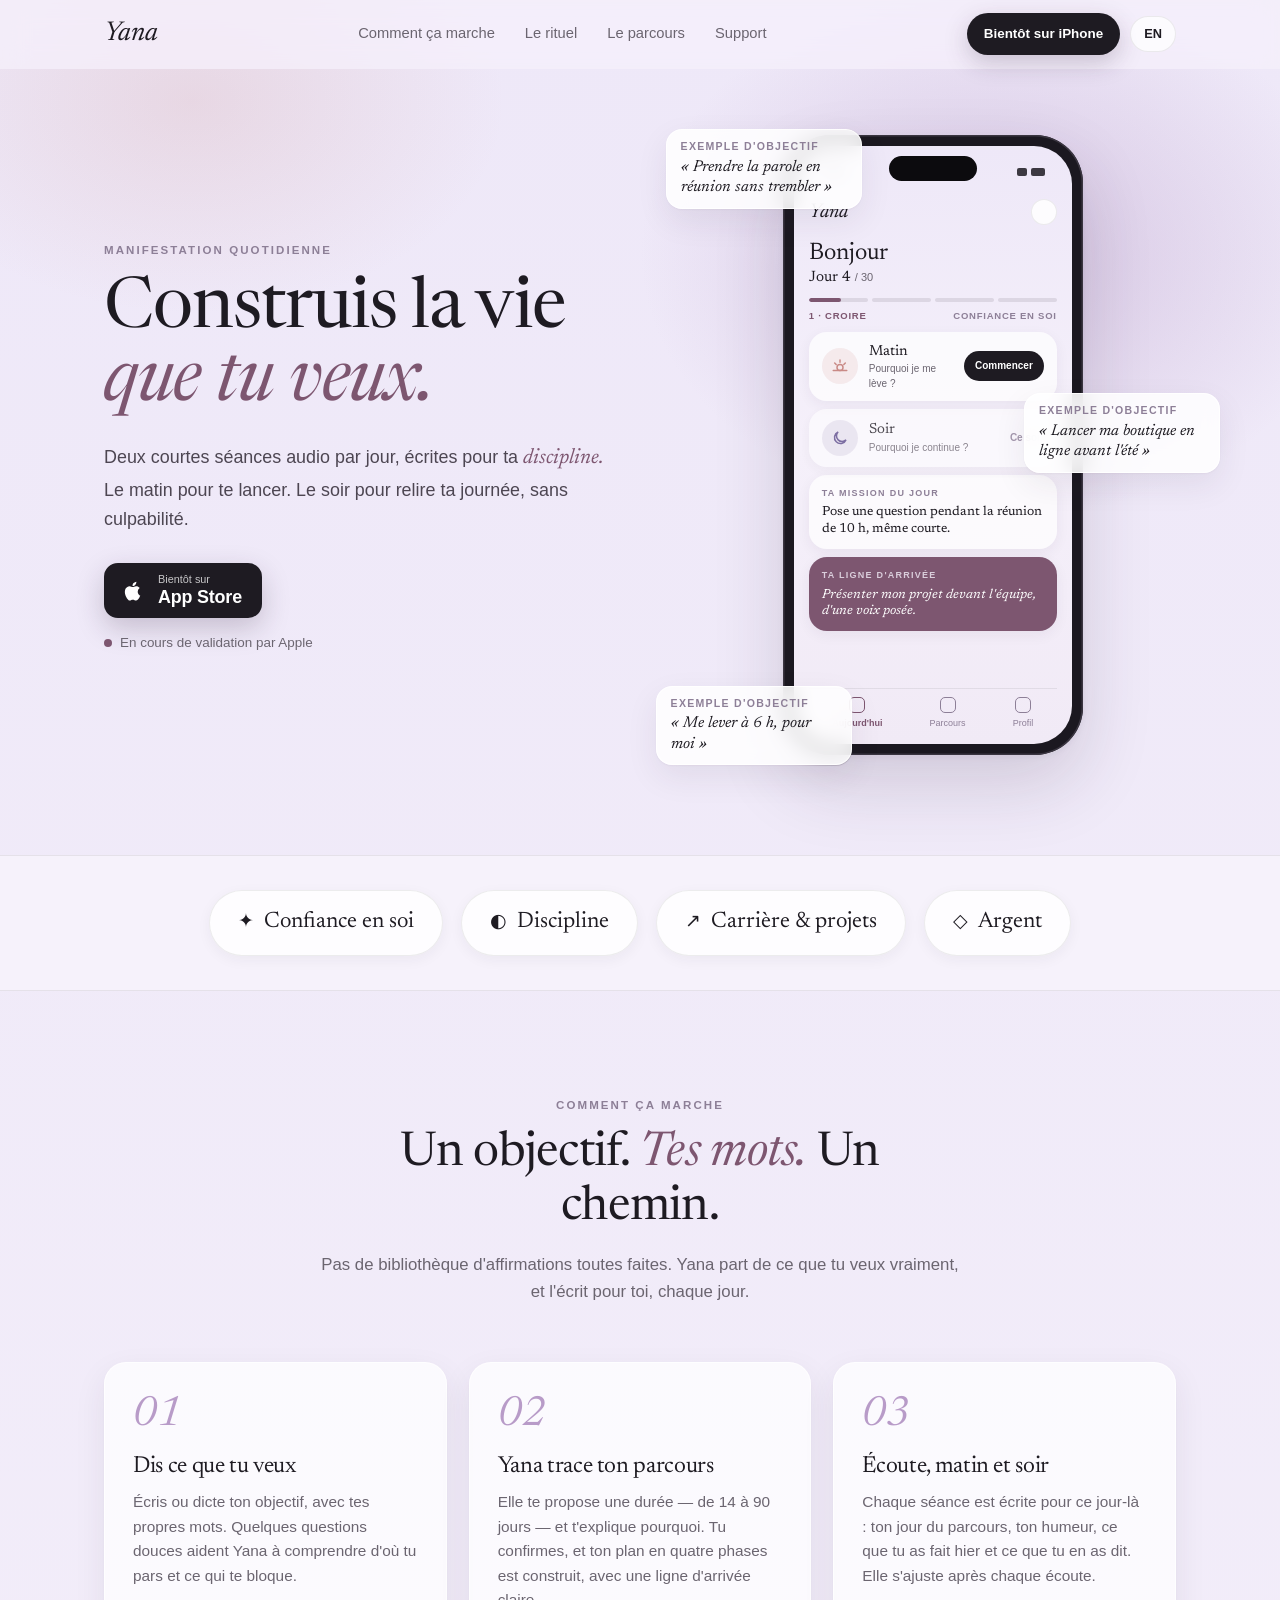
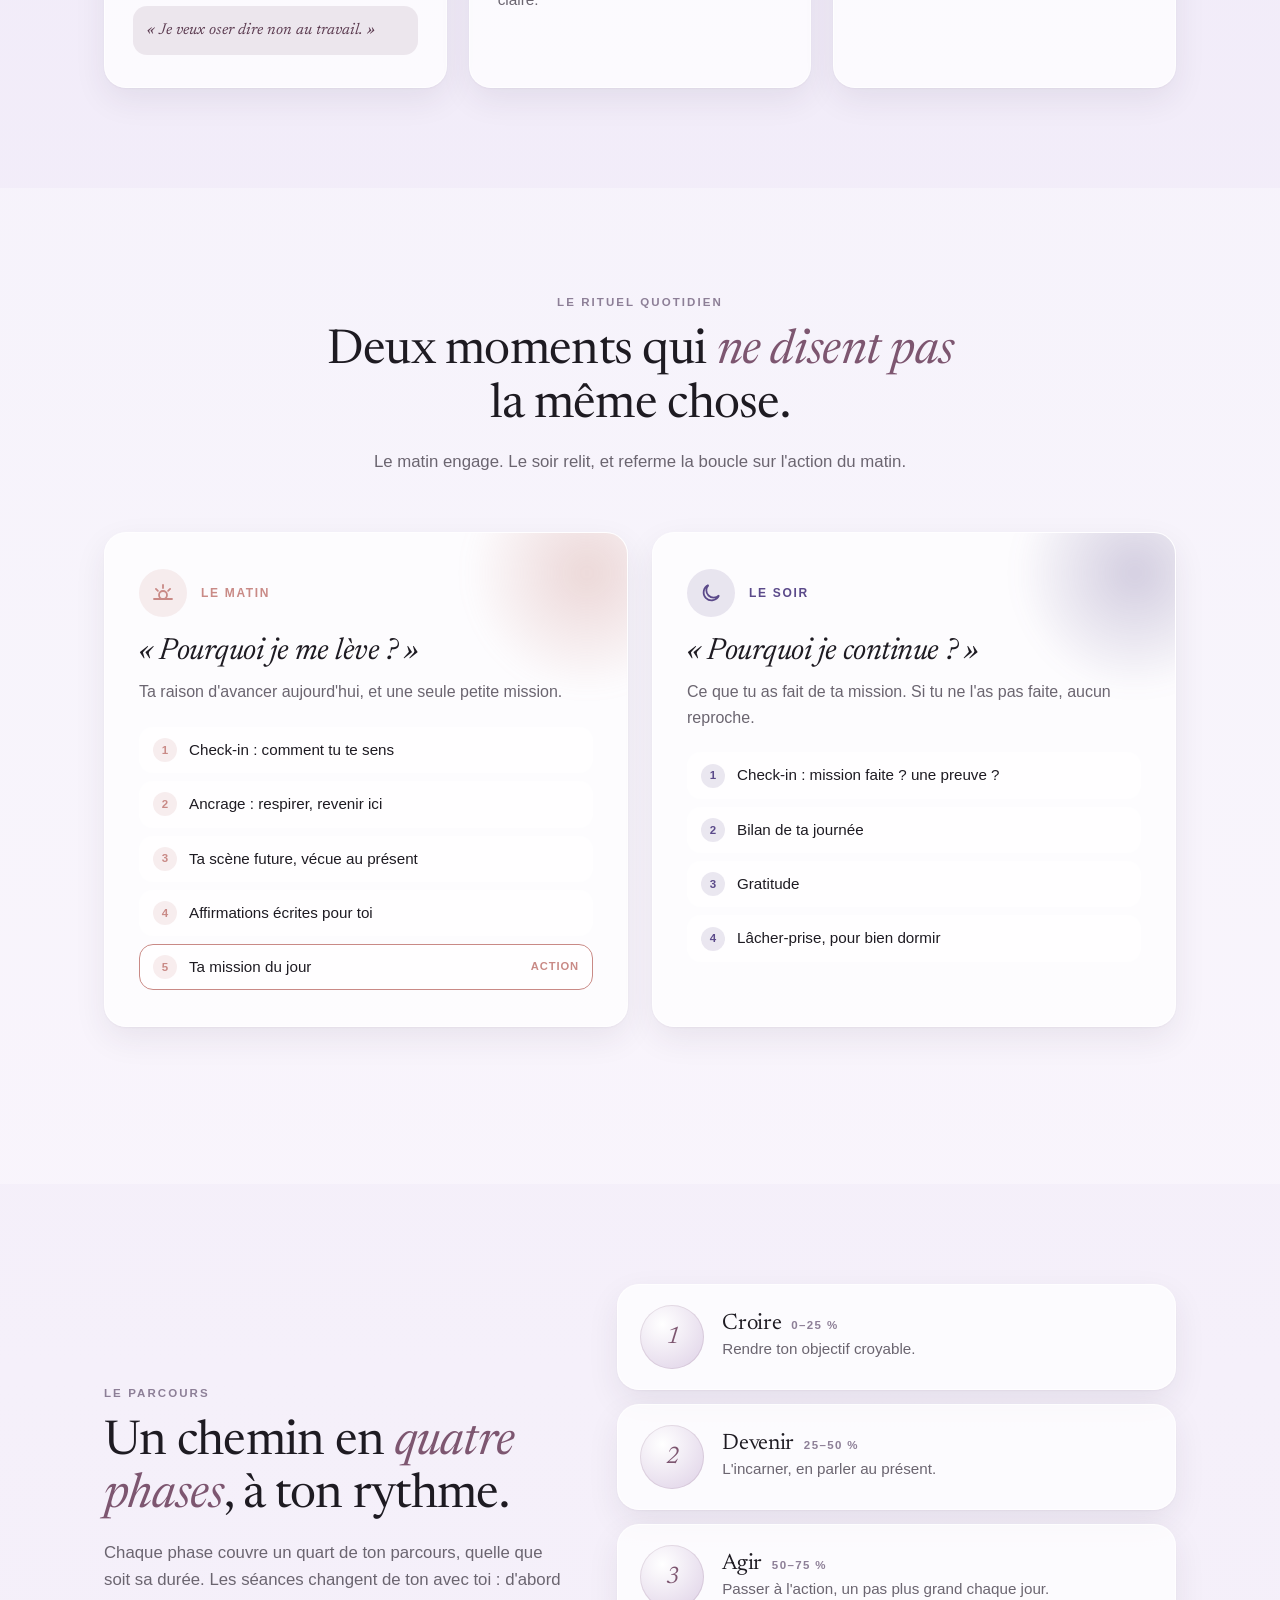
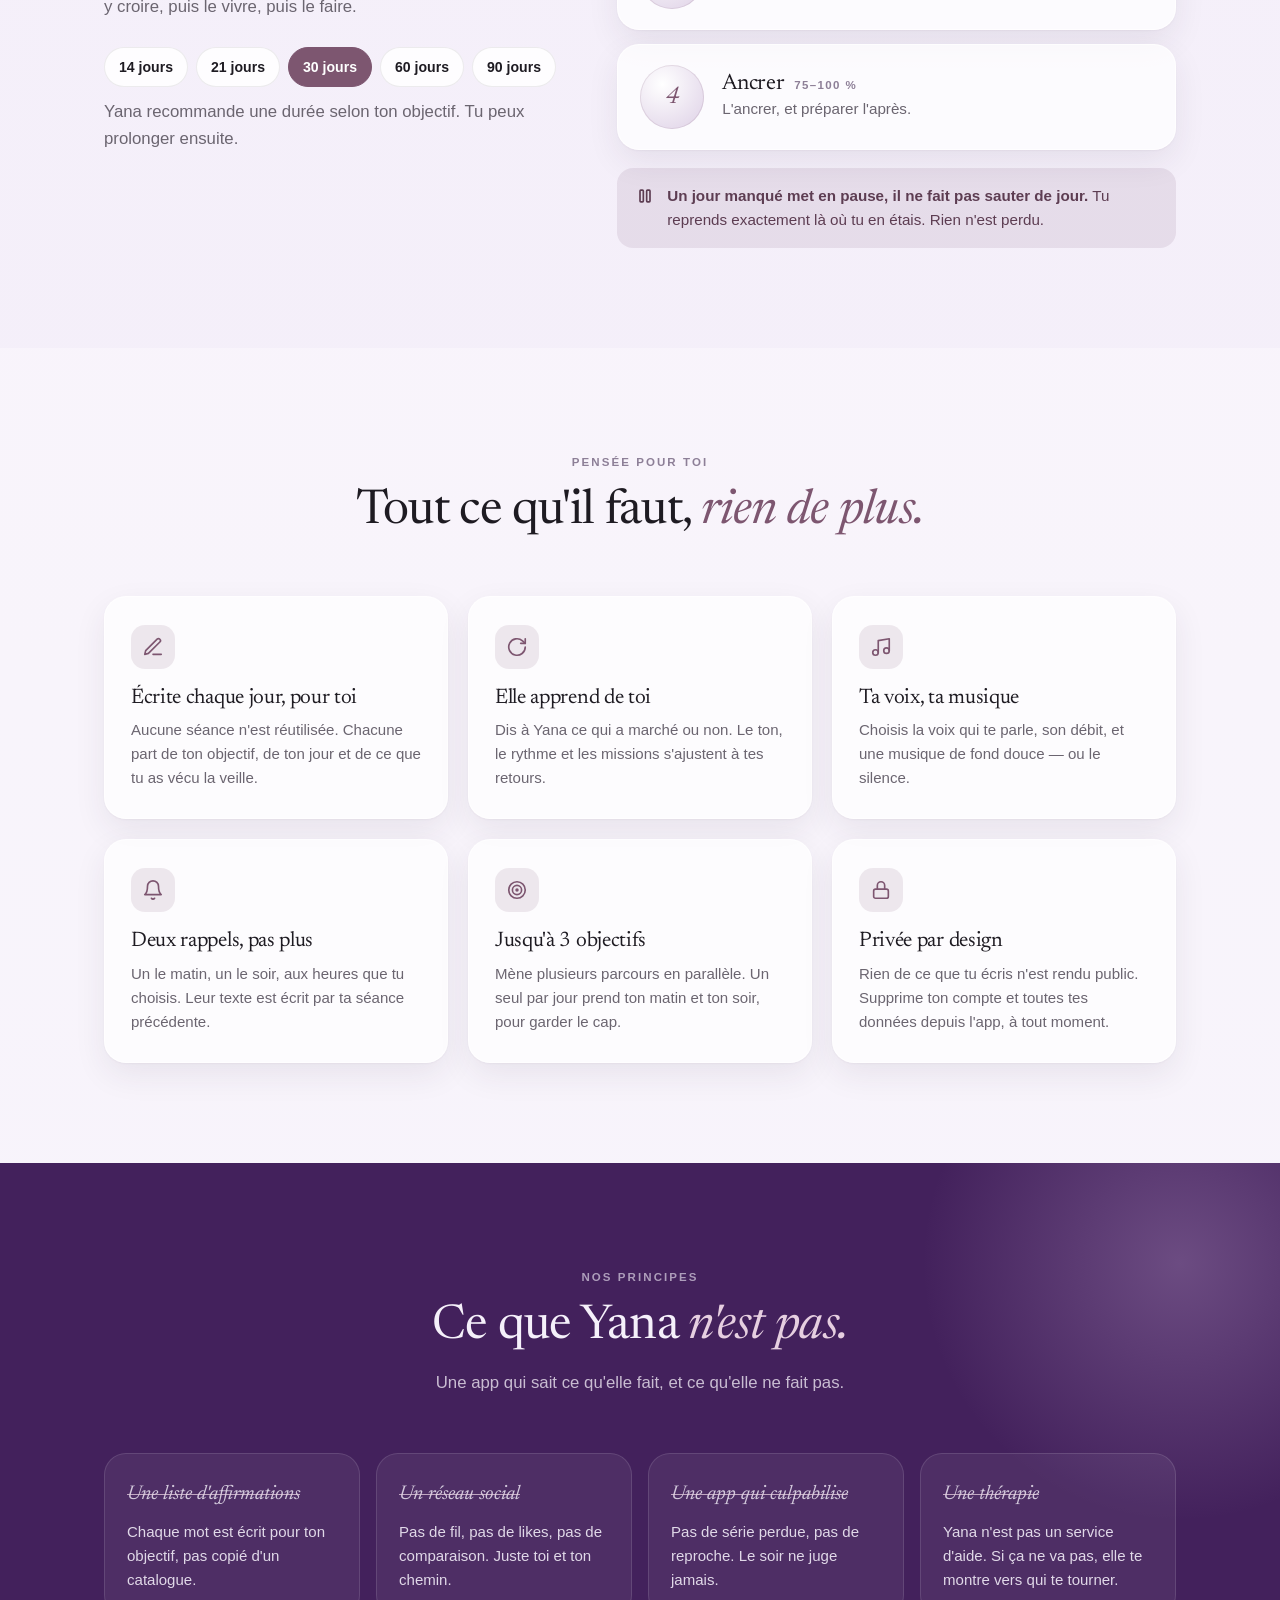
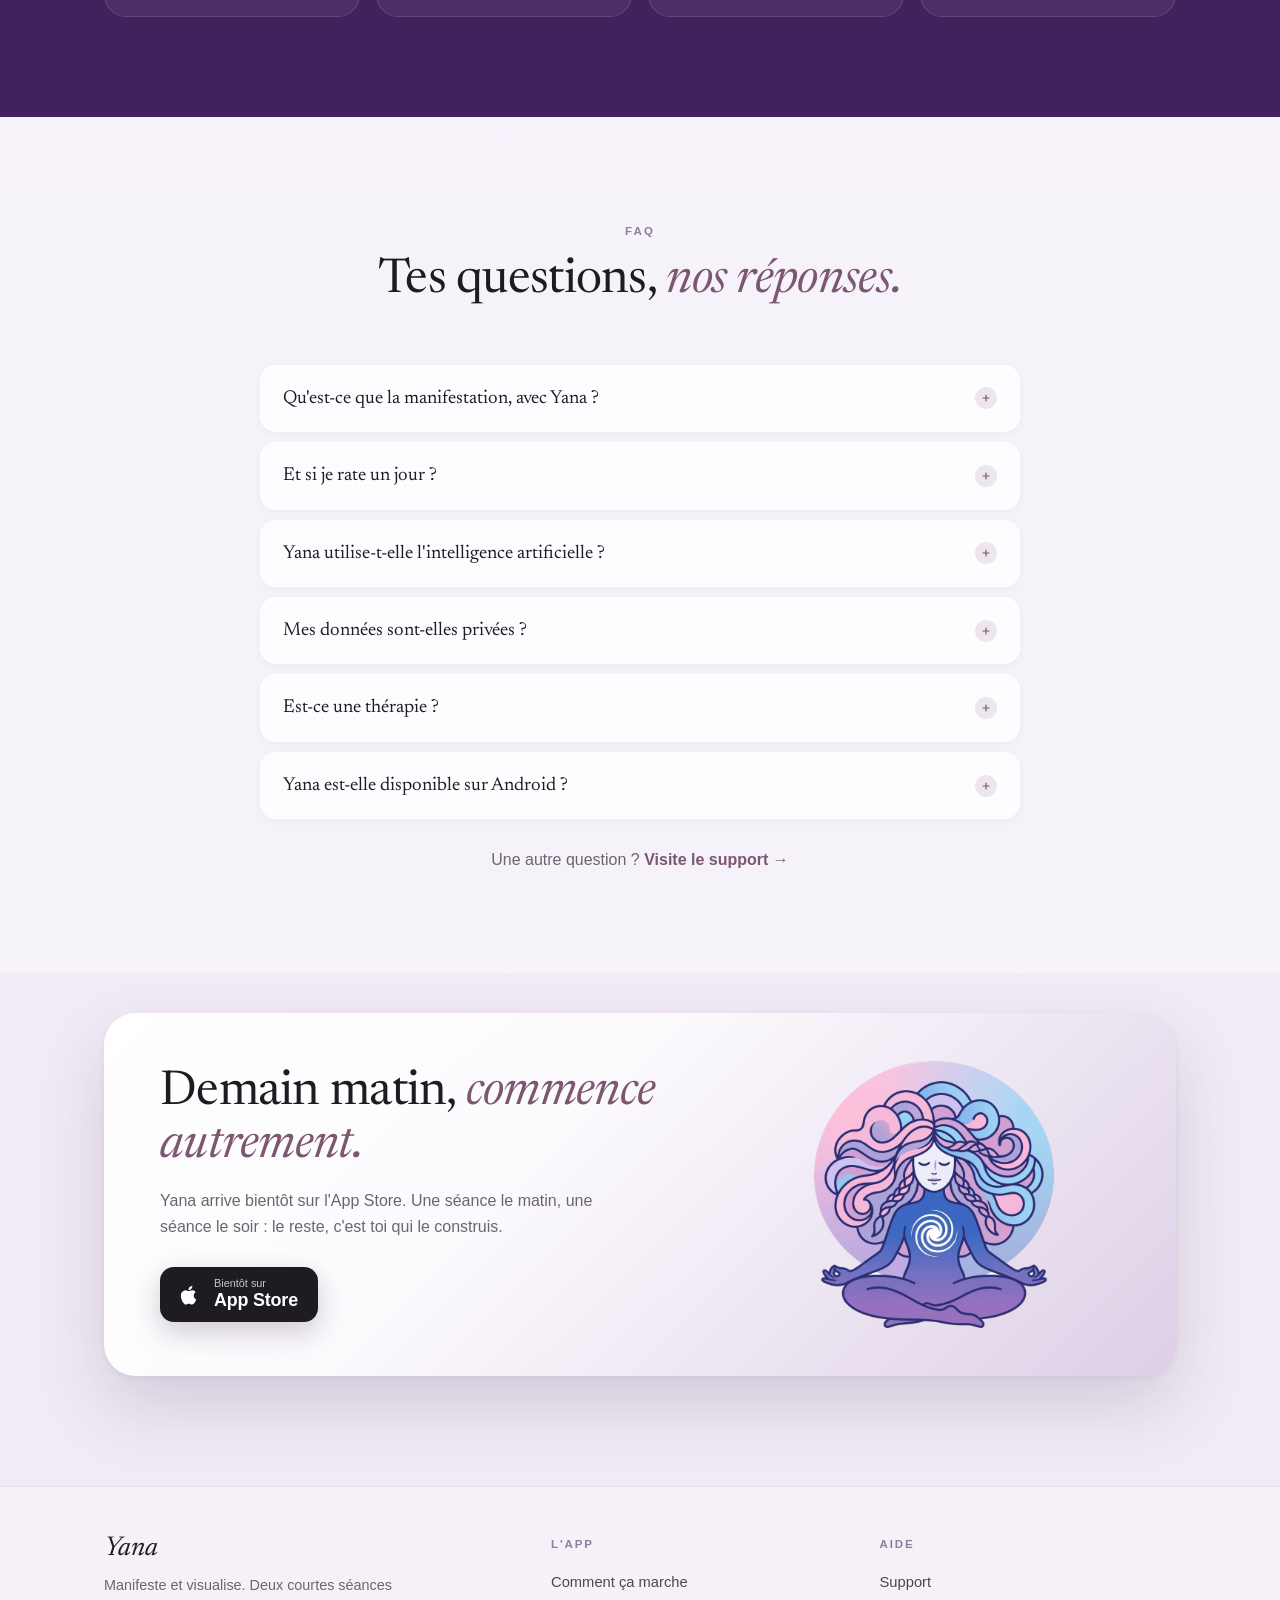
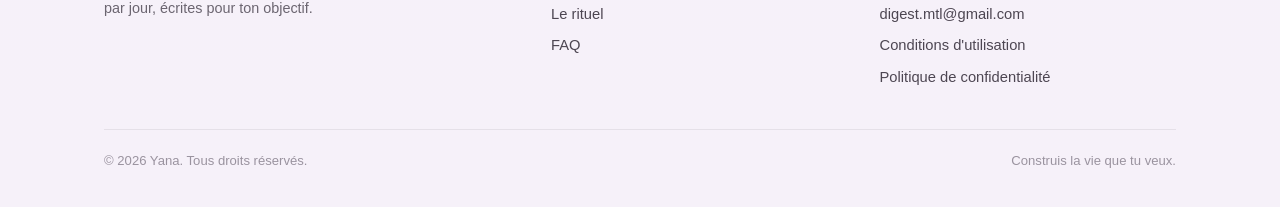
==== fr/index.html @ 0b8550e9 "SEO: French pages, canonical/hreflang, sitemap, structured data, share images - Pages are now genera" ====
<!DOCTYPE html>
<!-- Fichier généré par scripts/build.py depuis src/index.html : ne pas modifier ici. -->
<html lang="fr">
<head>
<meta charset="UTF-8">
<meta name="viewport" content="width=device-width, initial-scale=1.0">
<title>Yana — App de manifestation et d'affirmations au quotidien</title>
<meta name="description" content="Yana écrit deux courtes séances audio par jour pour ton objectif : visualisation, affirmations personnalisées et une petite mission. Confiance, discipline, carrière, argent.">
<meta name="theme-color" content="#EEE8F8">
<link rel="canonical" href="https://www.heyyana.com/fr">
<link rel="alternate" hreflang="en" href="https://www.heyyana.com/">
<link rel="alternate" hreflang="fr" href="https://www.heyyana.com/fr">
<link rel="alternate" hreflang="x-default" href="https://www.heyyana.com/">
<meta property="og:type" content="website">
<meta property="og:site_name" content="Yana">
<meta property="og:url" content="https://www.heyyana.com/fr">
<meta property="og:title" content="Yana — App de manifestation et d&#x27;affirmations au quotidien">
<meta property="og:description" content="Yana écrit deux courtes séances audio par jour pour ton objectif : visualisation, affirmations personnalisées et une petite mission. Confiance, discipline, carrière, argent.">
<meta property="og:image" content="https://www.heyyana.com/assets/og-fr.jpg">
<meta property="og:image:width" content="1200">
<meta property="og:image:height" content="630">
<meta property="og:locale" content="fr_FR">
<meta property="og:locale:alternate" content="en_US">
<meta name="twitter:card" content="summary_large_image">
<meta name="twitter:title" content="Yana — App de manifestation et d&#x27;affirmations au quotidien">
<meta name="twitter:description" content="Yana écrit deux courtes séances audio par jour pour ton objectif : visualisation, affirmations personnalisées et une petite mission. Confiance, discipline, carrière, argent.">
<meta name="twitter:image" content="https://www.heyyana.com/assets/og-fr.jpg">
<link rel="icon" type="image/png" href="/assets/favicon.png">
<link rel="apple-touch-icon" href="/assets/apple-touch-icon.png">
<link rel="preconnect" href="https://fonts.googleapis.com">
<link rel="preconnect" href="https://fonts.gstatic.com" crossorigin>
<link href="https://fonts.googleapis.com/css2?family=Newsreader:ital,opsz,wght@0,6..72,400;1,6..72,400&display=swap" rel="stylesheet">
<link rel="stylesheet" href="/styles.css">
</head>
<body class="has-mobile-cta">

<header class="site-header">
  <div class="container header-inner">
    <a href="#top" class="logo" aria-label="Yana">Yana</a>
    <nav class="nav" aria-label="Main">
      <a href="#how">Comment ça marche</a>
      <a href="#ritual">Le rituel</a>
      <a href="#journey">Le parcours</a>
      <a href="/fr/support">Support</a>
    </nav>
    <div class="header-actions">
      <a href="#download" class="btn btn-ink btn-sm">Bientôt sur iPhone</a>
      <a id="lang-toggle" class="lang-toggle" href="/" hreflang="en" lang="en">EN</a>
    </div>
  </div>
</header>

<main id="top">

  <!-- ============ HERO ============ -->
  <section class="hero">
    <div class="container hero-grid">
      <div class="hero-copy">
        <span class="eyebrow">Manifestation quotidienne</span>
        <h1>Construis la vie <em>que tu veux.</em></h1>
        <p class="hero-sub">
          <span>Deux courtes séances audio par jour, écrites pour ta</span>
          <span class="rotator" id="rotator"
                data-words-en="confidence.|discipline.|career.|money goals."
                data-words-fr="confiance.|discipline.|carrière.|relation à l'argent.">confidence.</span>
          <br>
          <span>Le matin pour te lancer. Le soir pour relire ta journée, sans culpabilité.</span>
        </p>

        <div class="hero-cta" id="download">
          <a class="store-badge js-store" aria-disabled="true" role="link">
            <svg viewBox="0 0 24 24" fill="currentColor" aria-hidden="true"><path d="M16.37 12.6c-.02-2.2 1.8-3.26 1.88-3.31-1.03-1.5-2.62-1.7-3.19-1.73-1.36-.14-2.65.8-3.34.8-.69 0-1.75-.78-2.88-.76-1.48.02-2.85.86-3.61 2.19-1.54 2.67-.39 6.63 1.11 8.8.73 1.06 1.6 2.25 2.75 2.2 1.1-.04 1.52-.71 2.85-.71 1.33 0 1.71.71 2.88.69 1.19-.02 1.94-1.08 2.67-2.14.84-1.23 1.19-2.42 1.21-2.48-.03-.01-2.32-.89-2.33-3.55zM14.2 6.13c.61-.74 1.02-1.76.91-2.78-.88.04-1.94.59-2.57 1.32-.56.65-1.06 1.69-.93 2.69.98.08 1.98-.5 2.59-1.23z"/></svg>
            <span>
              <span class="sb-small js-store-small">Bientôt sur</span>
              <span class="sb-big">App Store</span>
            </span>
          </a>
          <p class="cta-note js-store-note"><span class="dot-pulse"></span><span>En cours de validation par Apple</span></p>
        </div>

      </div>

      <div class="hero-visual" aria-hidden="true">
        <div class="goal-chip c1"><small>Exemple d'objectif</small><span>« Prendre la parole en réunion sans trembler »</span></div>
        <div class="goal-chip c2"><small>Exemple d'objectif</small><span>« Lancer ma boutique en ligne avant l'été »</span></div>
        <div class="goal-chip c3"><small>Exemple d'objectif</small><span>« Me lever à 6 h, pour moi »</span></div>

        <div class="phone">
          <div class="phone-screen">
            <div class="phone-island"></div>
            <div class="ps-status"><span>7:42</span><span class="icons"><i></i><i></i></span></div>
            <div class="ps-top"><span class="ps-logo">Yana</span><span class="ps-avatar"></span></div>
            <div>
              <div class="ps-hello">Bonjour</div>
              <div class="ps-day"><b>Jour 4</b><span>/ 30</span></div>
            </div>
            <div>
              <div class="ps-track"><span class="on"></span><span></span><span></span><span></span></div>
              <div class="ps-phase" style="margin-top:6px"><b>1 · Croire</b><span>Confiance en soi</span></div>
            </div>
            <div class="ps-card ps-session morning">
              <span class="sun"><svg viewBox="0 0 24 24" fill="none" stroke="currentColor" stroke-width="2" stroke-linecap="round"><circle cx="12" cy="14" r="4"/><path d="M12 4v3M4.9 7.9l2 2M19.1 7.9l-2 2M3 18h18"/></svg></span>
              <span class="txt"><b>Matin</b><small>Pourquoi je me lève ?</small></span>
              <span class="ps-go">Commencer</span>
            </div>
            <div class="ps-card ps-session evening">
              <span class="sun"><svg viewBox="0 0 24 24" fill="none" stroke="currentColor" stroke-width="2" stroke-linecap="round"><path d="M20 14.5A8 8 0 1 1 9.5 4a6.5 6.5 0 0 0 10.5 10.5z"/></svg></span>
              <span class="txt"><b>Soir</b><small>Pourquoi je continue ?</small></span>
              <span class="ps-lock">Ce soir</span>
            </div>
            <div class="ps-card ps-mission">
              <div class="lbl">Ta mission du jour</div>
              <p>Pose une question pendant la réunion de 10 h, même courte.</p>
            </div>
            <div class="ps-card ps-finish">
              <div class="lbl">Ta ligne d'arrivée</div>
              <p>Présenter mon projet devant l'équipe, d'une voix posée.</p>
            </div>
            <div class="ps-tabs"><span class="on"><i></i><span>Aujourd'hui</span></span><span><i></i><span>Parcours</span></span><span><i></i><span>Profil</span></span></div>
          </div>
        </div>
      </div>
    </div>
  </section>

  <!-- ============ DOMAINES ============ -->
  <div class="domains">
    <div class="container domains-inner">
      <span class="domain-pill"><span>✦</span><span>Confiance en soi</span></span>
      <span class="domain-pill"><span>◐</span><span>Discipline</span></span>
      <span class="domain-pill"><span>↗</span><span>Carrière & projets</span></span>
      <span class="domain-pill"><span>◇</span><span>Argent</span></span>
    </div>
  </div>

  <!-- ============ COMMENT ÇA MARCHE ============ -->
  <section id="how">
    <div class="container">
      <div class="section-head reveal">
        <span class="eyebrow">Comment ça marche</span>
        <h2>Un objectif. <em>Tes mots.</em> Un chemin.</h2>
        <p>Pas de bibliothèque d'affirmations toutes faites. Yana part de ce que tu veux vraiment, et l'écrit pour toi, chaque jour.</p>
      </div>
      <div class="steps">
        <article class="card step reveal">
          <div class="step-num">01</div>
          <h3>Dis ce que tu veux</h3>
          <p>Écris ou dicte ton objectif, avec tes propres mots. Quelques questions douces aident Yana à comprendre d'où tu pars et ce qui te bloque.</p>
          <div class="quote">« Je veux oser dire non au travail. »</div>
        </article>
        <article class="card step reveal">
          <div class="step-num">02</div>
          <h3>Yana trace ton parcours</h3>
          <p>Elle te propose une durée — de 14 à 90 jours — et t'explique pourquoi. Tu confirmes, et ton plan en quatre phases est construit, avec une ligne d'arrivée claire.</p>
        </article>
        <article class="card step reveal">
          <div class="step-num">03</div>
          <h3>Écoute, matin et soir</h3>
          <p>Chaque séance est écrite pour ce jour-là : ton jour du parcours, ton humeur, ce que tu as fait hier et ce que tu en as dit. Elle s'ajuste après chaque écoute.</p>
        </article>
      </div>
    </div>
  </section>

  <!-- ============ LE RITUEL ============ -->
  <section id="ritual" class="ritual">
    <div class="container">
      <div class="section-head reveal">
        <span class="eyebrow">Le rituel quotidien</span>
        <h2>Deux moments qui <em>ne disent pas</em> la même chose.</h2>
        <p>Le matin engage. Le soir relit, et referme la boucle sur l'action du matin.</p>
      </div>
      <div class="ritual-grid">
        <article class="card slot morning reveal">
          <div class="slot-top">
            <span class="slot-icon"><svg viewBox="0 0 24 24" fill="none" stroke="currentColor" stroke-width="1.8" stroke-linecap="round"><circle cx="12" cy="14" r="4"/><path d="M12 4v3M4.9 7.9l2 2M19.1 7.9l-2 2M3 18h18"/></svg></span>
            <span class="slot-when">Le matin</span>
          </div>
          <h3>« Pourquoi je me lève ? »</h3>
          <p>Ta raison d'avancer aujourd'hui, et une seule petite mission.</p>
          <ol class="flow">
            <li><b>1</b><span>Check-in : comment tu te sens</span></li>
            <li><b>2</b><span>Ancrage : respirer, revenir ici</span></li>
            <li><b>3</b><span>Ta scène future, vécue au présent</span></li>
            <li><b>4</b><span>Affirmations écrites pour toi</span></li>
            <li class="hl"><b>5</b><span>Ta mission du jour</span><span class="tag">Action</span></li>
          </ol>
        </article>
        <article class="card slot evening reveal">
          <div class="slot-top">
            <span class="slot-icon"><svg viewBox="0 0 24 24" fill="none" stroke="currentColor" stroke-width="1.8" stroke-linecap="round"><path d="M20 14.5A8 8 0 1 1 9.5 4a6.5 6.5 0 0 0 10.5 10.5z"/></svg></span>
            <span class="slot-when">Le soir</span>
          </div>
          <h3>« Pourquoi je continue ? »</h3>
          <p>Ce que tu as fait de ta mission. Si tu ne l'as pas faite, aucun reproche.</p>
          <ol class="flow">
            <li><b>1</b><span>Check-in : mission faite ? une preuve ?</span></li>
            <li><b>2</b><span>Bilan de ta journée</span></li>
            <li><b>3</b><span>Gratitude</span></li>
            <li><b>4</b><span>Lâcher-prise, pour bien dormir</span></li>
          </ol>
        </article>
      </div>
      <p class="ritual-note reveal">Assez simple pour devenir une habitude. <em>Assez personnel pour compter.</em></p>
    </div>
  </section>

  <!-- ============ LE PARCOURS ============ -->
  <section id="journey">
    <div class="container journey-wrap">
      <div class="section-head reveal">
        <span class="eyebrow">Le parcours</span>
        <h2>Un chemin en <em>quatre phases</em>, à ton rythme.</h2>
        <p>Chaque phase couvre un quart de ton parcours, quelle que soit sa durée. Les séances changent de ton avec toi : d'abord y croire, puis le vivre, puis le faire.</p>
        <div class="lengths">
          <span>14 jours</span><span>21 jours</span><span class="rec">30 jours</span><span>60 jours</span><span>90 jours</span>
        </div>
        <p class="lengths-note">Yana recommande une durée selon ton objectif. Tu peux prolonger ensuite.</p>
      </div>
      <div>
        <div class="phases">
          <div class="card phase reveal"><span class="phase-badge">1</span><div><h3><span>Croire</span><small>0–25 %</small></h3><p>Rendre ton objectif croyable.</p></div></div>
          <div class="card phase reveal"><span class="phase-badge">2</span><div><h3><span>Devenir</span><small>25–50 %</small></h3><p>L'incarner, en parler au présent.</p></div></div>
          <div class="card phase reveal"><span class="phase-badge">3</span><div><h3><span>Agir</span><small>50–75 %</small></h3><p>Passer à l'action, un pas plus grand chaque jour.</p></div></div>
          <div class="card phase reveal"><span class="phase-badge">4</span><div><h3><span>Ancrer</span><small>75–100 %</small></h3><p>L'ancrer, et préparer l'après.</p></div></div>
        </div>
        <div class="pause-note reveal">
          <svg viewBox="0 0 24 24" fill="none" stroke="currentColor" stroke-width="2" stroke-linecap="round"><rect x="6" y="5" width="4" height="14" rx="1"/><rect x="14" y="5" width="4" height="14" rx="1"/></svg>
          <span><strong>Un jour manqué met en pause, il ne fait pas sauter de jour.</strong> Tu reprends exactement là où tu en étais. Rien n'est perdu.</span>
        </div>
      </div>
    </div>
  </section>

  <!-- ============ FONCTIONNALITÉS ============ -->
  <section id="features" class="ritual">
    <div class="container">
      <div class="section-head reveal">
        <span class="eyebrow">Pensée pour toi</span>
        <h2>Tout ce qu'il faut, <em>rien de plus.</em></h2>
      </div>
      <div class="features-grid">
        <article class="card feature reveal">
          <div class="feature-icon"><svg viewBox="0 0 24 24" fill="none" stroke="currentColor" stroke-width="1.8" stroke-linecap="round" stroke-linejoin="round"><path d="M12 20h9"/><path d="M16.5 3.5a2.1 2.1 0 0 1 3 3L7 19l-4 1 1-4z"/></svg></div>
          <h3>Écrite chaque jour, pour toi</h3>
          <p>Aucune séance n'est réutilisée. Chacune part de ton objectif, de ton jour et de ce que tu as vécu la veille.</p>
        </article>
        <article class="card feature reveal">
          <div class="feature-icon"><svg viewBox="0 0 24 24" fill="none" stroke="currentColor" stroke-width="1.8" stroke-linecap="round" stroke-linejoin="round"><path d="M21 12a9 9 0 1 1-3-6.7L21 8"/><path d="M21 3v5h-5"/></svg></div>
          <h3>Elle apprend de toi</h3>
          <p>Dis à Yana ce qui a marché ou non. Le ton, le rythme et les missions s'ajustent à tes retours.</p>
        </article>
        <article class="card feature reveal">
          <div class="feature-icon"><svg viewBox="0 0 24 24" fill="none" stroke="currentColor" stroke-width="1.8" stroke-linecap="round" stroke-linejoin="round"><path d="M9 18V5l12-2v13"/><circle cx="6" cy="18" r="3"/><circle cx="18" cy="16" r="3"/></svg></div>
          <h3>Ta voix, ta musique</h3>
          <p>Choisis la voix qui te parle, son débit, et une musique de fond douce — ou le silence.</p>
        </article>
        <article class="card feature reveal">
          <div class="feature-icon"><svg viewBox="0 0 24 24" fill="none" stroke="currentColor" stroke-width="1.8" stroke-linecap="round" stroke-linejoin="round"><path d="M18 8a6 6 0 0 0-12 0c0 7-3 9-3 9h18s-3-2-3-9"/><path d="M13.7 21a2 2 0 0 1-3.4 0"/></svg></div>
          <h3>Deux rappels, pas plus</h3>
          <p>Un le matin, un le soir, aux heures que tu choisis. Leur texte est écrit par ta séance précédente.</p>
        </article>
        <article class="card feature reveal">
          <div class="feature-icon"><svg viewBox="0 0 24 24" fill="none" stroke="currentColor" stroke-width="1.8" stroke-linecap="round" stroke-linejoin="round"><circle cx="12" cy="12" r="9"/><circle cx="12" cy="12" r="5"/><circle cx="12" cy="12" r="1"/></svg></div>
          <h3>Jusqu'à 3 objectifs</h3>
          <p>Mène plusieurs parcours en parallèle. Un seul par jour prend ton matin et ton soir, pour garder le cap.</p>
        </article>
        <article class="card feature reveal">
          <div class="feature-icon"><svg viewBox="0 0 24 24" fill="none" stroke="currentColor" stroke-width="1.8" stroke-linecap="round" stroke-linejoin="round"><rect x="4" y="11" width="16" height="10" rx="2"/><path d="M8 11V7a4 4 0 0 1 8 0v4"/></svg></div>
          <h3>Privée par design</h3>
          <p>Rien de ce que tu écris n'est rendu public. Supprime ton compte et toutes tes données depuis l'app, à tout moment.</p>
        </article>
      </div>
    </div>
  </section>

  <!-- ============ CE QUE YANA N'EST PAS ============ -->
  <section class="principles">
    <div class="container">
      <div class="section-head reveal">
        <span class="eyebrow">Nos principes</span>
        <h2>Ce que Yana <em>n'est pas.</em></h2>
        <p>Une app qui sait ce qu'elle fait, et ce qu'elle ne fait pas.</p>
      </div>
      <div class="not-grid">
        <div class="not-item reveal"><div class="x">Une liste d'affirmations</div><p>Chaque mot est écrit pour ton objectif, pas copié d'un catalogue.</p></div>
        <div class="not-item reveal"><div class="x">Un réseau social</div><p>Pas de fil, pas de likes, pas de comparaison. Juste toi et ton chemin.</p></div>
        <div class="not-item reveal"><div class="x">Une app qui culpabilise</div><p>Pas de série perdue, pas de reproche. Le soir ne juge jamais.</p></div>
        <div class="not-item reveal"><div class="x">Une thérapie</div><p>Yana n'est pas un service d'aide. Si ça ne va pas, elle te montre vers qui te tourner.</p></div>
      </div>
    </div>
  </section>


  <!-- ============ FAQ ============ -->
  <section id="faq" class="ritual">
    <div class="container">
      <div class="section-head reveal">
        <span class="eyebrow">FAQ</span>
        <h2>Tes questions, <em>nos réponses.</em></h2>
      </div>
      <div class="faq-list">
        <details class="faq-item reveal">
          <summary>Qu'est-ce que la manifestation, avec Yana ?</summary>
          <div class="answer"><p>Se représenter clairement la vie qu'on veut, y croire, puis agir chaque jour dans sa direction. Yana combine visualisation, affirmations écrites pour toi et une petite mission concrète chaque matin. La visualisation seule ne suffit pas : c'est l'action quotidienne qui compte.</p></div>
        </details>
        <details class="faq-item reveal">
          <summary>Et si je rate un jour ?</summary>
          <div class="answer"><p>Ton parcours se met simplement en pause. Il ne saute pas de jour : tu reprends là où tu en étais, sans reproche.</p></div>
        </details>
        <details class="faq-item reveal">
          <summary>Yana utilise-t-elle l'intelligence artificielle ?</summary>
          <div class="answer"><p>Oui. Tes séances sont écrites et lues par des modèles d'IA, à partir de ton objectif et de tes retours. L'app te demande ton accord avant d'envoyer quoi que ce soit, et t'explique ce qui est partagé et avec qui.</p></div>
        </details>
        <details class="faq-item reveal">
          <summary>Mes données sont-elles privées ?</summary>
          <div class="answer"><p>Rien de ce que tu écris n'est jamais rendu public ni vendu. Tu peux supprimer ton compte et toutes tes données depuis <span class="kbd">Profil → Supprimer mon compte</span>. Détails dans la <a href="https://stephanenkengue.github.io/Yana-legal/privacy.html">politique de confidentialité</a>.</p></div>
        </details>
        <details class="faq-item reveal">
          <summary>Est-ce une thérapie ?</summary>
          <div class="answer"><p>Non. Yana est un outil de développement personnel, pas un service médical ni psychologique. Si tu traverses un moment difficile, parle à un professionnel de santé.</p></div>
        </details>
        <details class="faq-item reveal">
          <summary>Yana est-elle disponible sur Android ?</summary>
          <div class="answer"><p>Pas encore. Yana arrive d'abord sur iPhone (iOS 17 ou plus récent).</p></div>
        </details>
      </div>
      <p class="faq-more">Une autre question ? <a href="/fr/support">Visite le support →</a></p>
    </div>
  </section>

  <!-- ============ CTA FINAL ============ -->
  <section class="final-cta">
    <div class="container">
      <div class="final-card reveal">
        <div>
          <h2>Demain matin, <em>commence autrement.</em></h2>
          <p>Yana arrive bientôt sur l'App Store. Une séance le matin, une séance le soir : le reste, c'est toi qui le construis.</p>
          <a class="store-badge js-store" aria-disabled="true" role="link">
            <svg viewBox="0 0 24 24" fill="currentColor" aria-hidden="true"><path d="M16.37 12.6c-.02-2.2 1.8-3.26 1.88-3.31-1.03-1.5-2.62-1.7-3.19-1.73-1.36-.14-2.65.8-3.34.8-.69 0-1.75-.78-2.88-.76-1.48.02-2.85.86-3.61 2.19-1.54 2.67-.39 6.63 1.11 8.8.73 1.06 1.6 2.25 2.75 2.2 1.1-.04 1.52-.71 2.85-.71 1.33 0 1.71.71 2.88.69 1.19-.02 1.94-1.08 2.67-2.14.84-1.23 1.19-2.42 1.21-2.48-.03-.01-2.32-.89-2.33-3.55zM14.2 6.13c.61-.74 1.02-1.76.91-2.78-.88.04-1.94.59-2.57 1.32-.56.65-1.06 1.69-.93 2.69.98.08 1.98-.5 2.59-1.23z"/></svg>
            <span>
              <span class="sb-small js-store-small">Bientôt sur</span>
              <span class="sb-big">App Store</span>
            </span>
          </a>
        </div>
        <picture><source srcset="/assets/figure.avif" type="image/avif"><img src="/assets/figure.png" alt="" loading="lazy" width="648" height="720"></picture>
      </div>
    </div>
  </section>

</main>

<div class="mobile-cta" id="mobile-cta" aria-hidden="true">
  <img src="/assets/icon.png" alt="">
  <span class="txt"><b>Yana</b><small class="js-store-note-short">Bientôt sur l'App Store</small></span>
  <a class="btn btn-ink btn-sm js-store-btn" href="#download">En savoir plus</a>
</div>

<footer class="site-footer">
  <div class="container">
    <div class="footer-grid">
      <div class="footer-brand">
        <a href="#top" class="logo">Yana</a>
        <p>Manifeste et visualise. Deux courtes séances par jour, écrites pour ton objectif.</p>
      </div>
      <div class="footer-col">
        <h4>L'app</h4>
        <a href="#how">Comment ça marche</a>
        <a href="#ritual">Le rituel</a>
        <a href="#faq">FAQ</a>
      </div>
      <div class="footer-col">
        <h4>Aide</h4>
        <a href="/fr/support">Support</a>
        <a href="mailto:digest.mtl@gmail.com">digest.mtl@gmail.com</a>
        <a href="https://stephanenkengue.github.io/Yana-legal/terms.html">Conditions d'utilisation</a>
        <a href="https://stephanenkengue.github.io/Yana-legal/privacy.html">Politique de confidentialité</a>
      </div>
    </div>
    <div class="footer-bottom">
      <span>&copy; 2026 Yana. <span>Tous droits réservés.</span></span>
      <span>Construis la vie que tu veux.</span>
    </div>
  </div>
</footer>

<script type="application/ld+json">
{
 "@context": "https://schema.org",
 "@graph": [
  {
   "@type": "WebSite",
   "@id": "https://www.heyyana.com/#website",
   "name": "Yana",
   "url": "https://www.heyyana.com/",
   "inLanguage": [
    "en",
    "fr"
   ]
  },
  {
   "@type": "MobileApplication",
   "@id": "https://www.heyyana.com/#app",
   "name": "Yana",
   "operatingSystem": "iOS 17.0+",
   "applicationCategory": "LifestyleApplication",
   "description": "Yana est une app de manifestation quotidienne pour iPhone. Deux courtes séances audio par jour, écrites pour ton objectif : visualisation, affirmations personnalisées et une petite mission.",
   "inLanguage": [
    "en",
    "fr"
   ],
   "image": "https://www.heyyana.com/assets/icon.png",
   "url": "https://www.heyyana.com/fr"
  },
  {
   "@type": "FAQPage",
   "@id": "https://www.heyyana.com/fr#faq",
   "inLanguage": "fr",
   "mainEntity": [
    {
     "@type": "Question",
     "name": "Qu'est-ce que la manifestation, avec Yana ?",
     "acceptedAnswer": {
      "@type": "Answer",
      "text": "Se représenter clairement la vie qu'on veut, y croire, puis agir chaque jour dans sa direction. Yana combine visualisation, affirmations écrites pour toi et une petite mission concrète chaque matin. La visualisation seule ne suffit pas : c'est l'action quotidienne qui compte."
     }
    },
    {
     "@type": "Question",
     "name": "Et si je rate un jour ?",
     "acceptedAnswer": {
      "@type": "Answer",
      "text": "Ton parcours se met simplement en pause. Il ne saute pas de jour : tu reprends là où tu en étais, sans reproche."
     }
    },
    {
     "@type": "Question",
     "name": "Yana utilise-t-elle l'intelligence artificielle ?",
     "acceptedAnswer": {
      "@type": "Answer",
      "text": "Oui. Tes séances sont écrites et lues par des modèles d'IA, à partir de ton objectif et de tes retours. L'app te demande ton accord avant d'envoyer quoi que ce soit, et t'explique ce qui est partagé et avec qui."
     }
    },
    {
     "@type": "Question",
     "name": "Mes données sont-elles privées ?",
     "acceptedAnswer": {
      "@type": "Answer",
      "text": "Rien de ce que tu écris n'est jamais rendu public ni vendu. Tu peux supprimer ton compte et toutes tes données depuis Profil → Supprimer mon compte . Détails dans la politique de confidentialité ."
     }
    },
    {
     "@type": "Question",
     "name": "Est-ce une thérapie ?",
     "acceptedAnswer": {
      "@type": "Answer",
      "text": "Non. Yana est un outil de développement personnel, pas un service médical ni psychologique. Si tu traverses un moment difficile, parle à un professionnel de santé."
     }
    },
    {
     "@type": "Question",
     "name": "Yana est-elle disponible sur Android ?",
     "acceptedAnswer": {
      "@type": "Answer",
      "text": "Pas encore. Yana arrive d'abord sur iPhone (iOS 17 ou plus récent)."
     }
    }
   ]
  }
 ]
}
</script>
<script src="/script.js"></script>
</body>
</html>
---- styles.css ----
/* Yana — tokens repris de Theme.swift (app iOS) */
:root {
  --bg-top: #EEE8F8;
  --bg-mid: #F5F0FA;
  --bg-bottom: #F1EAF6;

  --accent: #7D5670;
  --accent-soft: rgba(125, 86, 112, 0.12);
  --brand: #43215C;

  --text: #1E1B22;
  --text-2: #6B6570;
  --text-3: #4D4652;
  --text-muted: #8D7F97;
  --text-fine: #9A939F;

  --surface: rgba(255, 255, 255, 0.72);
  --surface-strong: rgba(255, 255, 255, 0.86);
  --surface-soft: rgba(255, 255, 255, 0.62);
  --border: rgba(30, 27, 34, 0.08);
  --track: rgba(30, 27, 34, 0.10);
  --ink: #1E1B22;

  --dawn: #C98A86;
  --dawn-soft: rgba(201, 138, 134, 0.14);
  --dusk: #5B4A8A;
  --dusk-soft: rgba(91, 74, 138, 0.13);
  --pearl: #B89BC8;
  --rationale: #5D3D52;
  --shadow-ink: 48, 32, 60;

  --serif: "Newsreader", "Iowan Old Style", Georgia, serif;
  --sans: -apple-system, BlinkMacSystemFont, "SF Pro Text", "Segoe UI", Roboto, Helvetica, Arial, sans-serif;

  --radius: 22px;
  --radius-sm: 16px;
  --shadow: 0 1px 2px rgba(var(--shadow-ink), 0.04), 0 12px 32px rgba(var(--shadow-ink), 0.08);
  --shadow-lg: 0 2px 6px rgba(var(--shadow-ink), 0.05), 0 30px 70px rgba(var(--shadow-ink), 0.16);
}

* { box-sizing: border-box; margin: 0; padding: 0; }

html { scroll-behavior: smooth; scroll-padding-top: 84px; }

body {
  font-family: var(--sans);
  color: var(--text);
  line-height: 1.6;
  background: linear-gradient(180deg, var(--bg-top) 0%, var(--bg-mid) 45%, var(--bg-bottom) 100%);
  background-color: var(--bg-mid);
  min-height: 100vh;
  -webkit-font-smoothing: antialiased;
  overflow-x: hidden;
}

img { max-width: 100%; height: auto; display: block; }
a { color: inherit; text-decoration: none; }
button { font: inherit; }

.container { max-width: 1120px; margin: 0 auto; padding: 0 24px; }

.serif { font-family: var(--serif); font-weight: 400; }
em, .italic { font-family: var(--serif); font-style: italic; font-weight: 400; }

.eyebrow {
  display: inline-block;
  font-size: 0.72rem;
  font-weight: 600;
  letter-spacing: 0.18em;
  text-transform: uppercase;
  color: var(--text-muted);
  margin-bottom: 14px;
}

h1, h2, h3 { font-family: var(--serif); font-weight: 400; letter-spacing: -0.015em; line-height: 1.12; }

/* ---------- Header ---------- */
.site-header {
  position: sticky;
  top: 0;
  z-index: 50;
  background: rgba(245, 240, 250, 0.78);
  backdrop-filter: saturate(1.4) blur(14px);
  -webkit-backdrop-filter: saturate(1.4) blur(14px);
  border-bottom: 1px solid transparent;
  transition: border-color 0.3s;
}
.site-header.scrolled { border-bottom-color: var(--border); }

.header-inner {
  display: flex;
  align-items: center;
  justify-content: space-between;
  gap: 20px;
  height: 68px;
}

.logo {
  display: flex;
  align-items: center;
  gap: 10px;
  font-family: var(--serif);
  font-style: italic;
  font-size: 1.7rem;
  line-height: 1;
  color: var(--text);
}
.logo img { width: 34px; height: 34px; border-radius: 9px; box-shadow: 0 2px 8px rgba(var(--shadow-ink), 0.12); }

.nav { display: flex; gap: 30px; }
.nav a { font-size: 0.92rem; color: var(--text-2); transition: color 0.2s; }
.nav a:hover, .nav a[aria-current="page"] { color: var(--text); }

.header-actions { display: flex; align-items: center; gap: 10px; }

.lang-toggle {
  display: inline-block;
  background: var(--surface);
  border: 1px solid var(--border);
  color: var(--text);
  padding: 7px 13px;
  border-radius: 999px;
  font-size: 0.8rem;
  font-weight: 600;
  cursor: pointer;
  transition: background 0.2s;
}
.lang-toggle:hover { background: var(--surface-strong); }

/* ---------- Buttons ---------- */
.btn {
  display: inline-flex;
  align-items: center;
  justify-content: center;
  gap: 10px;
  border-radius: 999px;
  font-weight: 600;
  font-size: 0.95rem;
  padding: 14px 26px;
  border: 1px solid transparent;
  cursor: pointer;
  transition: transform 0.2s, box-shadow 0.2s, background 0.2s;
}
.btn:hover { transform: translateY(-1px); }
.btn-ink { background: var(--ink); color: #fff; box-shadow: 0 8px 24px rgba(var(--shadow-ink), 0.22); }
.btn-accent { background: var(--accent); color: #fff; box-shadow: 0 8px 24px rgba(125, 86, 112, 0.3); }
.btn-ghost { background: var(--surface); border-color: var(--border); color: var(--text); }
.btn-sm { padding: 9px 16px; font-size: 0.84rem; }

/* App Store badge (désactivé tant que l'URL n'est pas posée dans script.js) */
.store-badge {
  display: inline-flex;
  align-items: center;
  gap: 12px;
  background: var(--ink);
  color: #fff;
  border-radius: 14px;
  padding: 10px 20px 10px 16px;
  box-shadow: 0 10px 28px rgba(var(--shadow-ink), 0.22);
  transition: transform 0.2s;
}
.store-badge svg { width: 26px; height: 26px; flex: none; }
.store-badge .sb-small { display: block; font-size: 0.68rem; opacity: 0.75; line-height: 1.2; }
.store-badge .sb-big { display: block; font-size: 1.12rem; font-weight: 600; line-height: 1.2; letter-spacing: -0.01em; }
a.store-badge:hover { transform: translateY(-1px); }
.store-badge[aria-disabled="true"] { cursor: default; }

.cta-note {
  display: flex;
  align-items: center;
  gap: 8px;
  margin-top: 14px;
  font-size: 0.84rem;
  color: var(--text-2);
}
.dot-pulse {
  width: 8px; height: 8px; border-radius: 50%;
  background: var(--accent);
  box-shadow: 0 0 0 0 rgba(125, 86, 112, 0.5);
  animation: pulse 2.4s infinite;
}
@keyframes pulse {
  0% { box-shadow: 0 0 0 0 rgba(125, 86, 112, 0.45); }
  70% { box-shadow: 0 0 0 10px rgba(125, 86, 112, 0); }
  100% { box-shadow: 0 0 0 0 rgba(125, 86, 112, 0); }
}

/* ---------- Hero ---------- */
.hero { position: relative; padding: 56px 0 90px; }

.hero::before {
  content: "";
  position: absolute;
  inset: -120px 0 auto 0;
  height: 760px;
  background:
    radial-gradient(40% 50% at 78% 40%, rgba(184, 155, 200, 0.45), transparent 70%),
    radial-gradient(35% 40% at 15% 20%, rgba(201, 138, 134, 0.18), transparent 70%);
  pointer-events: none;
  z-index: -1;
}

.hero-grid {
  display: grid;
  grid-template-columns: 1.05fr 0.95fr;
  align-items: center;
  gap: 48px;
}

.hero h1 {
  font-size: clamp(2.6rem, 6vw, 4.4rem);
  line-height: 1.04;
  margin-bottom: 22px;
}
.hero h1 em { color: var(--accent); }

.hero-sub {
  font-size: 1.12rem;
  color: var(--text-3);
  max-width: 520px;
  margin-bottom: 30px;
}

.rotator {
  display: inline-block;
  position: relative;
  color: var(--accent);
  font-family: var(--serif);
  font-style: italic;
  font-size: 1.18em;
  white-space: nowrap;
  transition: opacity 0.35s, transform 0.35s;
}
.rotator.out { opacity: 0; transform: translateY(6px); }


/* Visuel : bulles + téléphone */
.hero-visual {
  position: relative;
  display: flex;
  justify-content: center;
  align-items: center;
  min-height: 640px;
}


.goal-chip {
  position: absolute;
  z-index: 3;
  background: var(--surface-strong);
  backdrop-filter: blur(10px);
  -webkit-backdrop-filter: blur(10px);
  border: 1px solid rgba(255, 255, 255, 0.9);
  border-radius: 16px;
  padding: 10px 14px;
  box-shadow: var(--shadow);
  max-width: 196px;
  font-family: var(--serif);
  font-style: italic;
  font-size: 0.98rem;
  line-height: 1.3;
  color: var(--text);
  animation: drift 7s ease-in-out infinite;
}
.goal-chip small {
  display: block;
  font-family: var(--sans);
  font-style: normal;
  font-size: 0.66rem;
  font-weight: 600;
  letter-spacing: 0.12em;
  text-transform: uppercase;
  color: var(--text-muted);
  margin-bottom: 3px;
}
.goal-chip.c1 { top: 4px; left: -24px; }
.goal-chip.c2 { top: 268px; right: -44px; animation-delay: -2.5s; }
.goal-chip.c3 { bottom: 0; left: -34px; animation-delay: -5s; }
@keyframes drift {
  0%, 100% { transform: translateY(0); }
  50% { transform: translateY(-8px); }
}

/* ---------- Téléphone (maquette de l'accueil) ---------- */
.phone {
  position: relative;
  z-index: 2;
  width: 300px;
  height: 620px;
  border-radius: 48px;
  padding: 11px;
  background: #1b1820;
  box-shadow: var(--shadow-lg), inset 0 0 0 1.5px #3a3540;
}
.phone-screen {
  position: relative;
  width: 100%;
  height: 100%;
  border-radius: 38px;
  overflow: hidden;
  background: linear-gradient(180deg, var(--bg-top), var(--bg-mid) 50%, var(--bg-bottom));
  padding: 14px 15px 14px;
  display: flex;
  flex-direction: column;
  gap: 8px;
  font-size: 11px;
}
.phone-island {
  position: absolute;
  top: 10px; left: 50%;
  width: 88px; height: 25px;
  transform: translateX(-50%);
  background: #0c0b0e;
  border-radius: 20px;
}
.ps-status {
  display: flex;
  justify-content: space-between;
  font-weight: 600;
  font-size: 11px;
  padding: 2px 12px 0;
  height: 22px;
}
.ps-status .icons { display: flex; gap: 4px; align-items: center; }
.ps-status .icons i { display: block; width: 14px; height: 8px; border-radius: 2px; background: var(--text); opacity: 0.85; }
.ps-status .icons i:first-child { width: 10px; }

.ps-top { display: flex; justify-content: space-between; align-items: center; margin-top: 6px; }
.ps-top .ps-logo { font-family: var(--serif); font-style: italic; font-size: 20px; }
.ps-avatar { width: 26px; height: 26px; border-radius: 50%; background: var(--surface-strong); border: 1px solid var(--border); }

.ps-hello { font-family: var(--serif); font-size: 24px; line-height: 1.1; margin-top: 4px; }
.ps-day { display: flex; align-items: baseline; gap: 4px; color: var(--text-2); }
.ps-day b { font-family: var(--serif); font-weight: 400; font-size: 15px; color: var(--text); }

.ps-track { display: grid; grid-template-columns: repeat(4, 1fr); gap: 4px; }
.ps-track span { height: 4px; border-radius: 4px; background: var(--track); overflow: hidden; position: relative; }
.ps-track span.on::after { content: ""; position: absolute; inset: 0; width: 55%; background: var(--accent); border-radius: 4px; }
.ps-phase { display: flex; justify-content: space-between; color: var(--text-muted); font-size: 9.5px; letter-spacing: 0.08em; text-transform: uppercase; font-weight: 600; }
.ps-phase b { color: var(--accent); font-weight: 600; }

.ps-card {
  background: var(--surface);
  border-radius: 18px;
  padding: 11px 13px;
  box-shadow: 0 4px 14px rgba(var(--shadow-ink), 0.06);
}
.ps-session { display: flex; align-items: center; gap: 11px; }
.ps-session .sun {
  width: 36px; height: 36px; border-radius: 50%; flex: none;
  display: grid; place-items: center;
}
.ps-session.morning .sun { background: var(--dawn-soft); color: var(--dawn); }
.ps-session.evening .sun { background: var(--dusk-soft); color: var(--dusk); }
.ps-session .sun svg { width: 18px; height: 18px; }
.ps-session .txt { flex: 1; line-height: 1.3; }
.ps-session .txt b { display: block; font-family: var(--serif); font-weight: 400; font-size: 14.5px; }
.ps-session .txt small { color: var(--text-2); font-size: 10px; }
.ps-go { background: var(--ink); color: #fff; font-weight: 600; font-size: 10px; padding: 7px 11px; border-radius: 999px; }
.ps-session.evening { opacity: 0.78; }
.ps-lock { color: var(--text-muted); font-size: 10px; font-weight: 600; }

.ps-mission .lbl, .ps-finish .lbl {
  font-size: 9px; letter-spacing: 0.14em; text-transform: uppercase; font-weight: 600; color: var(--text-muted); margin-bottom: 4px;
}
.ps-mission p { font-family: var(--serif); font-size: 13px; line-height: 1.3; }
.ps-finish { background: var(--accent); color: #fff; }
.ps-finish .lbl { color: rgba(245, 240, 250, 0.78); }
.ps-finish p { font-family: var(--serif); font-style: italic; font-size: 13px; line-height: 1.3; }

.ps-tabs {
  margin-top: auto;
  display: flex;
  justify-content: space-around;
  padding-top: 8px;
  border-top: 1px solid var(--border);
  color: var(--text-muted);
  font-size: 9px;
}
.ps-tabs span { display: flex; flex-direction: column; align-items: center; gap: 3px; }
.ps-tabs span.on { color: var(--accent); font-weight: 600; }
.ps-tabs i { display: block; width: 16px; height: 16px; border-radius: 5px; border: 1.6px solid currentColor; }

/* ---------- Bandeau domaines ---------- */
.domains {
  padding: 34px 0;
  border-top: 1px solid var(--border);
  border-bottom: 1px solid var(--border);
  background: rgba(255, 255, 255, 0.35);
}
.domains-inner { display: flex; align-items: center; justify-content: center; flex-wrap: nowrap; gap: 18px; }
.domain-pill {
  display: inline-flex; align-items: center; gap: 10px;
  padding: 14px 28px;
  border-radius: 999px;
  background: var(--surface-strong);
  border: 1px solid var(--border);
  box-shadow: 0 4px 14px rgba(var(--shadow-ink), 0.05);
  font-family: var(--serif);
  font-size: 1.4rem;
  white-space: nowrap;
}
.domain-pill span { font-size: 1.2rem; }
.domain-pill span + span { font-size: inherit; }

/* ---------- Sections ---------- */
section { padding: 100px 0; }
.section-head { max-width: 640px; margin: 0 auto 56px; text-align: center; }
.section-head h2 { font-size: clamp(2rem, 4.2vw, 3rem); margin-bottom: 16px; }
.section-head h2 em { color: var(--accent); }
.section-head p { color: var(--text-2); font-size: 1.05rem; }

.card {
  background: var(--surface);
  border: 1px solid rgba(255, 255, 255, 0.7);
  border-radius: var(--radius);
  box-shadow: var(--shadow);
}

/* Étapes */
.steps { display: grid; grid-template-columns: repeat(3, 1fr); gap: 22px; counter-reset: step; }
.step { padding: 32px 28px; position: relative; }
.step-num {
  font-family: var(--serif);
  font-style: italic;
  font-size: 2.6rem;
  line-height: 1;
  color: var(--pearl);
  margin-bottom: 18px;
}
.step h3 { font-size: 1.45rem; margin-bottom: 10px; }
.step p { color: var(--text-2); font-size: 0.96rem; }
.step .quote {
  margin-top: 18px;
  padding: 12px 14px;
  border-radius: 14px;
  background: var(--accent-soft);
  font-family: var(--serif);
  font-style: italic;
  color: var(--rationale);
  font-size: 0.98rem;
}

/* Rituel */
.ritual { background: rgba(255, 255, 255, 0.32); }
.ritual-grid { display: grid; grid-template-columns: 1fr 1fr; gap: 24px; }
.slot { padding: 36px 34px; position: relative; overflow: hidden; }
.slot::before {
  content: "";
  position: absolute;
  top: -80px; right: -80px;
  width: 240px; height: 240px;
  border-radius: 50%;
  filter: blur(10px);
}
.slot.morning::before { background: radial-gradient(circle, rgba(201, 138, 134, 0.32), transparent 70%); }
.slot.evening::before { background: radial-gradient(circle, rgba(91, 74, 138, 0.26), transparent 70%); }
.slot-top { display: flex; align-items: center; gap: 14px; margin-bottom: 18px; position: relative; }
.slot-icon { width: 48px; height: 48px; border-radius: 50%; display: grid; place-items: center; }
.slot-icon svg { width: 24px; height: 24px; }
.slot.morning .slot-icon { background: var(--dawn-soft); color: var(--dawn); }
.slot.evening .slot-icon { background: var(--dusk-soft); color: var(--dusk); }
.slot-when { font-size: 0.75rem; letter-spacing: 0.14em; text-transform: uppercase; font-weight: 600; }
.slot.morning .slot-when { color: var(--dawn); }
.slot.evening .slot-when { color: var(--dusk); }
.slot h3 { font-size: 1.9rem; font-style: italic; position: relative; }
.slot > p { color: var(--text-2); margin: 10px 0 22px; position: relative; }

.flow { list-style: none; display: flex; flex-direction: column; gap: 8px; position: relative; }
.flow li {
  display: flex; align-items: center; gap: 12px;
  padding: 11px 14px;
  border-radius: 14px;
  background: var(--surface-strong);
  font-size: 0.95rem;
}
.flow li b {
  flex: none;
  width: 24px; height: 24px; border-radius: 50%;
  display: grid; place-items: center;
  font-size: 0.72rem;
}
.slot.morning .flow b { background: var(--dawn-soft); color: var(--dawn); }
.slot.evening .flow b { background: var(--dusk-soft); color: var(--dusk); }
.flow li.hl { outline: 1.5px solid var(--dawn); outline-offset: -1.5px; }
.flow li .tag { margin-left: auto; font-size: 0.7rem; font-weight: 600; color: var(--dawn); text-transform: uppercase; letter-spacing: 0.08em; }

.ritual-note { text-align: center; margin-top: 30px; color: var(--text-2); font-size: 0.95rem; }
.ritual-note em { color: var(--accent); font-size: 1.08em; }

/* Parcours */
.journey-wrap { display: grid; grid-template-columns: 0.9fr 1.1fr; gap: 56px; align-items: center; }
.journey-wrap .section-head { text-align: left; margin: 0; }
.lengths { display: flex; flex-wrap: wrap; gap: 8px; margin-top: 26px; }
.lengths span {
  padding: 8px 14px;
  border-radius: 999px;
  background: var(--surface-strong);
  border: 1px solid var(--border);
  font-size: 0.88rem;
  font-weight: 600;
}
.lengths span.rec { background: var(--accent); color: #fff; border-color: var(--accent); }
.lengths-note { margin-top: 12px; font-size: 0.86rem; color: var(--text-muted); }

.phases { display: flex; flex-direction: column; gap: 14px; position: relative; }
.phase { display: grid; grid-template-columns: 64px 1fr; gap: 18px; align-items: center; padding: 20px 22px; }
.phase-badge {
  width: 64px; height: 64px; border-radius: 50%;
  display: grid; place-items: center;
  font-family: var(--serif); font-style: italic; font-size: 1.5rem;
  color: var(--accent);
  background: radial-gradient(circle at 35% 30%, #fff, rgba(184, 155, 200, 0.45));
  box-shadow: inset 0 0 0 1px rgba(125, 86, 112, 0.15);
}
.phase h3 { font-size: 1.4rem; display: flex; align-items: baseline; gap: 10px; flex-wrap: wrap; }
.phase h3 small { font-family: var(--sans); font-size: 0.72rem; letter-spacing: 0.12em; text-transform: uppercase; color: var(--text-muted); font-weight: 600; }
.phase p { color: var(--text-2); font-size: 0.95rem; }

.pause-note {
  margin-top: 18px;
  display: flex; gap: 12px; align-items: flex-start;
  padding: 16px 18px;
  border-radius: var(--radius-sm);
  background: var(--accent-soft);
  color: var(--rationale);
  font-size: 0.95rem;
}
.pause-note svg { flex: none; width: 20px; height: 20px; margin-top: 2px; }

/* Fonctionnalités */
.features-grid { display: grid; grid-template-columns: repeat(3, 1fr); gap: 20px; }
.feature { padding: 28px 26px; }
.feature-icon {
  width: 44px; height: 44px; border-radius: 14px;
  display: grid; place-items: center;
  background: var(--accent-soft);
  color: var(--accent);
  margin-bottom: 18px;
}
.feature-icon svg { width: 22px; height: 22px; }
.feature h3 { font-size: 1.32rem; margin-bottom: 8px; }
.feature p { color: var(--text-2); font-size: 0.94rem; }

/* Principes */
.principles { background: var(--brand); color: #F5F0FA; position: relative; overflow: hidden; }
.principles::after {
  content: "";
  position: absolute;
  right: -160px; top: -160px;
  width: 520px; height: 520px;
  border-radius: 50%;
  background: radial-gradient(circle, rgba(184, 155, 200, 0.35), transparent 70%);
}
.principles .section-head p { color: rgba(245, 240, 250, 0.75); }
.principles .section-head h2 em { color: #E6CFE0; }
.principles .eyebrow { color: rgba(245, 240, 250, 0.6); }
.not-grid { display: grid; grid-template-columns: repeat(4, 1fr); gap: 16px; position: relative; z-index: 1; }
.not-item {
  padding: 24px 22px;
  border-radius: var(--radius);
  background: rgba(255, 255, 255, 0.06);
  border: 1px solid rgba(255, 255, 255, 0.12);
}
.not-item .x { font-family: var(--serif); font-style: italic; font-size: 1.25rem; color: rgba(245, 240, 250, 0.8); text-decoration: line-through; text-decoration-thickness: 1px; text-decoration-color: rgba(230, 207, 224, 0.75); margin-bottom: 10px; }
.not-item p { font-size: 0.94rem; color: rgba(245, 240, 250, 0.88); }


/* FAQ */
.faq-list { max-width: 760px; margin: 0 auto; display: flex; flex-direction: column; gap: 10px; }
.faq-item { border-radius: var(--radius-sm); background: var(--surface); border: 1px solid rgba(255, 255, 255, 0.7); box-shadow: 0 2px 10px rgba(var(--shadow-ink), 0.04); }
.faq-item summary {
  list-style: none;
  cursor: pointer;
  padding: 20px 56px 20px 22px;
  position: relative;
  font-family: var(--serif);
  font-size: 1.18rem;
  line-height: 1.35;
}
.faq-item summary::-webkit-details-marker { display: none; }
.faq-item summary::after {
  content: "";
  position: absolute;
  right: 22px; top: 50%;
  width: 22px; height: 22px;
  margin-top: -11px;
  border-radius: 50%;
  background: var(--accent-soft) url("data:image/svg+xml,%3Csvg xmlns='http://www.w3.org/2000/svg' viewBox='0 0 24 24' fill='none' stroke='%237D5670' stroke-width='2.4' stroke-linecap='round'%3E%3Cpath d='M12 6v12M6 12h12'/%3E%3C/svg%3E") center / 12px no-repeat;
  transition: transform 0.3s;
}
.faq-item[open] summary::after { transform: rotate(45deg); }
.faq-item .answer { padding: 0 22px 20px; color: var(--text-2); font-size: 0.97rem; }
.faq-item .answer p + p { margin-top: 10px; }
.faq-item .answer a { color: var(--accent); border-bottom: 1px solid rgba(125, 86, 112, 0.3); }
.faq-more { text-align: center; margin-top: 28px; color: var(--text-2); }
.faq-more a { color: var(--accent); font-weight: 600; }

/* CTA final */
.final-cta { padding: 40px 0 110px; }
.final-card {
  position: relative;
  overflow: hidden;
  display: grid;
  grid-template-columns: 1.2fr 0.8fr;
  align-items: center;
  gap: 30px;
  padding: 48px 56px;
  border-radius: 32px;
  background: linear-gradient(135deg, #fff 0%, rgba(255, 255, 255, 0.75) 40%, rgba(184, 155, 200, 0.35) 100%);
  box-shadow: var(--shadow-lg);
}
.final-card h2 { font-size: clamp(2rem, 4vw, 3rem); margin-bottom: 14px; }
.final-card h2 em { color: var(--accent); }
.final-card p { color: var(--text-2); margin-bottom: 28px; max-width: 460px; }
.final-card picture { display: block; width: 100%; max-width: 240px; justify-self: center; }
.final-card img { width: 100%; animation: float-y 8s ease-in-out infinite; }
@keyframes float-y { 0%, 100% { transform: translateY(0); } 50% { transform: translateY(-10px); } }

/* ---------- Footer ---------- */
.site-footer { border-top: 1px solid var(--border); padding: 48px 0 36px; background: rgba(255, 255, 255, 0.3); }
.footer-grid { display: grid; grid-template-columns: 1.4fr 1fr 1fr; gap: 32px; }
.footer-brand p { color: var(--text-2); font-size: 0.9rem; margin-top: 12px; max-width: 300px; }
.footer-col h4 { font-size: 0.72rem; letter-spacing: 0.16em; text-transform: uppercase; color: var(--text-muted); margin-bottom: 14px; font-weight: 600; }
.footer-col a { display: block; font-size: 0.92rem; color: var(--text-3); padding: 4px 0; }
.footer-col a:hover { color: var(--accent); }
.footer-bottom { margin-top: 36px; padding-top: 20px; border-top: 1px solid var(--border); display: flex; justify-content: space-between; flex-wrap: wrap; gap: 10px; font-size: 0.82rem; color: var(--text-fine); }

/* ---------- Barre CTA mobile ---------- */
.mobile-cta {
  position: fixed;
  left: 12px; right: 12px; bottom: 12px;
  z-index: 60;
  display: none;
  align-items: center;
  gap: 12px;
  padding: 10px 10px 10px 12px;
  border-radius: 20px;
  background: rgba(255, 255, 255, 0.9);
  backdrop-filter: blur(14px);
  -webkit-backdrop-filter: blur(14px);
  box-shadow: var(--shadow-lg);
  transform: translateY(140%);
  transition: transform 0.4s cubic-bezier(.2, .8, .2, 1);
}
.mobile-cta.show { transform: translateY(0); }
.mobile-cta img { width: 40px; height: 40px; border-radius: 10px; }
.mobile-cta .txt { flex: 1; line-height: 1.25; }
.mobile-cta .txt b { display: block; font-family: var(--serif); font-weight: 400; font-size: 1.05rem; }
.mobile-cta .txt small { font-size: 0.74rem; color: var(--text-2); }

/* ---------- Page Support ---------- */
.page-hero { padding: 64px 0 40px; text-align: center; }
.page-hero h1 { font-size: clamp(2.4rem, 5.5vw, 3.8rem); margin-bottom: 14px; }
.page-hero h1 em { color: var(--accent); }
.page-hero p { color: var(--text-2); font-size: 1.08rem; max-width: 560px; margin: 0 auto; }

.contact-card {
  max-width: 760px; margin: 0 auto;
  display: flex; align-items: center; gap: 22px; flex-wrap: wrap;
  padding: 28px 30px;
}
.contact-card .ic { width: 56px; height: 56px; border-radius: 50%; display: grid; place-items: center; background: var(--accent-soft); color: var(--accent); flex: none; }
.contact-card .ic svg { width: 26px; height: 26px; }
.contact-card .txt { flex: 1; min-width: 220px; }
.contact-card h2 { font-size: 1.5rem; margin-bottom: 4px; }
.contact-card p { color: var(--text-2); font-size: 0.94rem; }
.contact-card .mail { color: var(--accent); font-weight: 600; word-break: break-all; }

.topics { display: grid; grid-template-columns: repeat(4, 1fr); gap: 16px; margin-top: 30px; }
.topic { padding: 22px 20px; display: block; transition: transform 0.2s, box-shadow 0.2s; }
.topic:hover { transform: translateY(-2px); box-shadow: var(--shadow-lg); }
.topic .feature-icon { margin-bottom: 14px; }
.topic h3 { font-size: 1.2rem; margin-bottom: 4px; }
.topic p { font-size: 0.86rem; color: var(--text-2); }

.support-section { padding: 60px 0 10px; }
.support-section h2 { font-size: 1.9rem; text-align: center; margin-bottom: 26px; }

.steps-inline { counter-reset: s; list-style: none; margin-top: 8px; }
.steps-inline li { counter-increment: s; position: relative; padding-left: 30px; margin-top: 8px; }
.steps-inline li::before {
  content: counter(s);
  position: absolute; left: 0; top: 2px;
  width: 20px; height: 20px; border-radius: 50%;
  background: var(--accent-soft); color: var(--accent);
  font-size: 0.72rem; font-weight: 700;
  display: grid; place-items: center;
}
.kbd { font-weight: 600; color: var(--text-3); }


/* 404 */
.notfound { min-height: 70vh; display: grid; place-items: center; text-align: center; padding: 60px 0; }
.notfound img { width: 220px; margin: 0 auto 24px; opacity: 0.9; }
.notfound h1 { font-size: clamp(2.2rem, 5vw, 3.2rem); margin-bottom: 12px; }
.notfound p { color: var(--text-2); margin-bottom: 28px; }

/* ---------- Apparition au défilement ---------- */
.reveal { opacity: 0; transform: translateY(18px); transition: opacity 0.8s ease, transform 0.8s ease; }
.reveal.in { opacity: 1; transform: none; }

@media (prefers-reduced-motion: reduce) {
  *, *::before, *::after { animation: none !important; transition: none !important; }
  .reveal { opacity: 1; transform: none; }
  html { scroll-behavior: auto; }
}

/* ---------- Responsive ---------- */
@media (max-width: 1000px) {
  .hero-grid { grid-template-columns: 1fr; text-align: center; }
  .hero-sub { margin-left: auto; margin-right: auto; }
  .hero-visual { text-align: left; }
  .hero-cta { display: flex; flex-direction: column; align-items: center; }
  .goal-chip.c1 { left: 4%; }
  .goal-chip.c2 { right: 2%; }
  .goal-chip.c3 { left: 6%; }
  .journey-wrap { grid-template-columns: 1fr; gap: 36px; }
  .journey-wrap .section-head { text-align: center; }
  .lengths { justify-content: center; }
  .not-grid { grid-template-columns: repeat(2, 1fr); }
  .features-grid { grid-template-columns: repeat(2, 1fr); }
  .topics { grid-template-columns: repeat(2, 1fr); }
  .domains-inner { gap: 12px; }
  .domain-pill { padding: 11px 16px; font-size: 1.05rem; }
}

@media (max-width: 760px) {
  .nav { display: none; }
  .header-actions .btn { display: none; }
  section { padding: 72px 0; }
  .container { padding: 0 16px; }
  .hero { padding: 36px 0 60px; }
  .hero-visual { min-height: 580px; }
  .goal-chip { max-width: 170px; font-size: 0.86rem; padding: 8px 11px; }
  .goal-chip.c1 { top: 40px; left: 0; }
  .goal-chip.c2 { display: none; }
  .goal-chip.c3 { bottom: 20px; left: 0; }
  .phone { width: 270px; height: 550px; border-radius: 44px; }
  .phone-screen { border-radius: 34px; }
  .steps, .ritual-grid, .features-grid, .not-grid { grid-template-columns: 1fr; }
  .slot { padding: 28px 22px; }
  .final-card { grid-template-columns: 1fr; padding: 36px 24px; text-align: center; }
  .final-card p { margin-left: auto; margin-right: auto; }
  .final-card picture { max-width: 160px; grid-row: 1; }
  .footer-grid { grid-template-columns: 1fr 1fr; }
  .footer-brand { grid-column: 1 / -1; }
  .mobile-cta { display: flex; }
  .domains-inner { display: grid; grid-template-columns: repeat(2, max-content); justify-content: center; gap: 10px; }
  .domain-pill { justify-content: center; padding: 11px 18px; font-size: 1.08rem; }
  body.has-mobile-cta { padding-bottom: 84px; }
  .topics { grid-template-columns: 1fr 1fr; gap: 12px; }
}

@media (max-width: 420px) {
  .topics { grid-template-columns: 1fr; }
  .phone { width: 252px; height: 516px; }
}
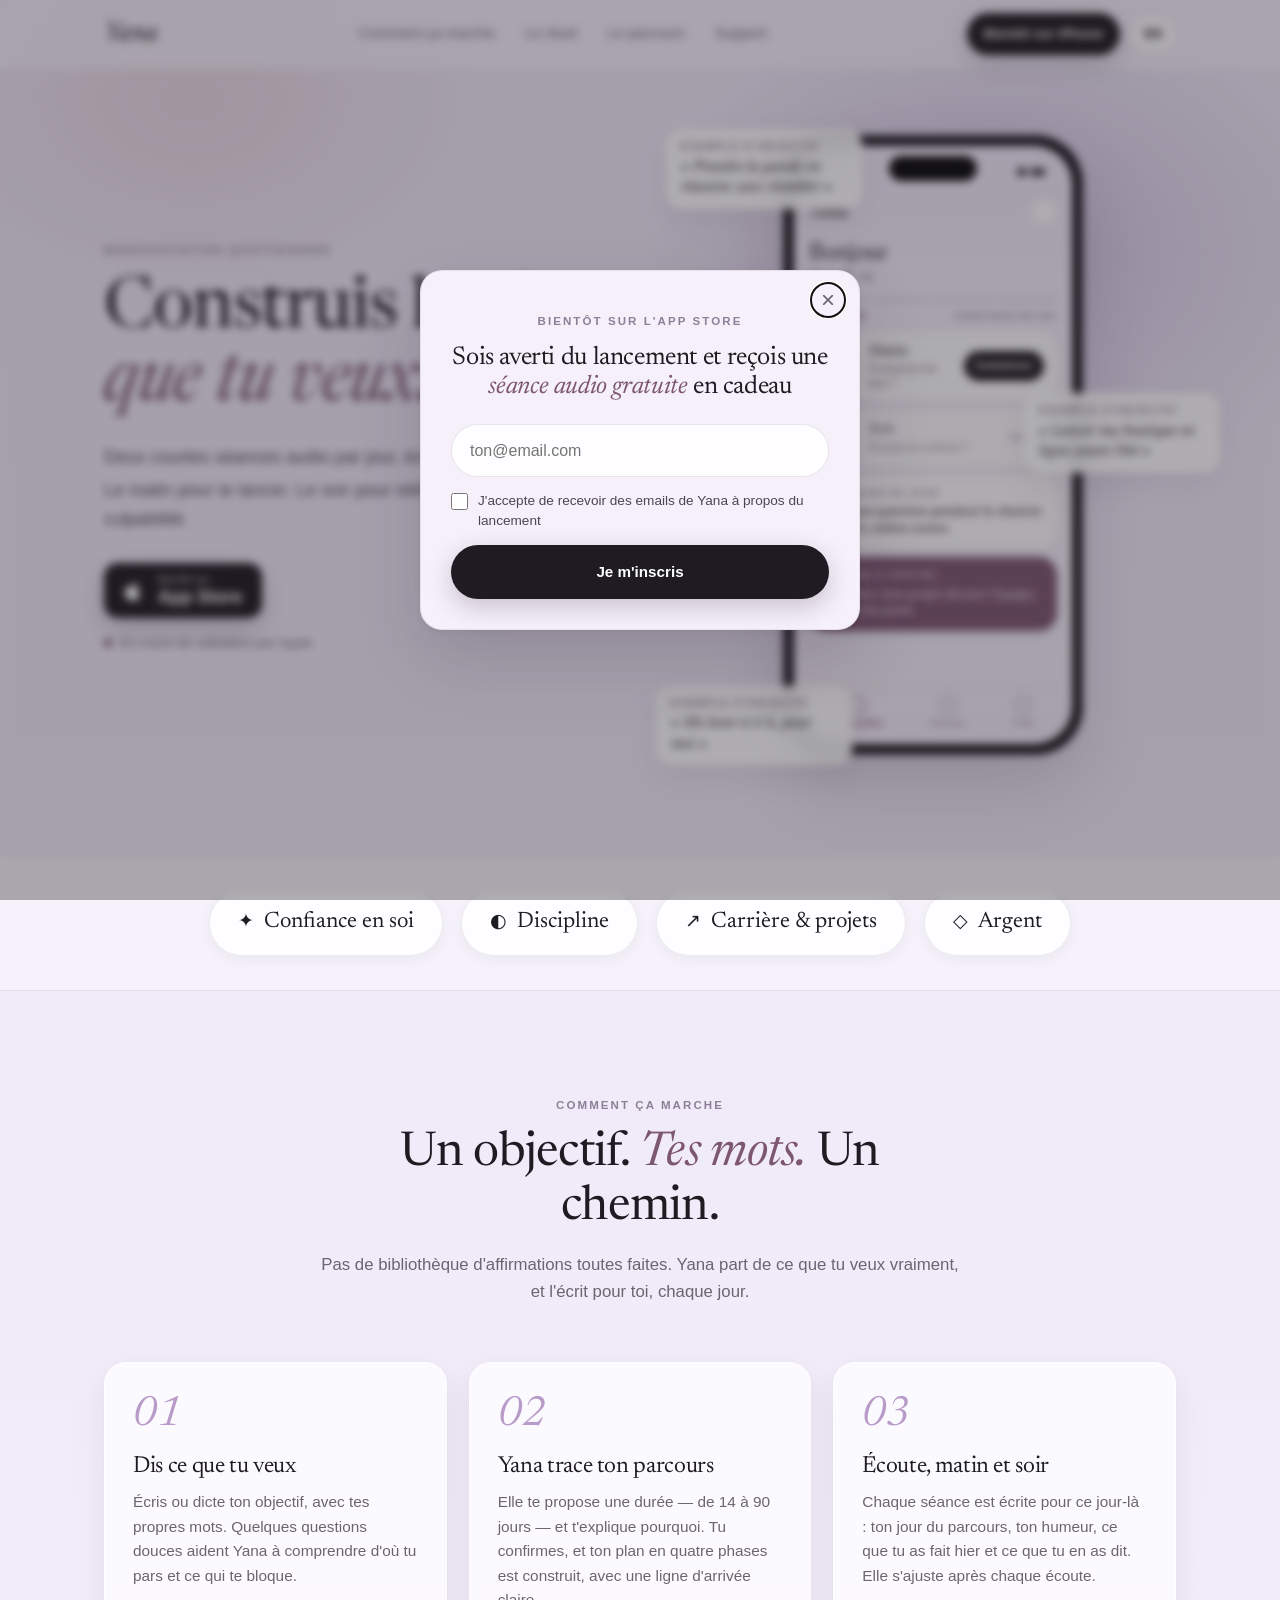
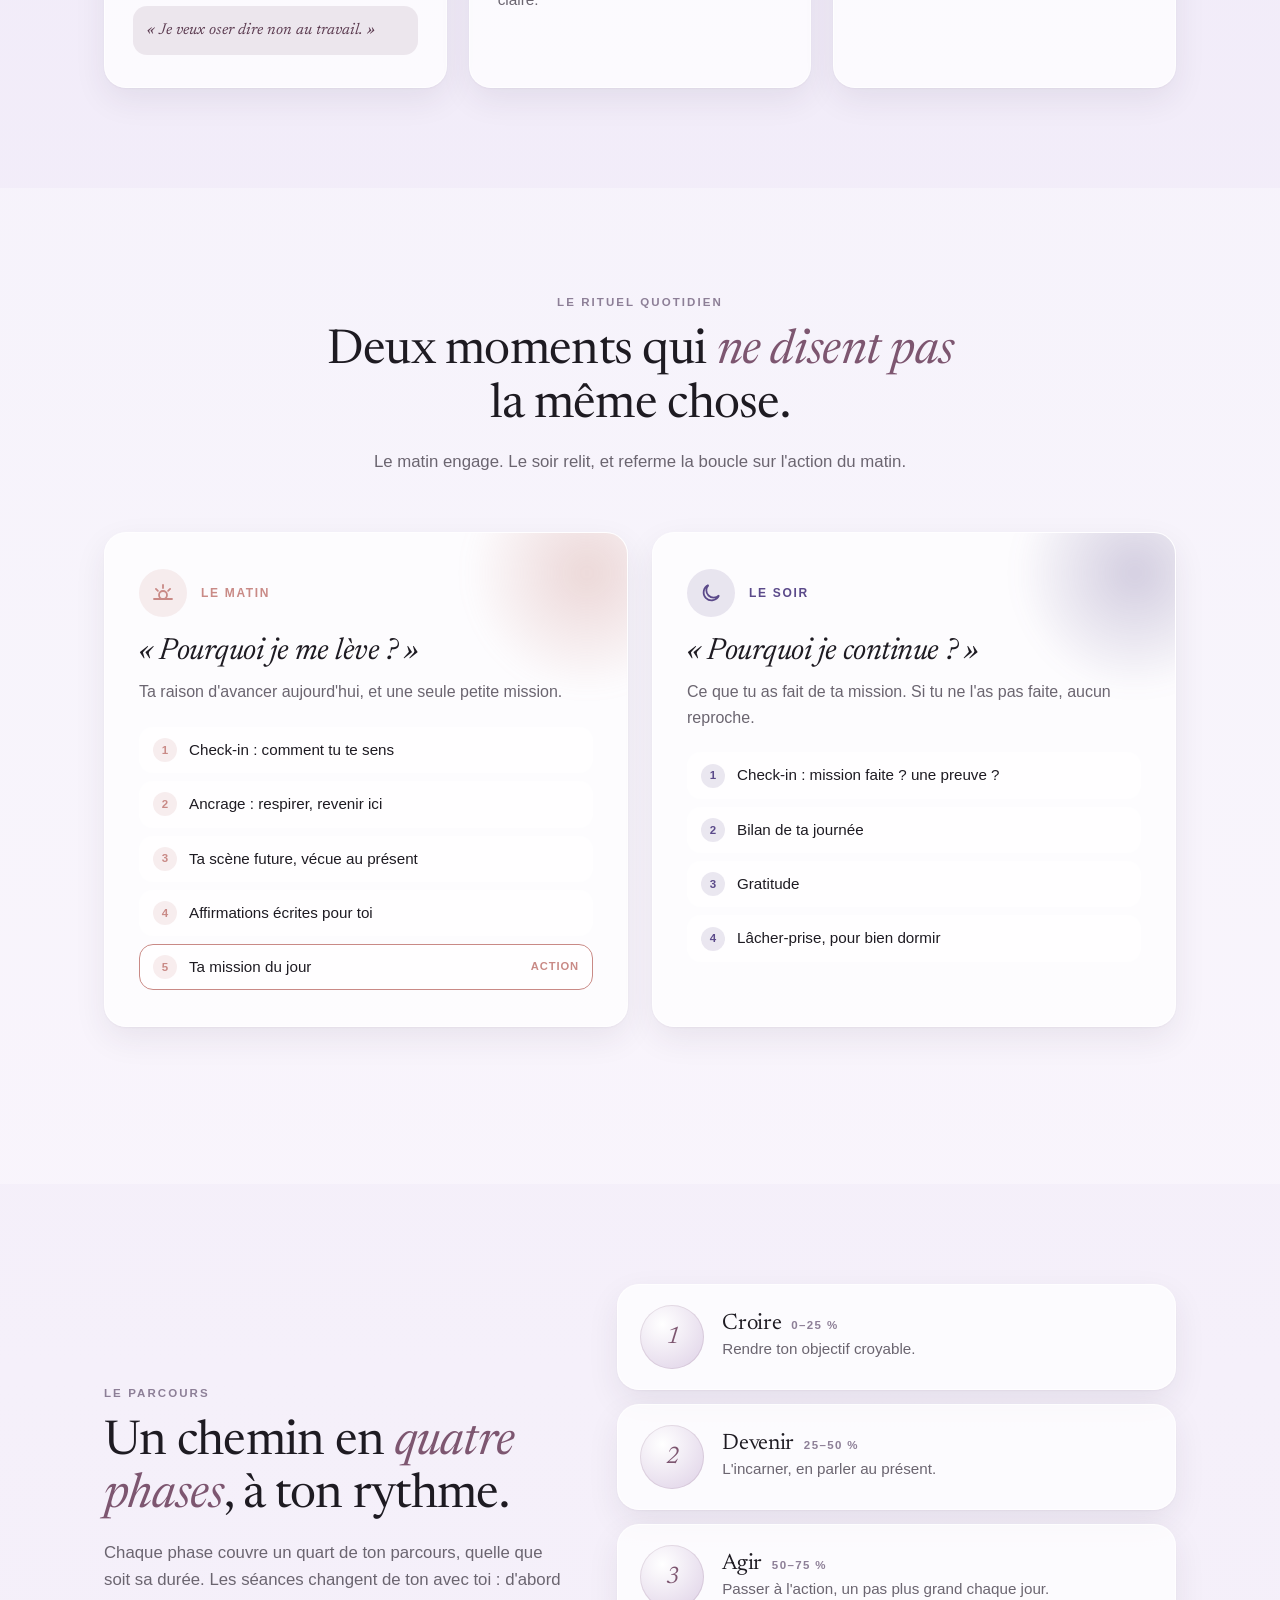
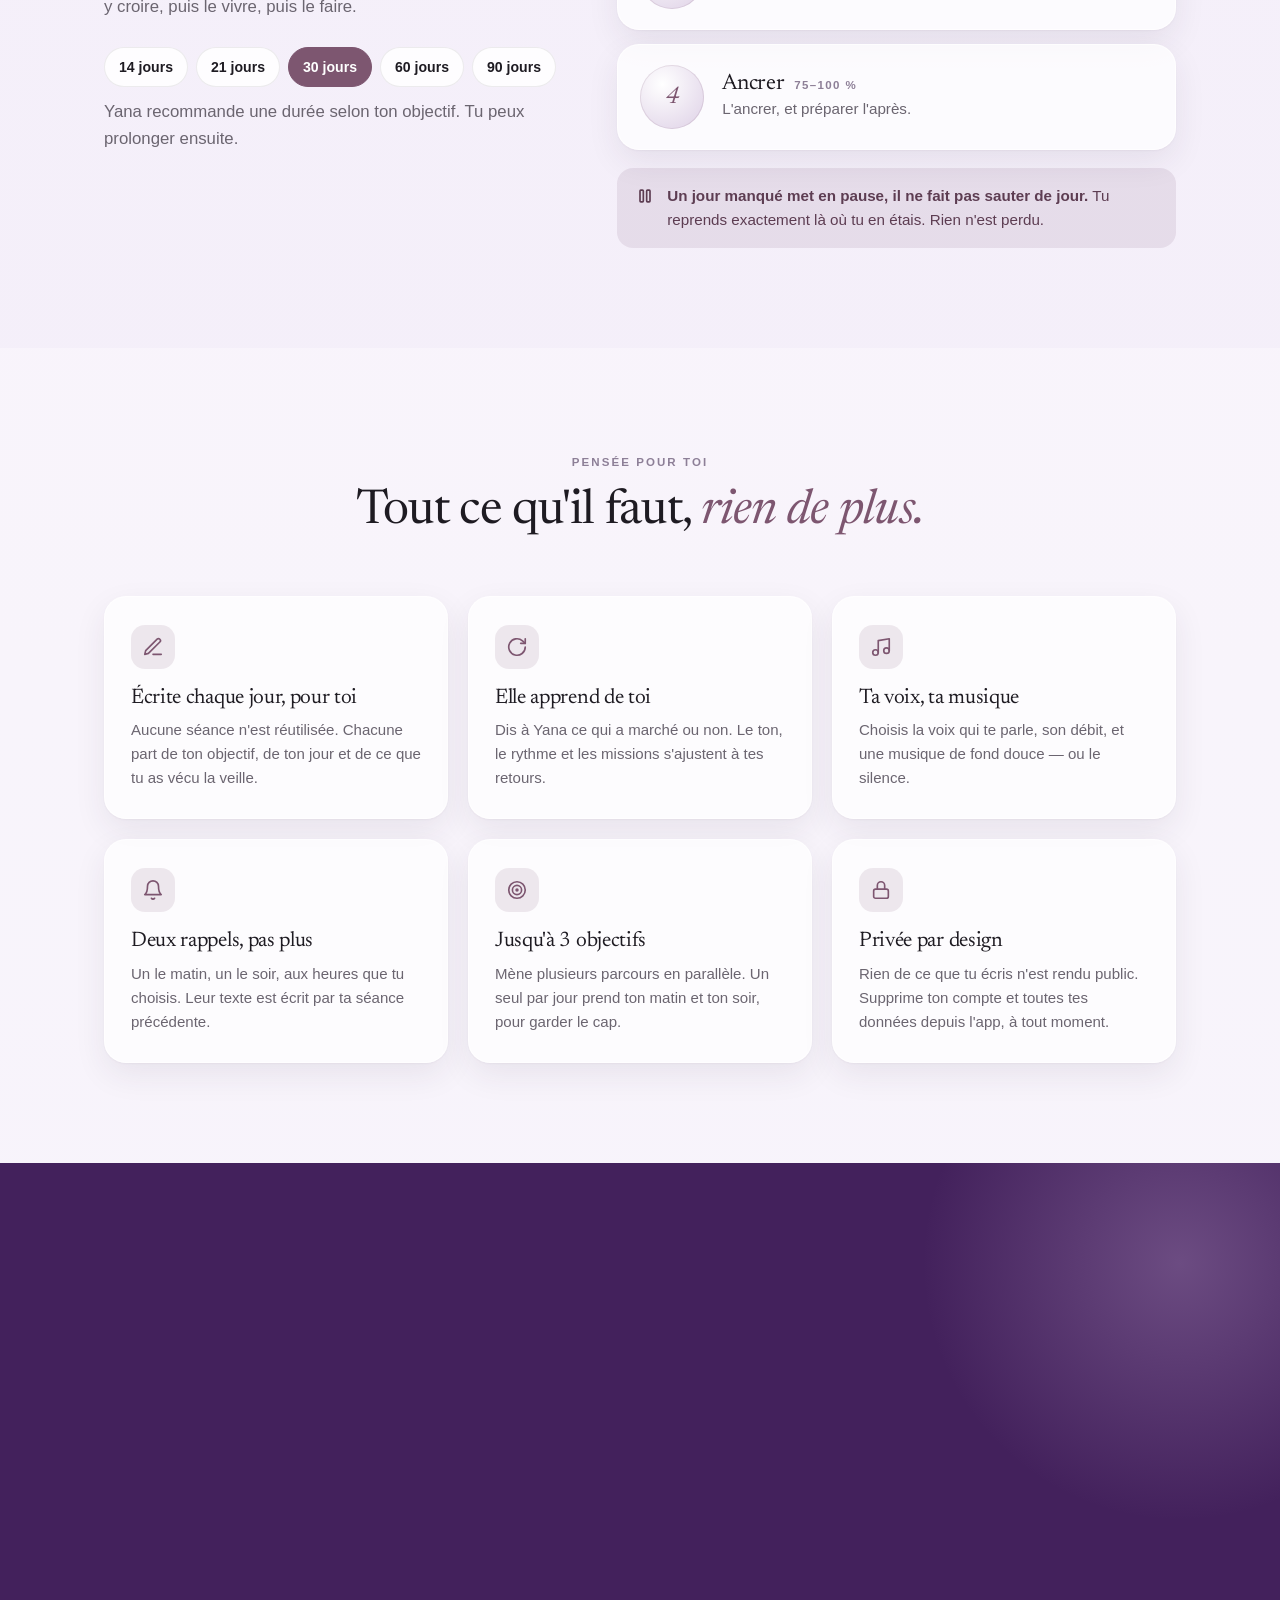
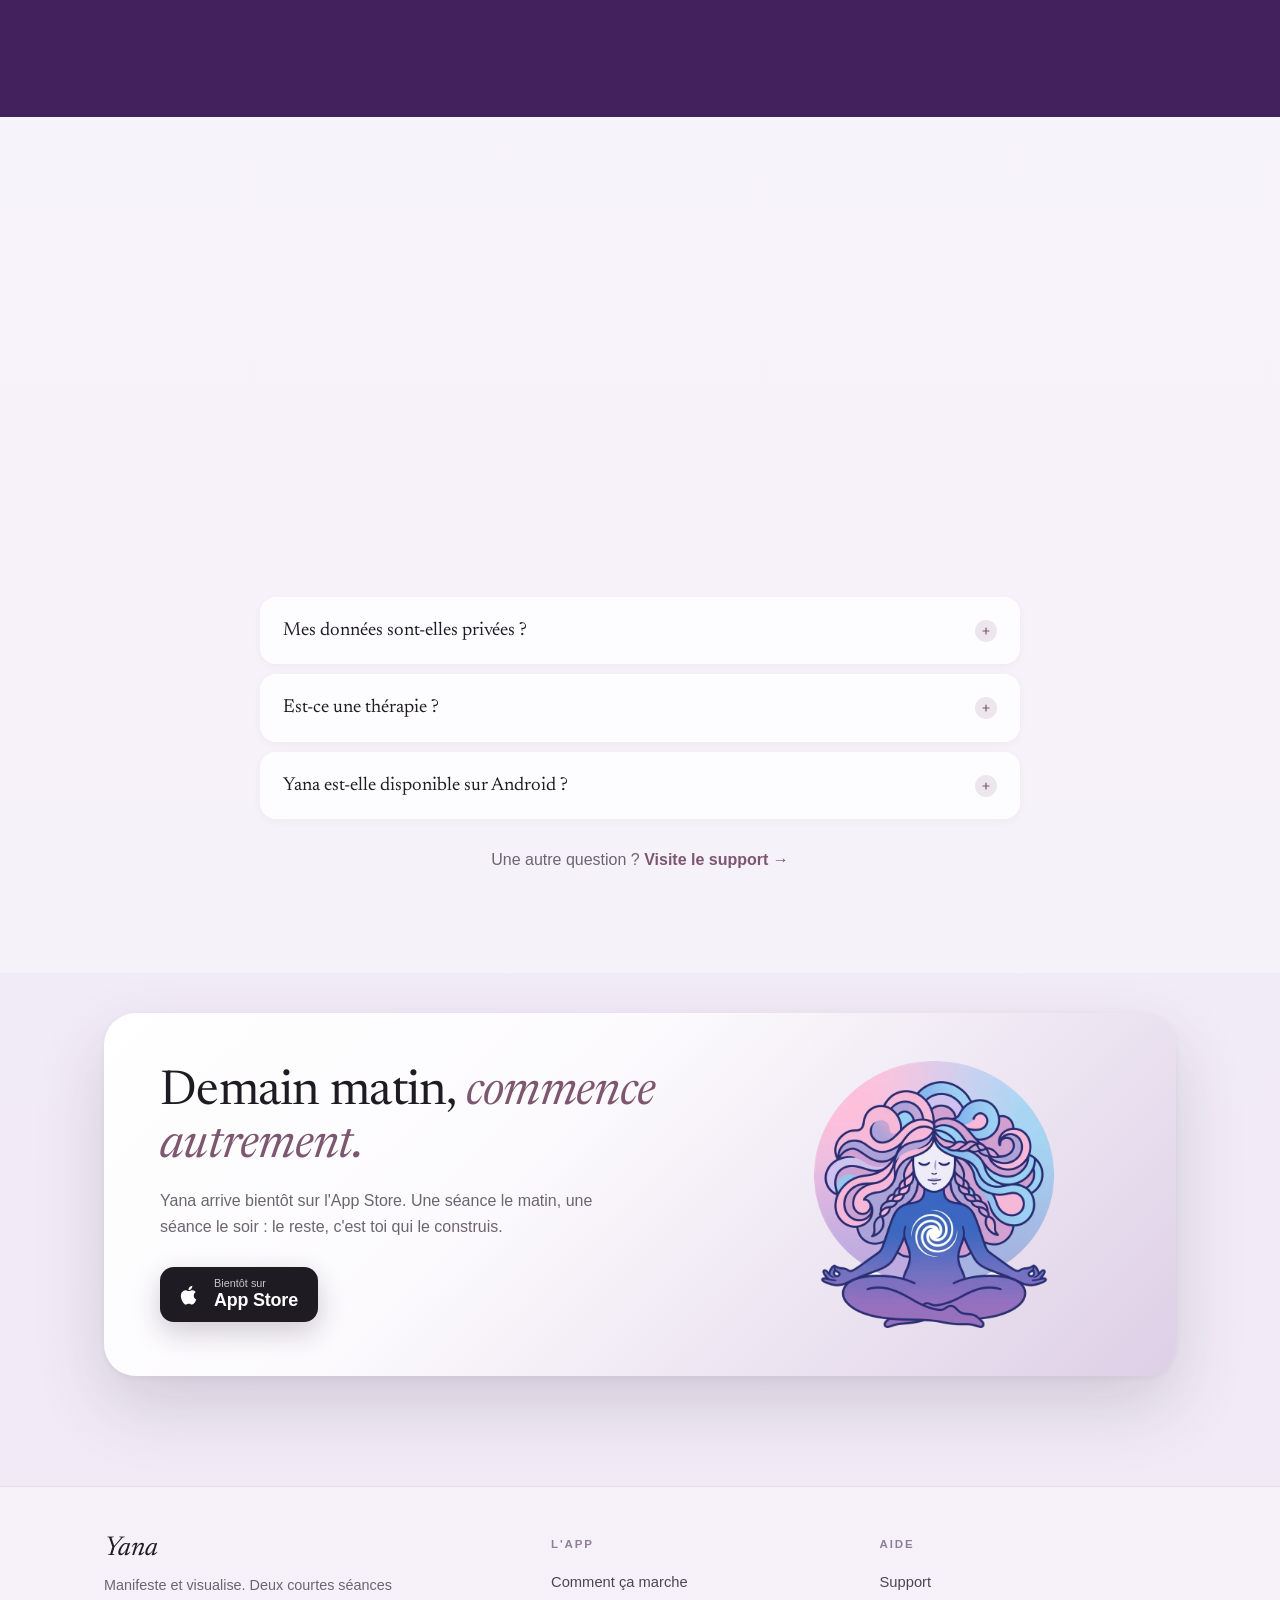
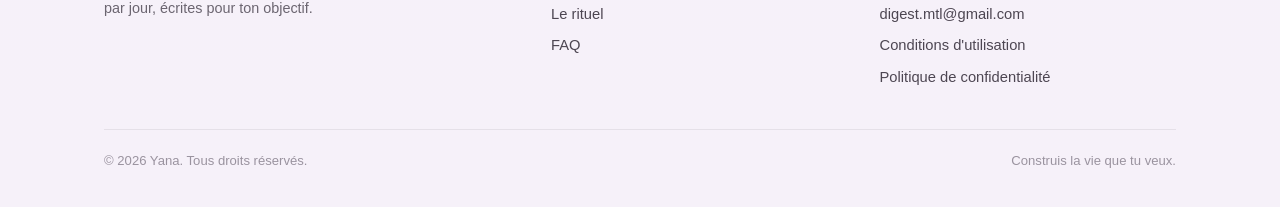
==== commit a4a9daf8: "feat: add launch signup popup with Resend subscription and welcome email Home page popup (after 8s o" ====
--- a/fr/index.html
+++ b/fr/index.html
@@ -351,6 +351,27 @@
 
 </main>
 
+<dialog class="signup" id="signup" aria-labelledby="signup-title">
+  <button type="button" class="signup-close js-signup-close" aria-label="Close">&times;</button>
+  <span class="eyebrow">Bientôt sur l'App Store</span>
+  <h2 id="signup-title">Sois averti du lancement et reçois une <em>séance audio gratuite</em> en cadeau</h2>
+  <form class="signup-form" id="signup-form" novalidate>
+    <label class="visually-hidden" for="signup-email">Ton adresse email</label>
+    <input type="email" id="signup-email" name="email" autocomplete="email" required>
+    <input type="text" name="website" class="signup-trap" tabindex="-1" autocomplete="off" aria-hidden="true">
+    <label class="signup-consent">
+      <input type="checkbox" name="consent" required>
+      <span>J'accepte de recevoir des emails de Yana à propos du lancement</span>
+    </label>
+    <button type="submit" class="btn btn-ink">Je m'inscris</button>
+    <p class="signup-msg" id="signup-msg" role="status" aria-live="polite"></p>
+  </form>
+  <div class="signup-done" id="signup-done" hidden>
+    <p>C'est noté ! Ta séance t'attend dans ta boîte mail.</p>
+    <button type="button" class="btn btn-ghost js-signup-close">Fermer</button>
+  </div>
+</dialog>
+
 <div class="mobile-cta" id="mobile-cta" aria-hidden="true">
   <img src="/assets/icon.png" alt="">
   <span class="txt"><b>Yana</b><small class="js-store-note-short">Bientôt sur l'App Store</small></span>
--- a/styles.css
+++ b/styles.css
@@ -756,3 +756,47 @@
   .topics { grid-template-columns: 1fr; }
   .phone { width: 252px; height: 516px; }
 }
+
+/* ---------- Popup d'inscription (liste de lancement) ---------- */
+.visually-hidden {
+  position: absolute; width: 1px; height: 1px; overflow: hidden;
+  clip: rect(0 0 0 0); clip-path: inset(50%); white-space: nowrap;
+}
+.signup {
+  width: min(440px, calc(100% - 32px));
+  margin: auto;
+  border: 1px solid var(--border);
+  border-radius: var(--radius);
+  padding: 36px 30px 30px;
+  background: var(--bg-mid);
+  color: var(--text);
+  box-shadow: var(--shadow-lg);
+  text-align: center;
+}
+.signup[open] { animation: signup-in 0.35s ease both; }
+.signup::backdrop { background: rgba(30, 27, 34, 0.35); backdrop-filter: blur(4px); -webkit-backdrop-filter: blur(4px); }
+@keyframes signup-in { from { opacity: 0; transform: translateY(12px); } to { opacity: 1; transform: none; } }
+.signup h2 { font-size: 1.6rem; margin-bottom: 22px; }
+.signup h2 em { color: var(--accent); }
+.signup-close {
+  position: absolute; top: 12px; right: 14px;
+  width: 34px; height: 34px; border: 0; border-radius: 50%;
+  background: transparent; color: var(--text-2); font-size: 1.5rem; line-height: 1; cursor: pointer;
+}
+.signup-close:hover { background: var(--accent-soft); }
+.signup-form { display: flex; flex-direction: column; gap: 14px; text-align: left; }
+.signup-form input[type="email"] {
+  font: inherit; font-size: 1rem; width: 100%;
+  padding: 13px 18px; border-radius: 999px;
+  border: 1px solid var(--track); background: var(--surface-strong); color: var(--text);
+}
+.signup-form input[type="email"]:focus { outline: 2px solid var(--accent); outline-offset: 1px; }
+.signup-consent { display: flex; gap: 10px; align-items: flex-start; font-size: 0.85rem; color: var(--text-3); line-height: 1.45; cursor: pointer; }
+.signup-consent input { margin-top: 2px; width: 17px; height: 17px; flex-shrink: 0; accent-color: var(--accent); }
+.signup-form .btn { width: 100%; }
+.signup-form .btn[disabled] { opacity: 0.6; cursor: progress; transform: none; }
+.signup-trap { position: absolute; left: -9999px; }
+.signup-msg { min-height: 1.3em; font-size: 0.85rem; text-align: center; color: var(--accent); }
+.signup-msg:empty { display: none; }
+.signup-done p { font-size: 1.05rem; margin-bottom: 20px; }
+@media (prefers-reduced-motion: reduce) { .signup[open] { animation: none; } }
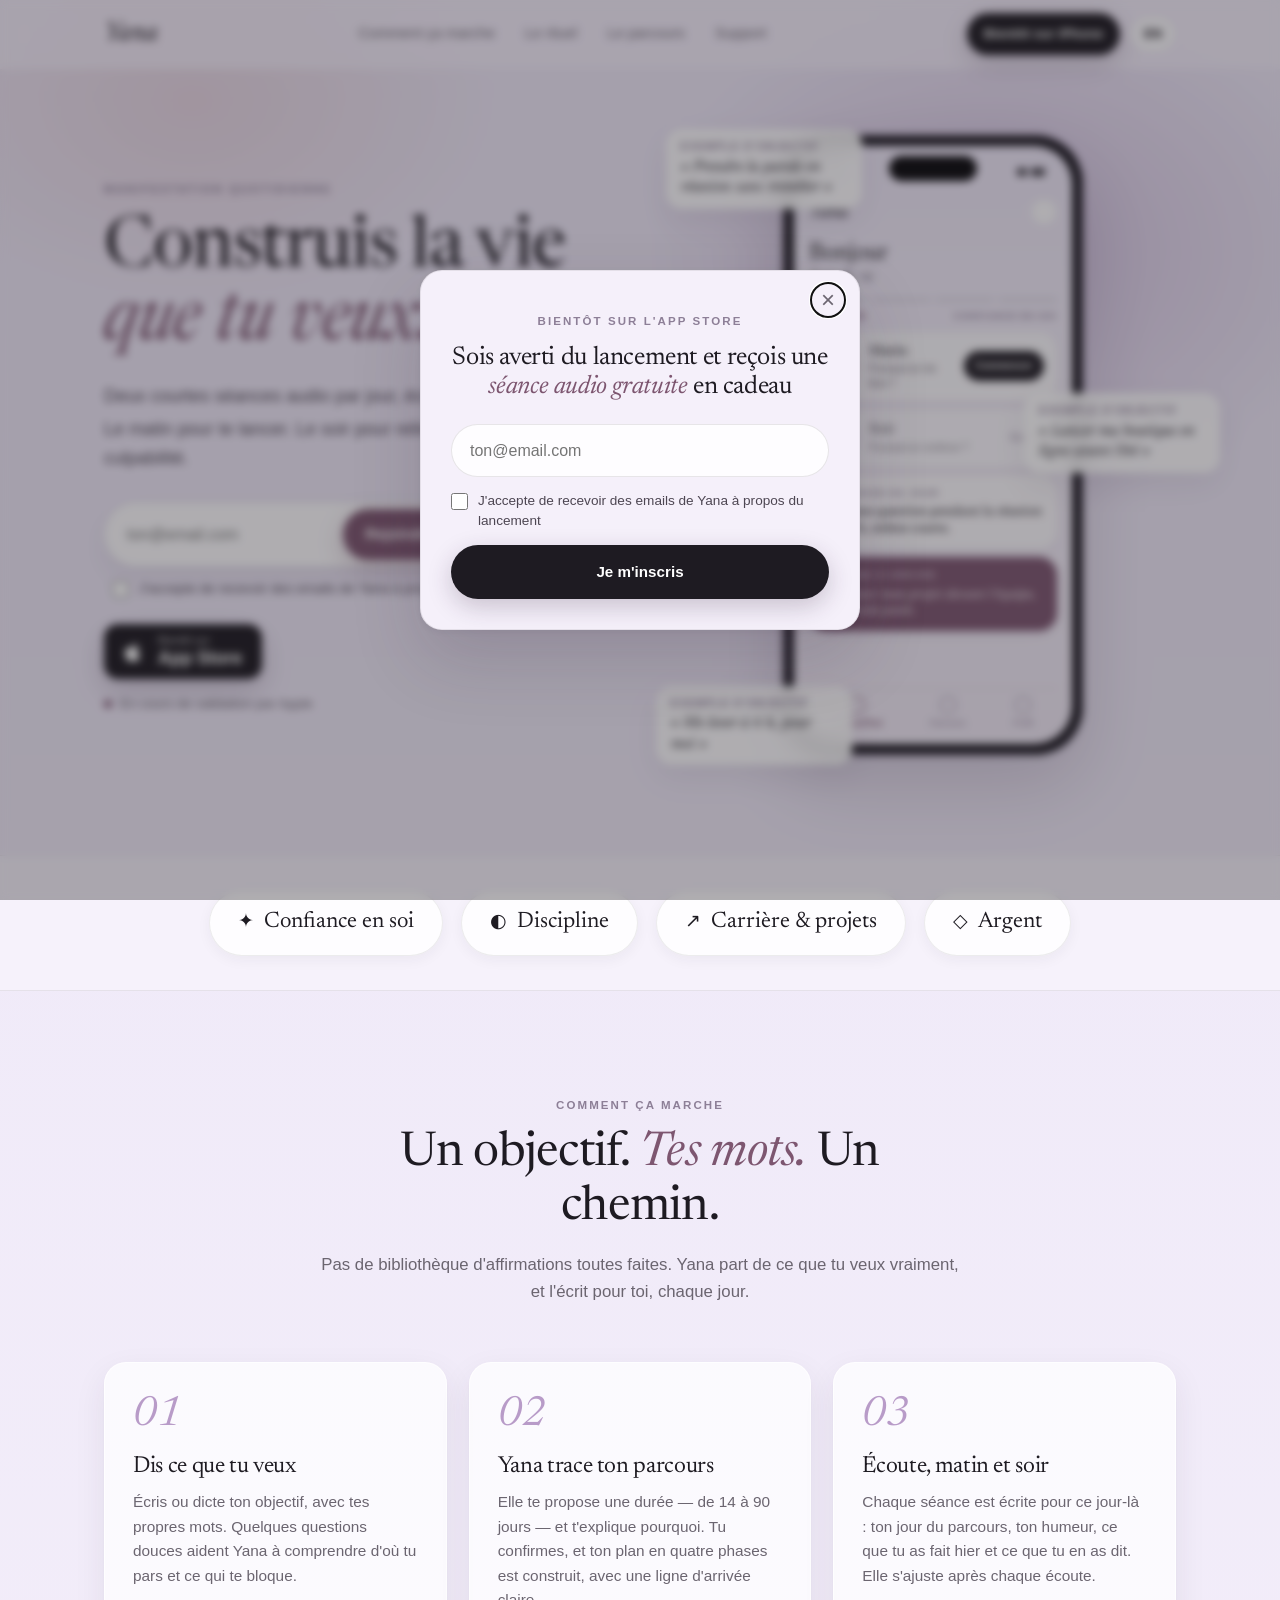
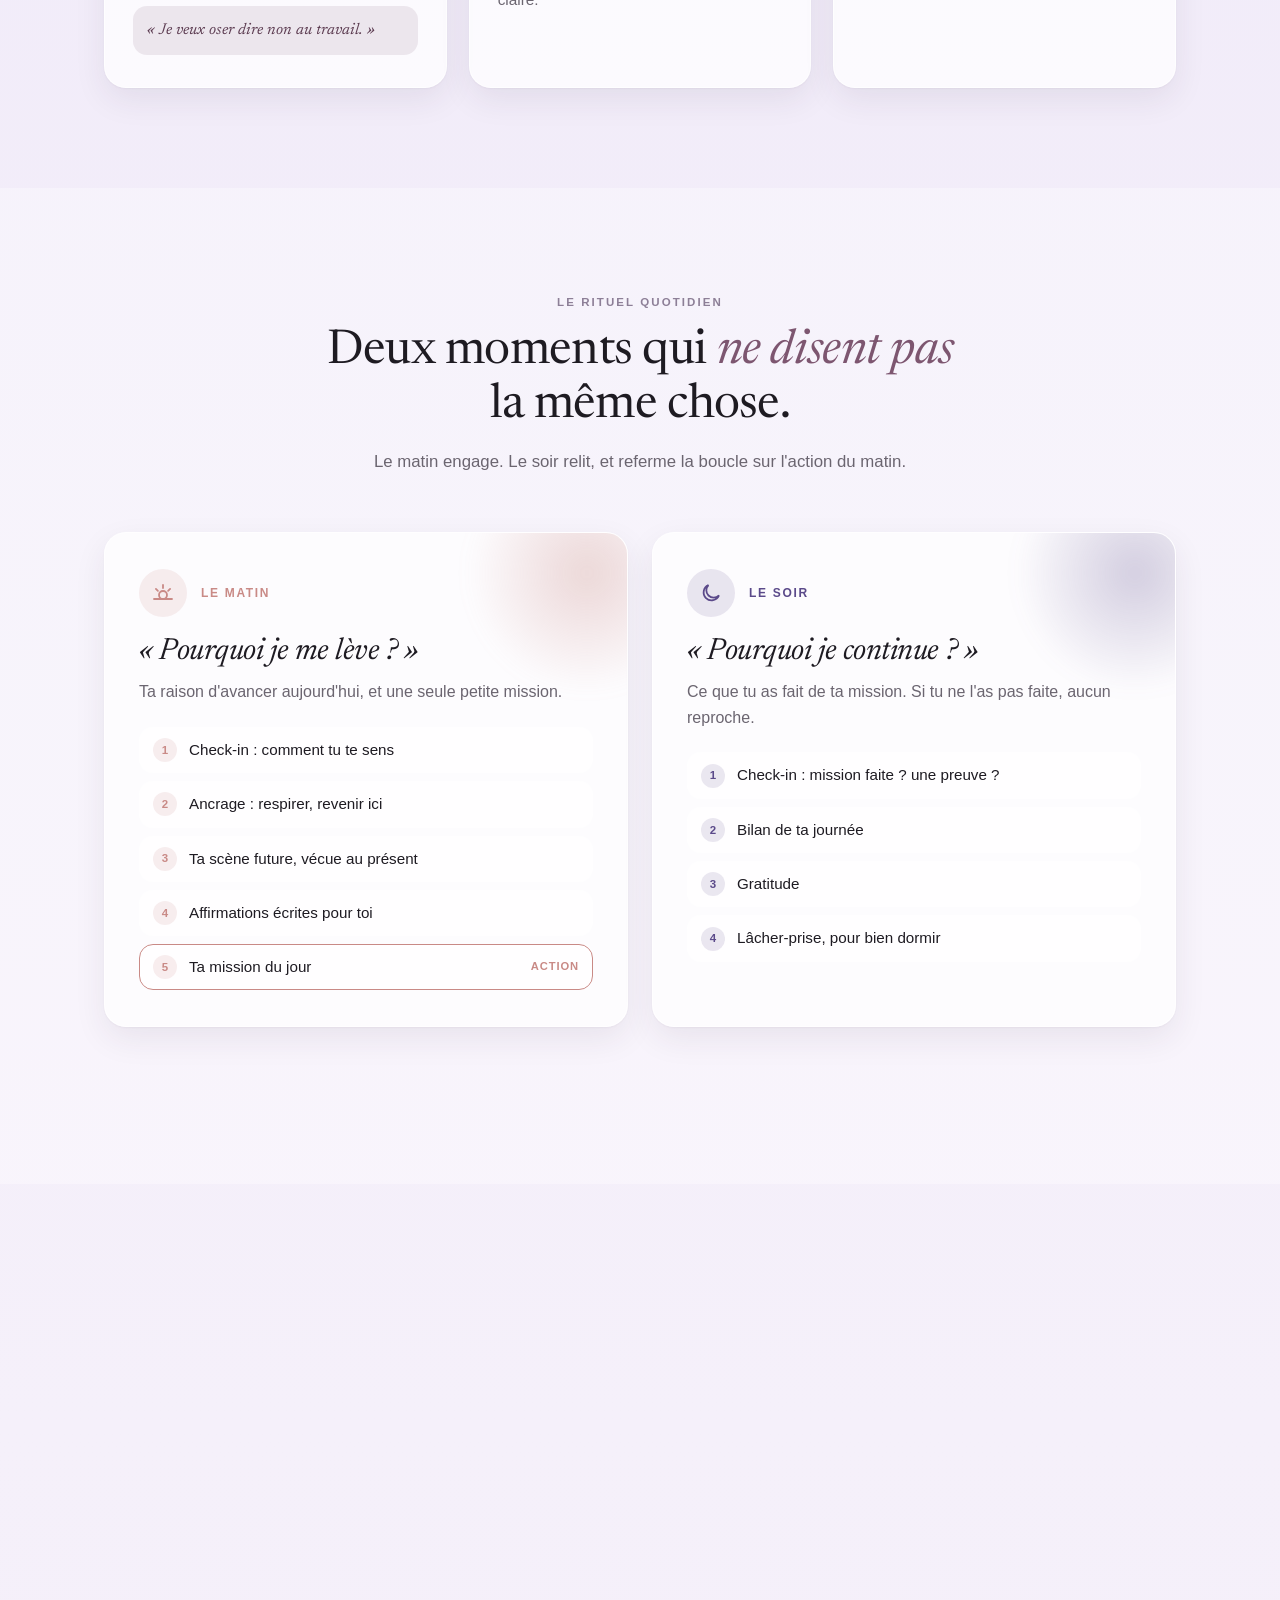
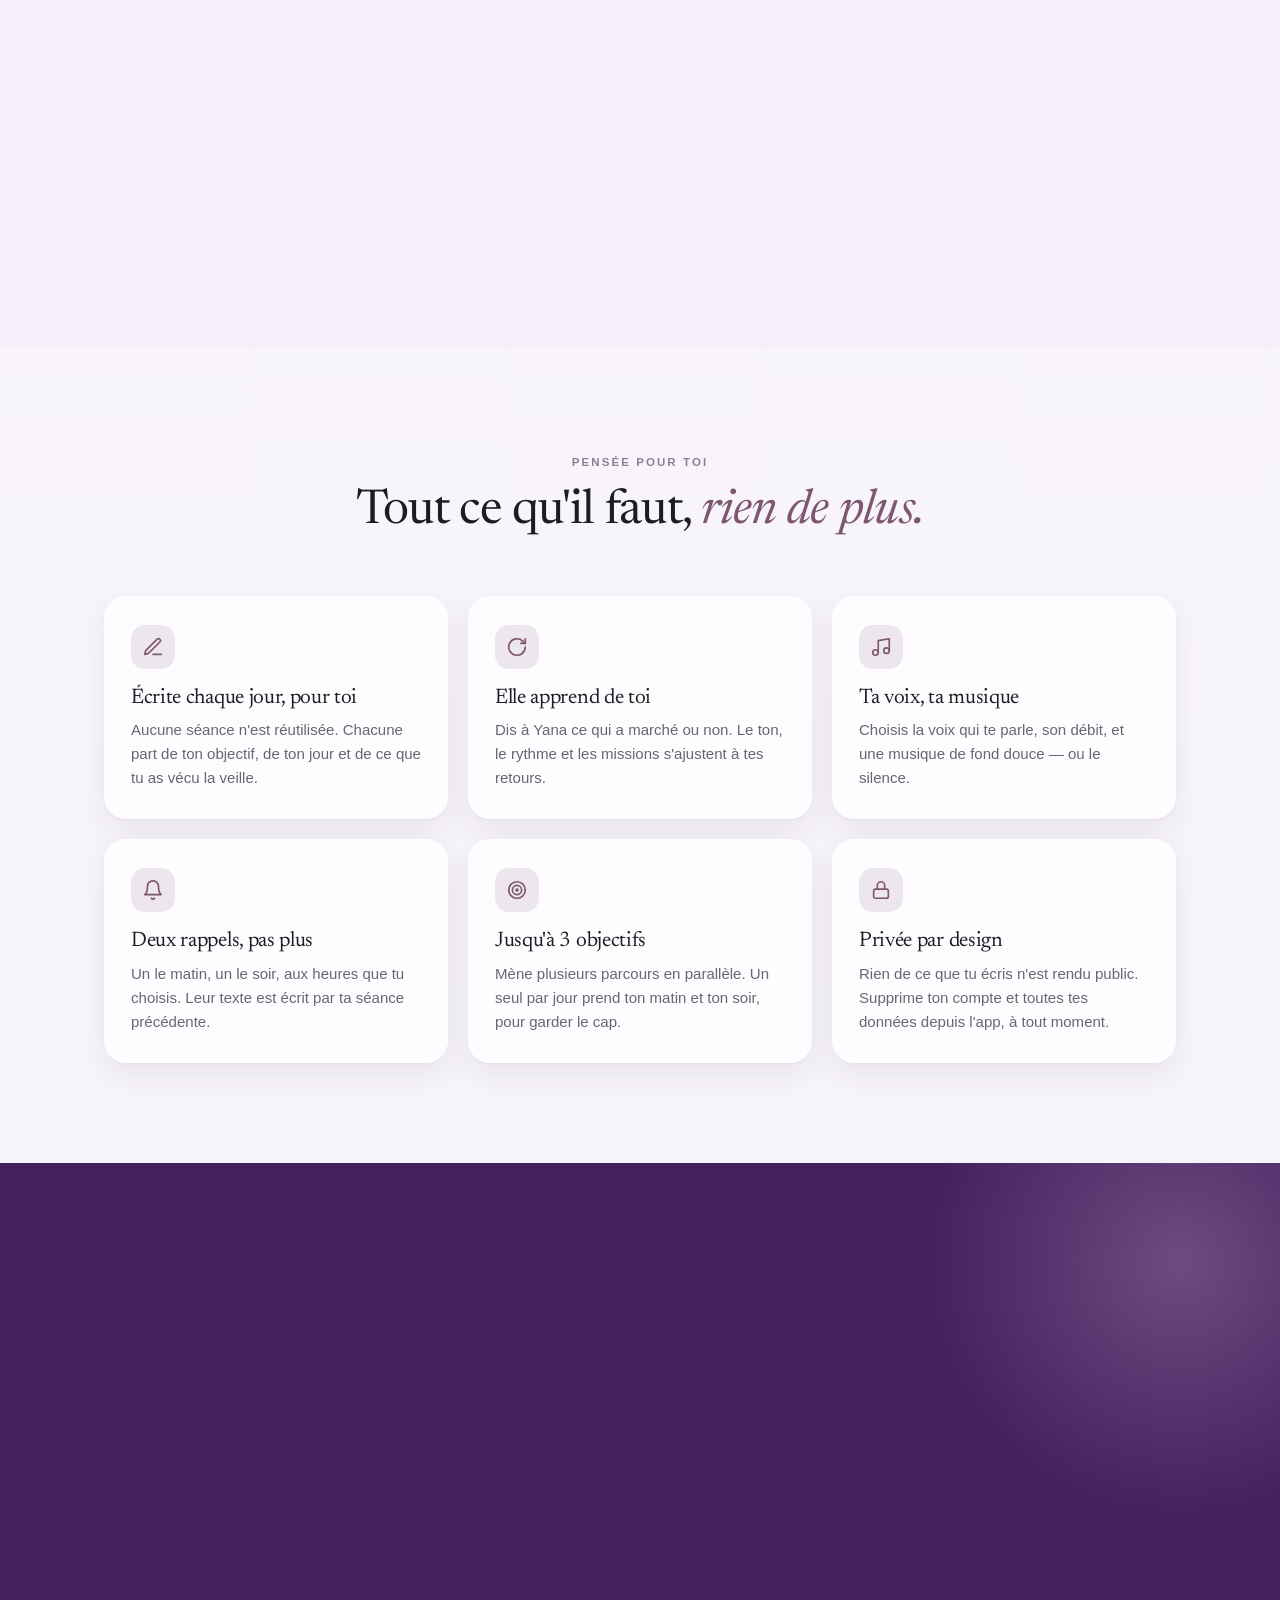
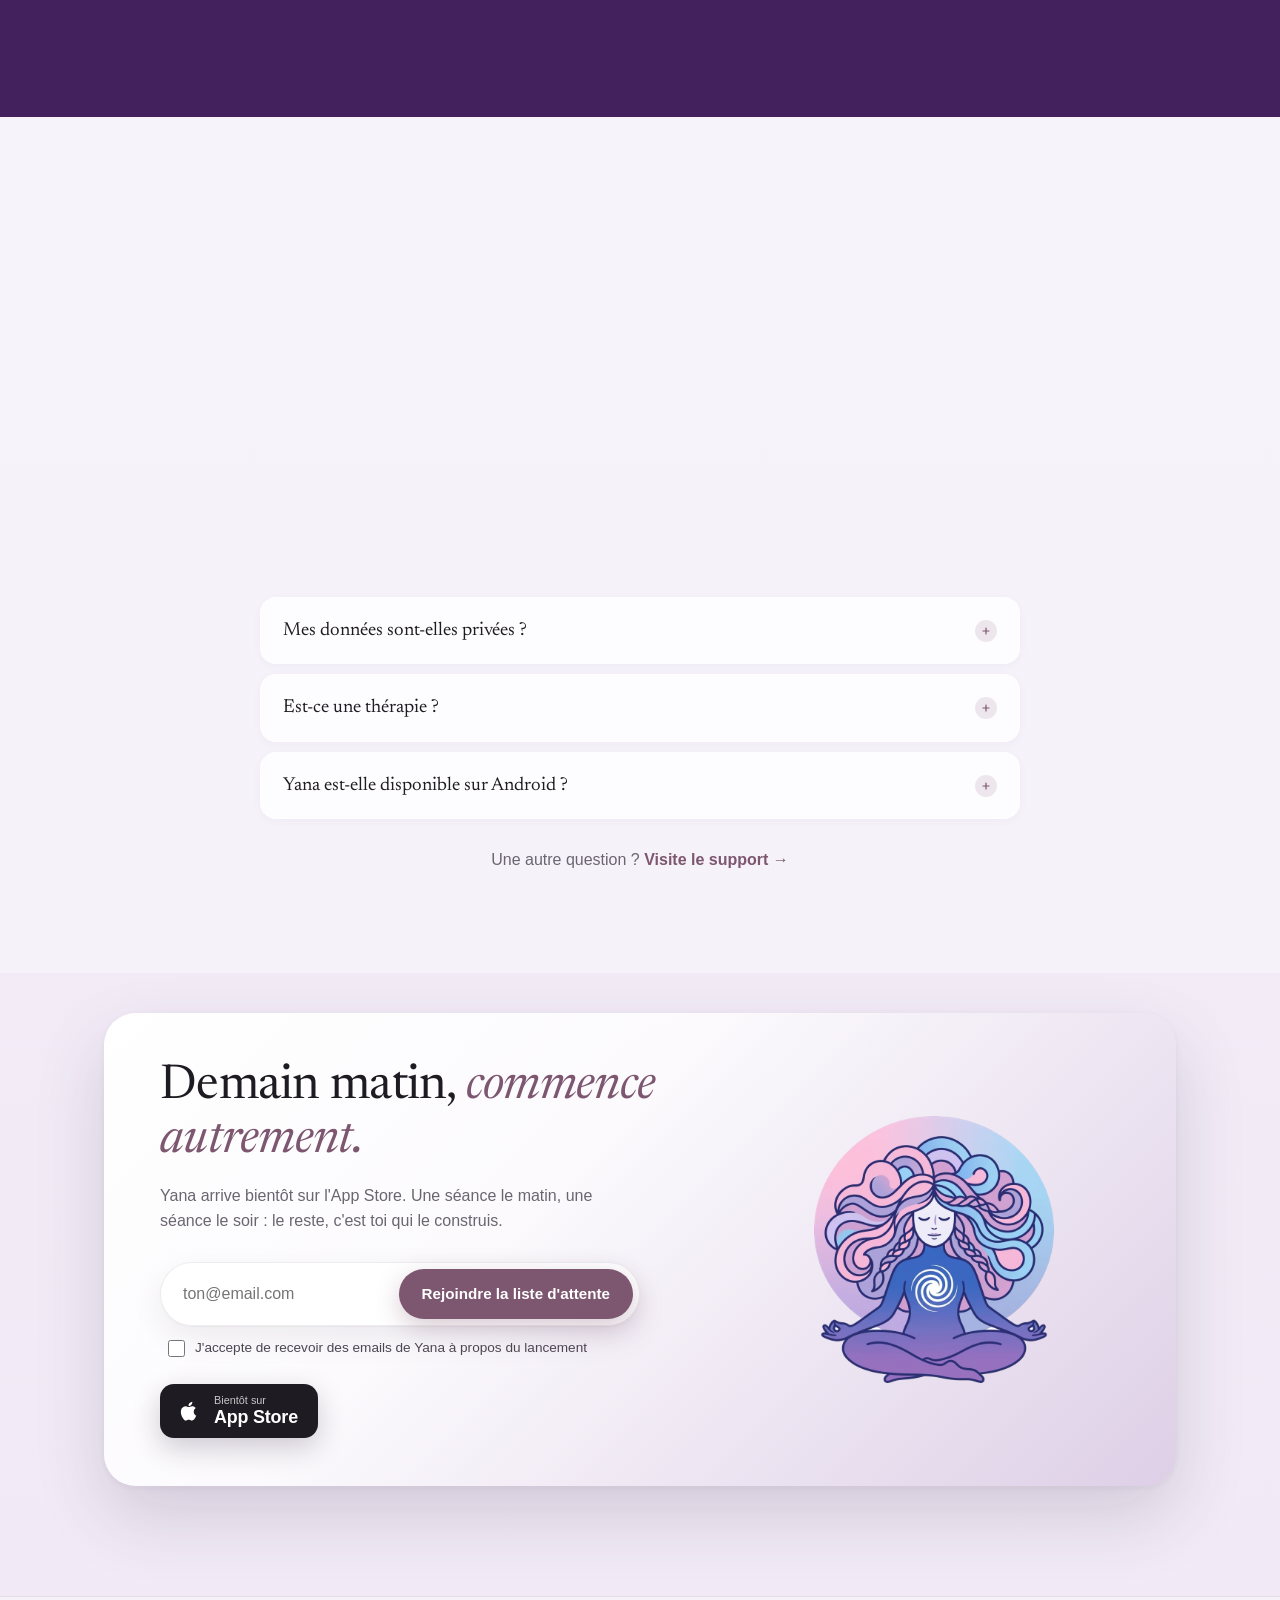
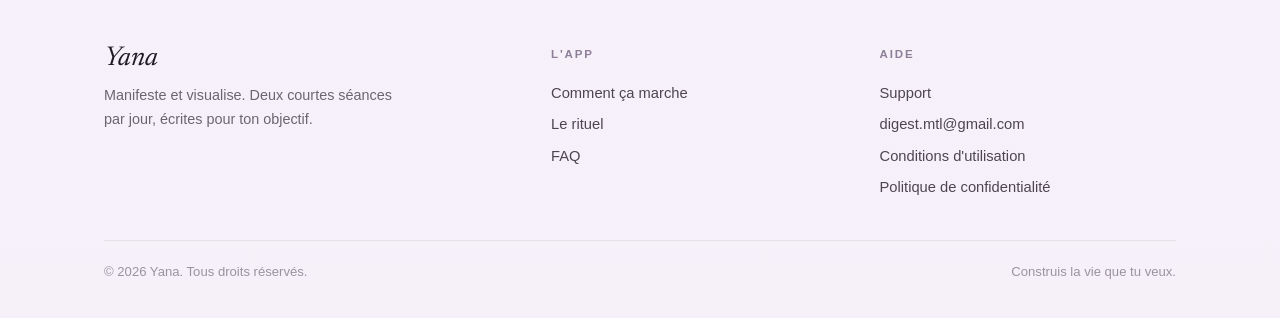
==== commit 9b913609: "feat: add visible waitlist form and show popup until visitor subscribes - Inline "Join the waitlist"" ====
--- a/fr/index.html
+++ b/fr/index.html
@@ -68,6 +68,22 @@
         </p>
 
         <div class="hero-cta" id="download">
+          <div class="waitlist">
+            <form class="waitlist-form js-signup-form" novalidate>
+              <div class="waitlist-row">
+                <label class="visually-hidden" for="waitlist-email-hero">Ton adresse email</label>
+                <input type="email" id="waitlist-email-hero" name="email" autocomplete="email" required>
+                <button type="submit" class="btn btn-accent">Rejoindre la liste d'attente</button>
+              </div>
+              <input type="text" name="website" class="signup-trap" tabindex="-1" autocomplete="off" aria-hidden="true">
+              <label class="signup-consent">
+                <input type="checkbox" name="consent" required>
+                <span>J'accepte de recevoir des emails de Yana à propos du lancement</span>
+              </label>
+              <p class="signup-msg" role="status" aria-live="polite"></p>
+            </form>
+            <p class="waitlist-done js-signup-done" hidden>Tu es sur la liste d'attente. On te prévient dès le lancement !</p>
+          </div>
           <a class="store-badge js-store" aria-disabled="true" role="link">
             <svg viewBox="0 0 24 24" fill="currentColor" aria-hidden="true"><path d="M16.37 12.6c-.02-2.2 1.8-3.26 1.88-3.31-1.03-1.5-2.62-1.7-3.19-1.73-1.36-.14-2.65.8-3.34.8-.69 0-1.75-.78-2.88-.76-1.48.02-2.85.86-3.61 2.19-1.54 2.67-.39 6.63 1.11 8.8.73 1.06 1.6 2.25 2.75 2.2 1.1-.04 1.52-.71 2.85-.71 1.33 0 1.71.71 2.88.69 1.19-.02 1.94-1.08 2.67-2.14.84-1.23 1.19-2.42 1.21-2.48-.03-.01-2.32-.89-2.33-3.55zM14.2 6.13c.61-.74 1.02-1.76.91-2.78-.88.04-1.94.59-2.57 1.32-.56.65-1.06 1.69-.93 2.69.98.08 1.98-.5 2.59-1.23z"/></svg>
             <span>
@@ -336,6 +352,22 @@
         <div>
           <h2>Demain matin, <em>commence autrement.</em></h2>
           <p>Yana arrive bientôt sur l'App Store. Une séance le matin, une séance le soir : le reste, c'est toi qui le construis.</p>
+          <div class="waitlist">
+            <form class="waitlist-form js-signup-form" novalidate>
+              <div class="waitlist-row">
+                <label class="visually-hidden" for="waitlist-email-end">Ton adresse email</label>
+                <input type="email" id="waitlist-email-end" name="email" autocomplete="email" required>
+                <button type="submit" class="btn btn-accent">Rejoindre la liste d'attente</button>
+              </div>
+              <input type="text" name="website" class="signup-trap" tabindex="-1" autocomplete="off" aria-hidden="true">
+              <label class="signup-consent">
+                <input type="checkbox" name="consent" required>
+                <span>J'accepte de recevoir des emails de Yana à propos du lancement</span>
+              </label>
+              <p class="signup-msg" role="status" aria-live="polite"></p>
+            </form>
+            <p class="waitlist-done js-signup-done" hidden>Tu es sur la liste d'attente. On te prévient dès le lancement !</p>
+          </div>
           <a class="store-badge js-store" aria-disabled="true" role="link">
             <svg viewBox="0 0 24 24" fill="currentColor" aria-hidden="true"><path d="M16.37 12.6c-.02-2.2 1.8-3.26 1.88-3.31-1.03-1.5-2.62-1.7-3.19-1.73-1.36-.14-2.65.8-3.34.8-.69 0-1.75-.78-2.88-.76-1.48.02-2.85.86-3.61 2.19-1.54 2.67-.39 6.63 1.11 8.8.73 1.06 1.6 2.25 2.75 2.2 1.1-.04 1.52-.71 2.85-.71 1.33 0 1.71.71 2.88.69 1.19-.02 1.94-1.08 2.67-2.14.84-1.23 1.19-2.42 1.21-2.48-.03-.01-2.32-.89-2.33-3.55zM14.2 6.13c.61-.74 1.02-1.76.91-2.78-.88.04-1.94.59-2.57 1.32-.56.65-1.06 1.69-.93 2.69.98.08 1.98-.5 2.59-1.23z"/></svg>
             <span>
@@ -355,7 +387,7 @@
   <button type="button" class="signup-close js-signup-close" aria-label="Close">&times;</button>
   <span class="eyebrow">Bientôt sur l'App Store</span>
   <h2 id="signup-title">Sois averti du lancement et reçois une <em>séance audio gratuite</em> en cadeau</h2>
-  <form class="signup-form" id="signup-form" novalidate>
+  <form class="signup-form js-signup-form" novalidate>
     <label class="visually-hidden" for="signup-email">Ton adresse email</label>
     <input type="email" id="signup-email" name="email" autocomplete="email" required>
     <input type="text" name="website" class="signup-trap" tabindex="-1" autocomplete="off" aria-hidden="true">
@@ -364,10 +396,10 @@
       <span>J'accepte de recevoir des emails de Yana à propos du lancement</span>
     </label>
     <button type="submit" class="btn btn-ink">Je m'inscris</button>
-    <p class="signup-msg" id="signup-msg" role="status" aria-live="polite"></p>
+    <p class="signup-msg" role="status" aria-live="polite"></p>
   </form>
-  <div class="signup-done" id="signup-done" hidden>
-    <p>C'est noté ! Ta séance t'attend dans ta boîte mail.</p>
+  <div class="signup-done js-signup-done" hidden>
+    <p>C'est noté ! Un email de bienvenue t'attend dans ta boîte mail.</p>
     <button type="button" class="btn btn-ghost js-signup-close">Fermer</button>
   </div>
 </dialog>
@@ -375,7 +407,7 @@
 <div class="mobile-cta" id="mobile-cta" aria-hidden="true">
   <img src="/assets/icon.png" alt="">
   <span class="txt"><b>Yana</b><small class="js-store-note-short">Bientôt sur l'App Store</small></span>
-  <a class="btn btn-ink btn-sm js-store-btn" href="#download">En savoir plus</a>
+  <a class="btn btn-ink btn-sm js-store-btn" href="#download">Liste d'attente</a>
 </div>
 
 <footer class="site-footer">
--- a/styles.css
+++ b/styles.css
@@ -800,3 +800,41 @@
 .signup-msg:empty { display: none; }
 .signup-done p { font-size: 1.05rem; margin-bottom: 20px; }
 @media (prefers-reduced-motion: reduce) { .signup[open] { animation: none; } }
+
+/* ---------- Liste d'attente (hero et bas de page) ---------- */
+.waitlist { width: 100%; max-width: 480px; margin-bottom: 26px; }
+.waitlist-form { display: flex; flex-direction: column; gap: 12px; text-align: left; }
+.waitlist-row {
+  display: flex; gap: 6px; padding: 6px;
+  border-radius: 999px; background: var(--surface-strong);
+  border: 1px solid var(--border); box-shadow: var(--shadow);
+}
+.waitlist-row input[type="email"] {
+  flex: 1; min-width: 0; font: inherit; font-size: 1rem;
+  padding: 10px 16px; border: 0; background: transparent; color: var(--text);
+}
+.waitlist-row input[type="email"]:focus { outline: none; }
+.waitlist-row:focus-within { outline: 2px solid var(--accent); outline-offset: 2px; }
+.waitlist-row .btn { padding: 12px 22px; white-space: nowrap; }
+.waitlist-row .btn[disabled] { opacity: 0.6; cursor: progress; transform: none; }
+.waitlist .signup-consent { padding: 0 8px; }
+.waitlist .signup-msg { text-align: left; padding: 0 8px; }
+.waitlist-done {
+  display: inline-block; padding: 12px 20px; border-radius: 999px;
+  background: var(--accent-soft); color: var(--rationale); font-weight: 600; font-size: 0.95rem;
+}
+.final-card .waitlist-done { color: var(--rationale); margin-bottom: 0; }
+@media (max-width: 1000px) {
+  .hero-cta .waitlist { margin-left: auto; margin-right: auto; }
+}
+@media (max-width: 760px) {
+  .final-card .waitlist { margin-left: auto; margin-right: auto; }
+}
+@media (max-width: 520px) {
+  .waitlist-row { flex-direction: column; border-radius: 22px; padding: 8px; }
+  .waitlist-row input[type="email"] { padding: 12px 14px; text-align: center; }
+  .waitlist-row .btn { width: 100%; }
+}
+.js-signup-form[hidden], .js-signup-done[hidden] { display: none !important; }
+.final-card .signup-msg { color: var(--accent); margin-bottom: 0; max-width: none; }
+.final-card .waitlist-done { max-width: none; }
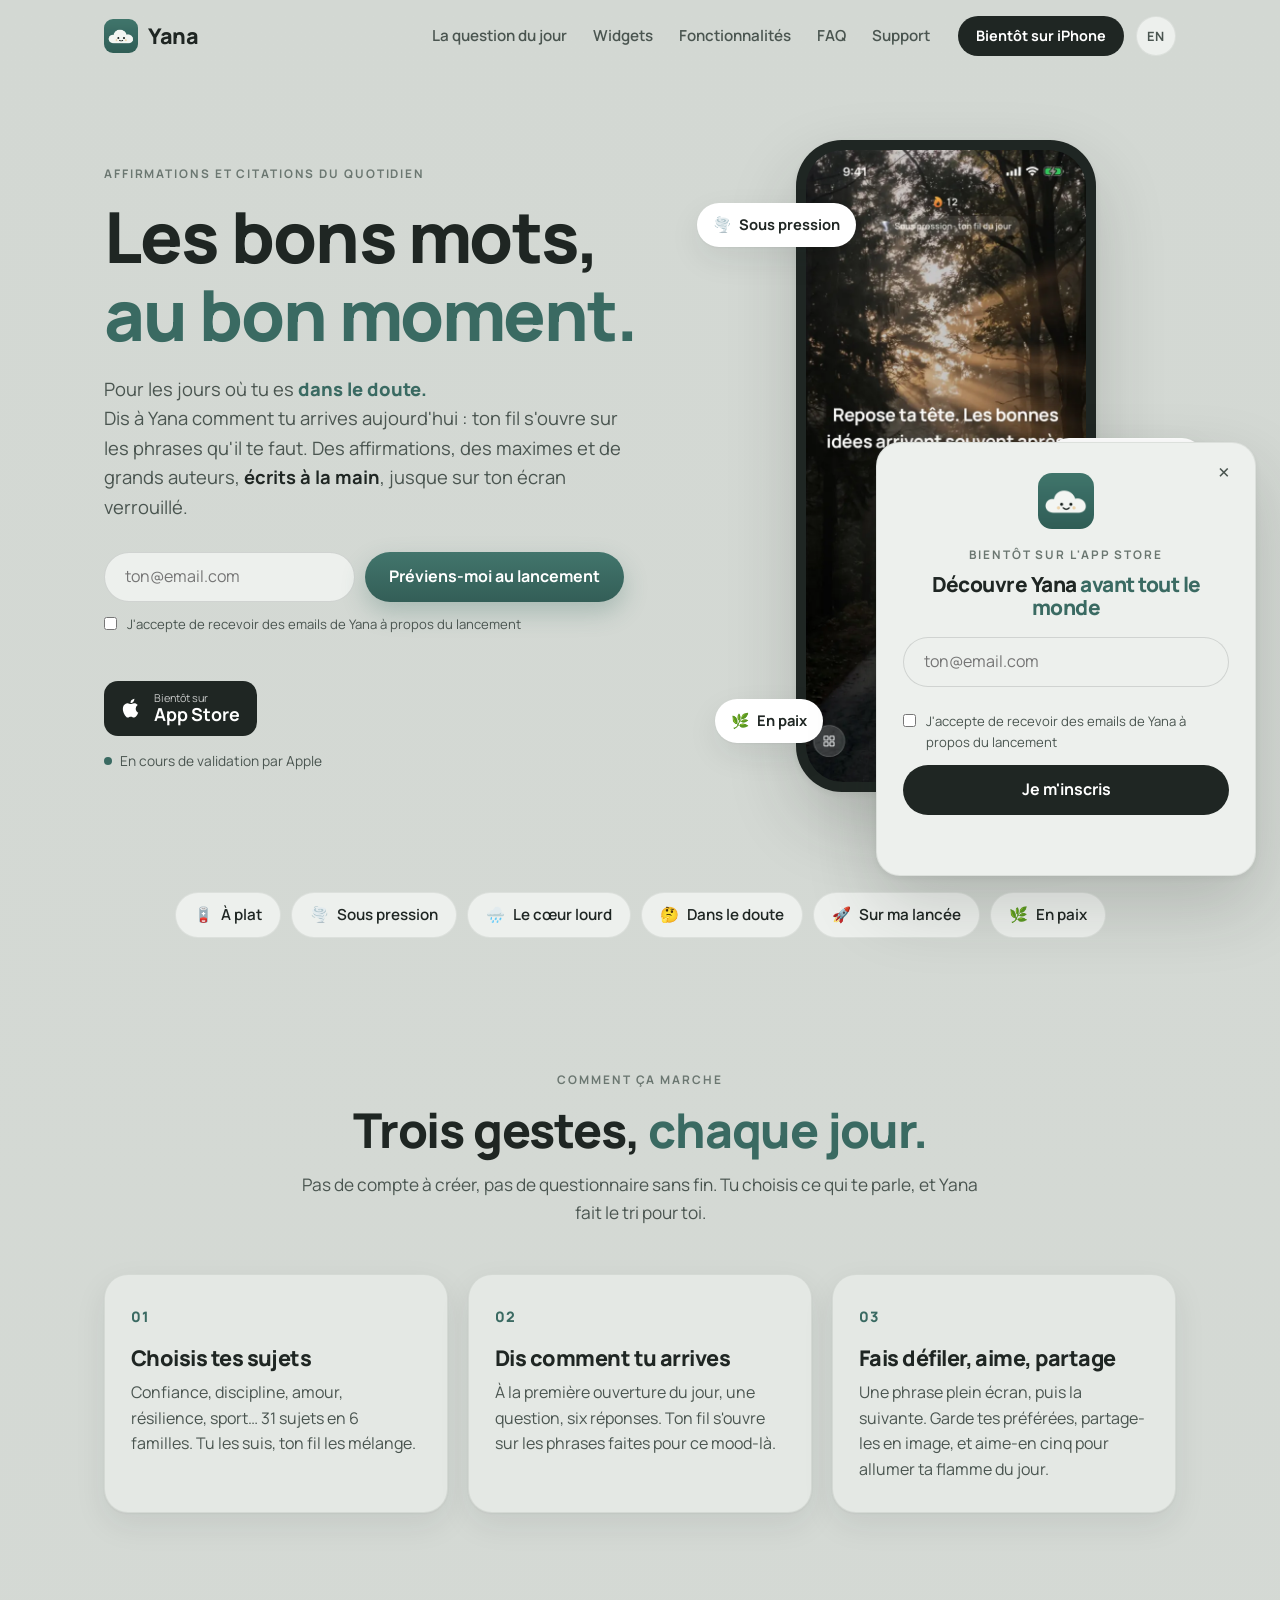
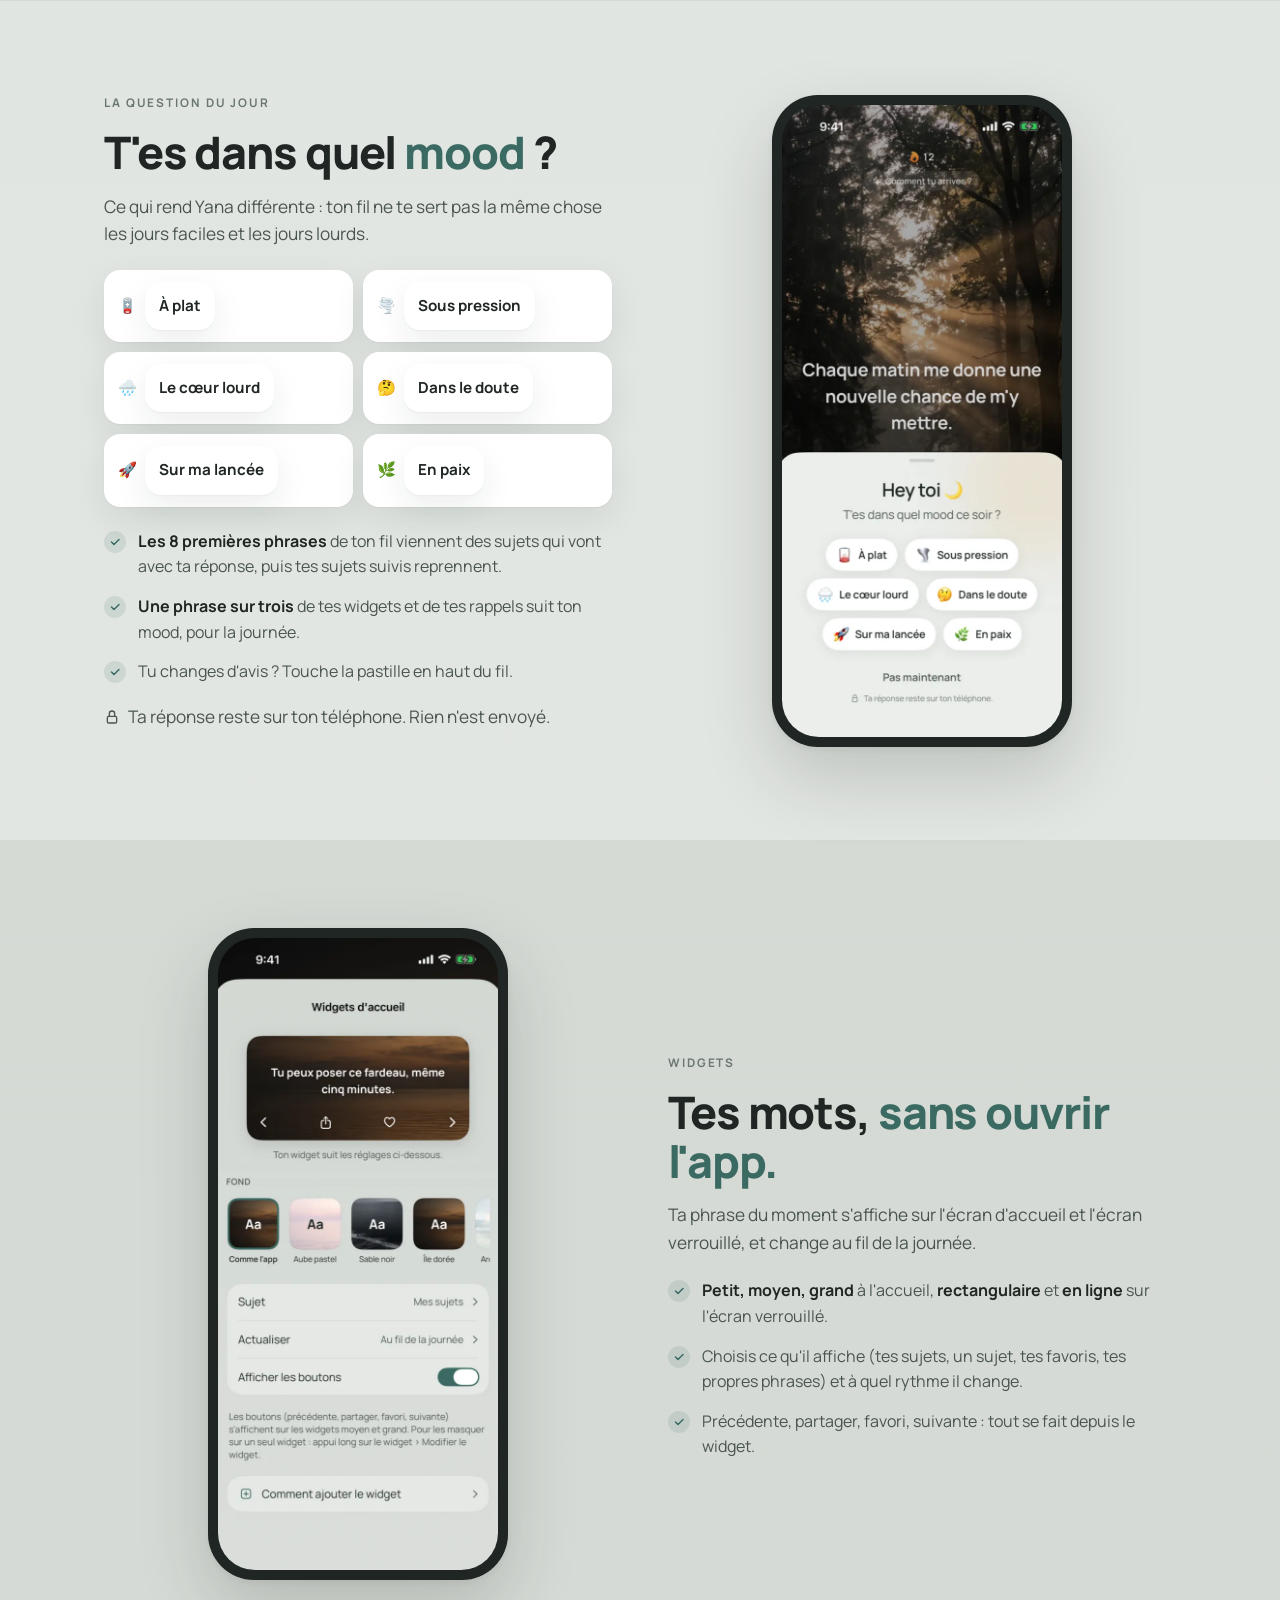
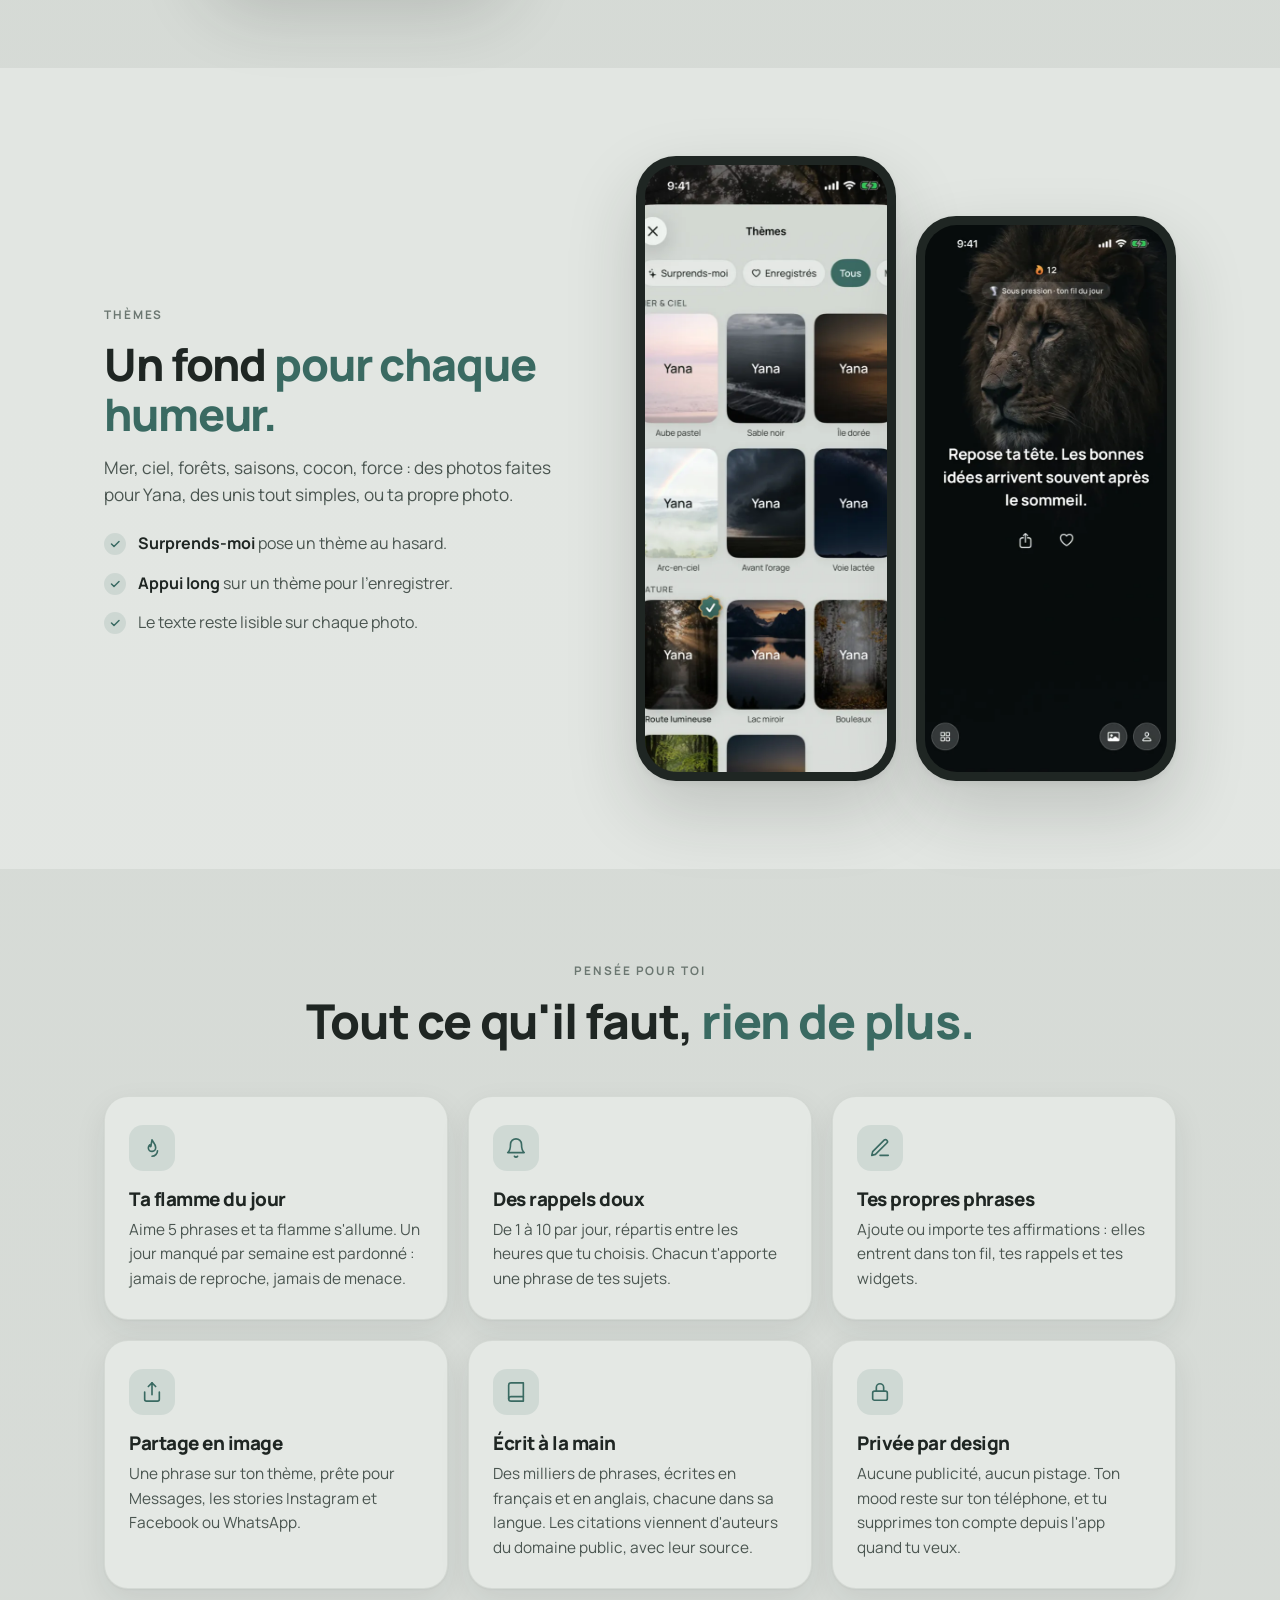
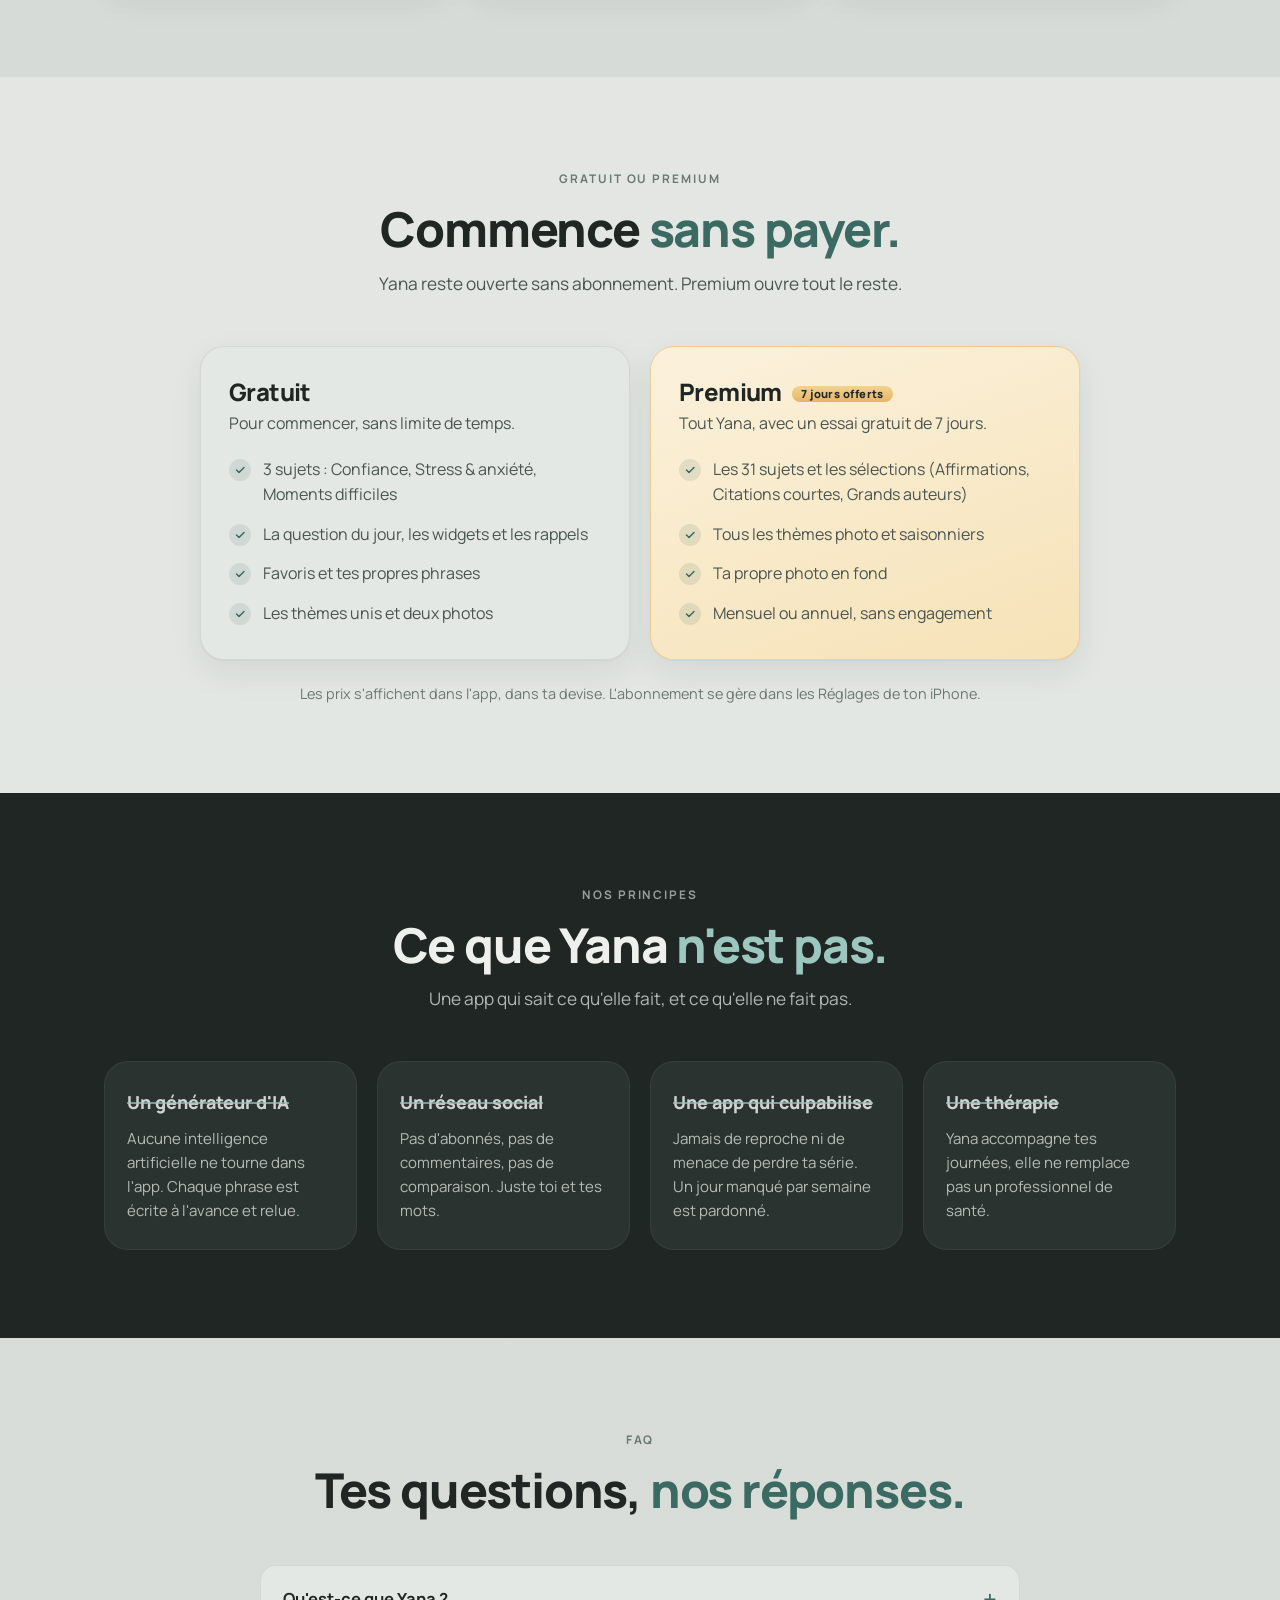
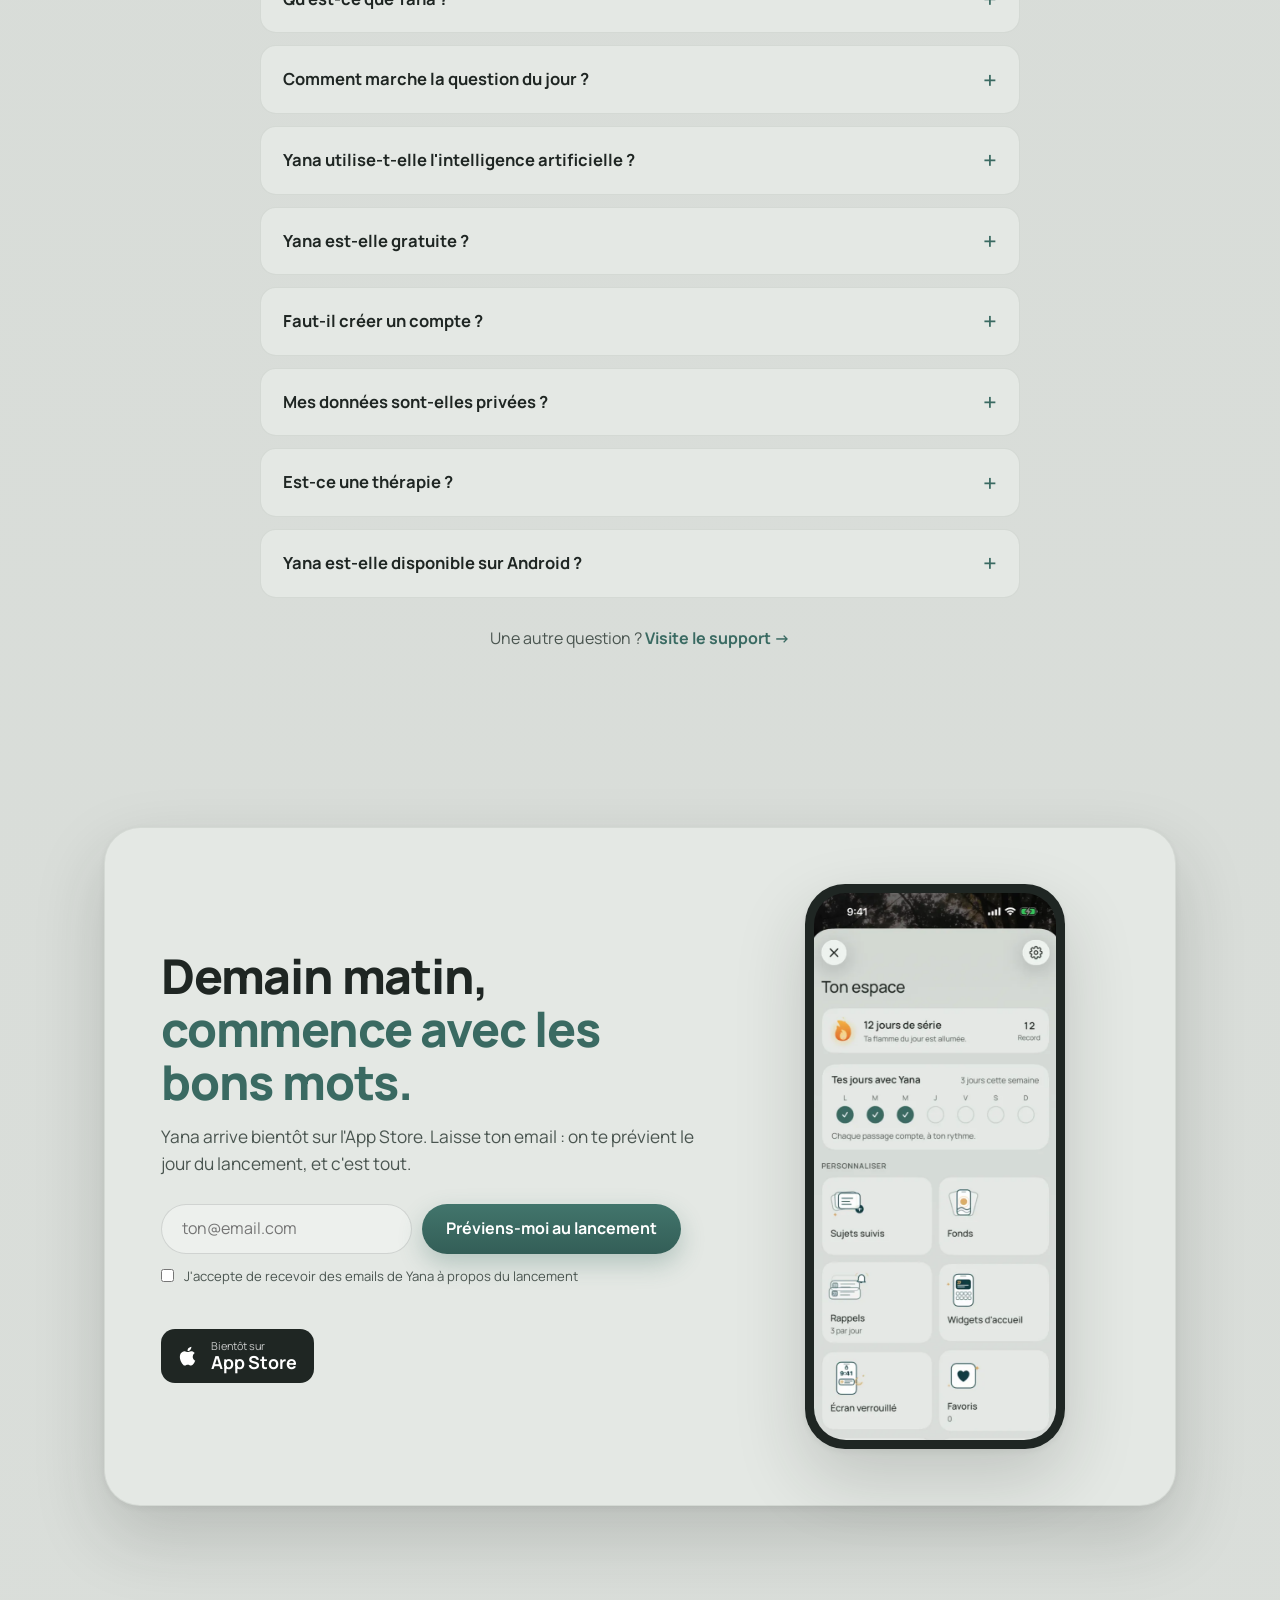
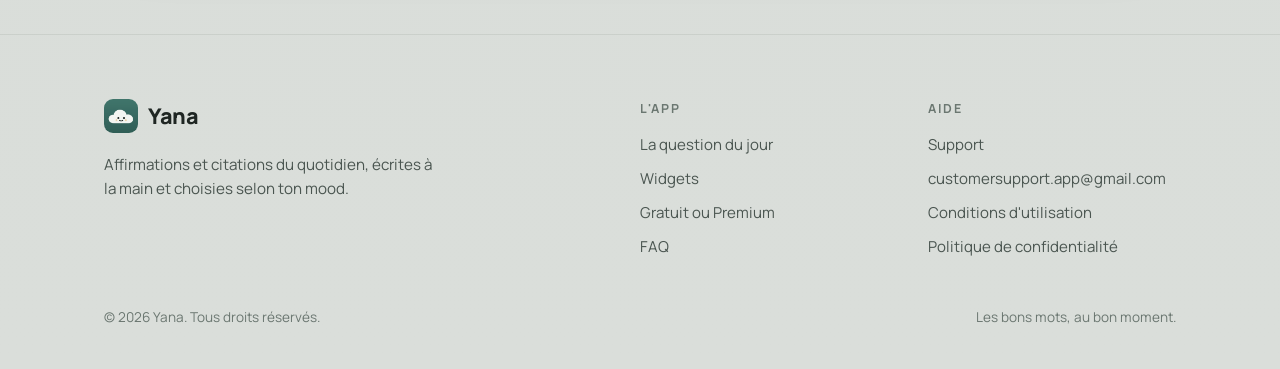
==== commit 7812af8b: "feat: rebuild the site for the affirmations app - New home page: today's mood question, widgets, pho" ====
--- a/fr/index.html
+++ b/fr/index.html
@@ -4,9 +4,9 @@
 <head>
 <meta charset="UTF-8">
 <meta name="viewport" content="width=device-width, initial-scale=1.0">
-<title>Yana — App de manifestation et d'affirmations au quotidien</title>
-<meta name="description" content="Yana écrit deux courtes séances audio par jour pour ton objectif : visualisation, affirmations personnalisées et une petite mission. Confiance, discipline, carrière, argent.">
-<meta name="theme-color" content="#EEE8F8">
+<title>Yana — Affirmations et citations du quotidien, selon ton mood</title>
+<meta name="description" content="Yana est une app d'affirmations et de citations pour iPhone. Dis comment tu arrives aujourd'hui, et ton fil s'ouvre sur les phrases qu'il te faut. Écrites à la main, sur ton écran d'accueil et ton écran verrouillé.">
+<meta name="theme-color" content="#D3D8D3">
 <link rel="canonical" href="https://www.heyyana.com/fr">
 <link rel="alternate" hreflang="en" href="https://www.heyyana.com/">
 <link rel="alternate" hreflang="fr" href="https://www.heyyana.com/fr">
@@ -14,33 +14,34 @@
 <meta property="og:type" content="website">
 <meta property="og:site_name" content="Yana">
 <meta property="og:url" content="https://www.heyyana.com/fr">
-<meta property="og:title" content="Yana — App de manifestation et d&#x27;affirmations au quotidien">
-<meta property="og:description" content="Yana écrit deux courtes séances audio par jour pour ton objectif : visualisation, affirmations personnalisées et une petite mission. Confiance, discipline, carrière, argent.">
+<meta property="og:title" content="Yana — Affirmations et citations du quotidien, selon ton mood">
+<meta property="og:description" content="Yana est une app d&#x27;affirmations et de citations pour iPhone. Dis comment tu arrives aujourd&#x27;hui, et ton fil s&#x27;ouvre sur les phrases qu&#x27;il te faut. Écrites à la main, sur ton écran d&#x27;accueil et ton écran verrouillé.">
 <meta property="og:image" content="https://www.heyyana.com/assets/og-fr.jpg">
 <meta property="og:image:width" content="1200">
 <meta property="og:image:height" content="630">
 <meta property="og:locale" content="fr_FR">
 <meta property="og:locale:alternate" content="en_US">
 <meta name="twitter:card" content="summary_large_image">
-<meta name="twitter:title" content="Yana — App de manifestation et d&#x27;affirmations au quotidien">
-<meta name="twitter:description" content="Yana écrit deux courtes séances audio par jour pour ton objectif : visualisation, affirmations personnalisées et une petite mission. Confiance, discipline, carrière, argent.">
+<meta name="twitter:title" content="Yana — Affirmations et citations du quotidien, selon ton mood">
+<meta name="twitter:description" content="Yana est une app d&#x27;affirmations et de citations pour iPhone. Dis comment tu arrives aujourd&#x27;hui, et ton fil s&#x27;ouvre sur les phrases qu&#x27;il te faut. Écrites à la main, sur ton écran d&#x27;accueil et ton écran verrouillé.">
 <meta name="twitter:image" content="https://www.heyyana.com/assets/og-fr.jpg">
 <link rel="icon" type="image/png" href="/assets/favicon.png">
 <link rel="apple-touch-icon" href="/assets/apple-touch-icon.png">
 <link rel="preconnect" href="https://fonts.googleapis.com">
 <link rel="preconnect" href="https://fonts.gstatic.com" crossorigin>
-<link href="https://fonts.googleapis.com/css2?family=Newsreader:ital,opsz,wght@0,6..72,400;1,6..72,400&display=swap" rel="stylesheet">
+<link href="https://fonts.googleapis.com/css2?family=Manrope:wght@400;500;600;700;800&display=swap" rel="stylesheet">
 <link rel="stylesheet" href="/styles.css">
 </head>
 <body class="has-mobile-cta">
 
 <header class="site-header">
   <div class="container header-inner">
-    <a href="#top" class="logo" aria-label="Yana">Yana</a>
+    <a href="#top" class="logo" aria-label="Yana"><img src="/assets/icon.png" alt="" width="34" height="34">Yana</a>
     <nav class="nav" aria-label="Main">
-      <a href="#how">Comment ça marche</a>
-      <a href="#ritual">Le rituel</a>
-      <a href="#journey">Le parcours</a>
+      <a href="#mood">La question du jour</a>
+      <a href="#widgets">Widgets</a>
+      <a href="#features">Fonctionnalités</a>
+      <a href="#faq">FAQ</a>
       <a href="/fr/support">Support</a>
     </nav>
     <div class="header-actions">
@@ -56,15 +57,15 @@
   <section class="hero">
     <div class="container hero-grid">
       <div class="hero-copy">
-        <span class="eyebrow">Manifestation quotidienne</span>
-        <h1>Construis la vie <em>que tu veux.</em></h1>
+        <span class="eyebrow">Affirmations et citations du quotidien</span>
+        <h1>Les bons mots, <em>au bon moment.</em></h1>
         <p class="hero-sub">
-          <span>Deux courtes séances audio par jour, écrites pour ta</span>
+          <span>Pour les jours où tu es</span>
           <span class="rotator" id="rotator"
-                data-words-en="confidence.|discipline.|career.|money goals."
-                data-words-fr="confiance.|discipline.|carrière.|relation à l'argent.">confidence.</span>
+                data-words-en="under pressure.|doubting yourself.|heavy-hearted.|on a roll.|at peace."
+                data-words-fr="sous pression.|dans le doute.|le cœur lourd.|sur ta lancée.|en paix.">under pressure.</span>
           <br>
-          <span>Le matin pour te lancer. Le soir pour relire ta journée, sans culpabilité.</span>
+          <span>Dis à Yana comment tu arrives aujourd'hui : ton fil s'ouvre sur les phrases qu'il te faut. Des affirmations, des maximes et de grands auteurs, <strong>écrits à la main</strong>, jusque sur ton écran verrouillé.</span>
         </p>
 
         <div class="hero-cta" id="download">
@@ -73,7 +74,7 @@
               <div class="waitlist-row">
                 <label class="visually-hidden" for="waitlist-email-hero">Ton adresse email</label>
                 <input type="email" id="waitlist-email-hero" name="email" autocomplete="email" required>
-                <button type="submit" class="btn btn-accent">Rejoindre la liste d'attente</button>
+                <button type="submit" class="btn btn-accent">Préviens-moi au lancement</button>
               </div>
               <input type="text" name="website" class="signup-trap" tabindex="-1" autocomplete="off" aria-hidden="true">
               <label class="signup-consent">
@@ -82,7 +83,7 @@
               </label>
               <p class="signup-msg" role="status" aria-live="polite"></p>
             </form>
-            <p class="waitlist-done js-signup-done" hidden>Tu es sur la liste d'attente. On te prévient dès le lancement !</p>
+            <p class="waitlist-done js-signup-done" hidden>C'est noté ! On te prévient dès que Yana arrive sur l'App Store.</p>
           </div>
           <a class="store-badge js-store" aria-disabled="true" role="link">
             <svg viewBox="0 0 24 24" fill="currentColor" aria-hidden="true"><path d="M16.37 12.6c-.02-2.2 1.8-3.26 1.88-3.31-1.03-1.5-2.62-1.7-3.19-1.73-1.36-.14-2.65.8-3.34.8-.69 0-1.75-.78-2.88-.76-1.48.02-2.85.86-3.61 2.19-1.54 2.67-.39 6.63 1.11 8.8.73 1.06 1.6 2.25 2.75 2.2 1.1-.04 1.52-.71 2.85-.71 1.33 0 1.71.71 2.88.69 1.19-.02 1.94-1.08 2.67-2.14.84-1.23 1.19-2.42 1.21-2.48-.03-.01-2.32-.89-2.33-3.55zM14.2 6.13c.61-.74 1.02-1.76.91-2.78-.88.04-1.94.59-2.57 1.32-.56.65-1.06 1.69-.93 2.69.98.08 1.98-.5 2.59-1.23z"/></svg>
@@ -93,59 +94,28 @@
           </a>
           <p class="cta-note js-store-note"><span class="dot-pulse"></span><span>En cours de validation par Apple</span></p>
         </div>
-
-      </div>
-
-      <div class="hero-visual" aria-hidden="true">
-        <div class="goal-chip c1"><small>Exemple d'objectif</small><span>« Prendre la parole en réunion sans trembler »</span></div>
-        <div class="goal-chip c2"><small>Exemple d'objectif</small><span>« Lancer ma boutique en ligne avant l'été »</span></div>
-        <div class="goal-chip c3"><small>Exemple d'objectif</small><span>« Me lever à 6 h, pour moi »</span></div>
-
+      </div>
+
+      <div class="hero-visual">
+        <span class="mood-float m1" aria-hidden="true">🌪️ <span>Sous pression</span></span>
+        <span class="mood-float m2" aria-hidden="true">🚀 <span>Sur ma lancée</span></span>
+        <span class="mood-float m3" aria-hidden="true">🌿 <span>En paix</span></span>
         <div class="phone">
-          <div class="phone-screen">
-            <div class="phone-island"></div>
-            <div class="ps-status"><span>7:42</span><span class="icons"><i></i><i></i></span></div>
-            <div class="ps-top"><span class="ps-logo">Yana</span><span class="ps-avatar"></span></div>
-            <div>
-              <div class="ps-hello">Bonjour</div>
-              <div class="ps-day"><b>Jour 4</b><span>/ 30</span></div>
-            </div>
-            <div>
-              <div class="ps-track"><span class="on"></span><span></span><span></span><span></span></div>
-              <div class="ps-phase" style="margin-top:6px"><b>1 · Croire</b><span>Confiance en soi</span></div>
-            </div>
-            <div class="ps-card ps-session morning">
-              <span class="sun"><svg viewBox="0 0 24 24" fill="none" stroke="currentColor" stroke-width="2" stroke-linecap="round"><circle cx="12" cy="14" r="4"/><path d="M12 4v3M4.9 7.9l2 2M19.1 7.9l-2 2M3 18h18"/></svg></span>
-              <span class="txt"><b>Matin</b><small>Pourquoi je me lève ?</small></span>
-              <span class="ps-go">Commencer</span>
-            </div>
-            <div class="ps-card ps-session evening">
-              <span class="sun"><svg viewBox="0 0 24 24" fill="none" stroke="currentColor" stroke-width="2" stroke-linecap="round"><path d="M20 14.5A8 8 0 1 1 9.5 4a6.5 6.5 0 0 0 10.5 10.5z"/></svg></span>
-              <span class="txt"><b>Soir</b><small>Pourquoi je continue ?</small></span>
-              <span class="ps-lock">Ce soir</span>
-            </div>
-            <div class="ps-card ps-mission">
-              <div class="lbl">Ta mission du jour</div>
-              <p>Pose une question pendant la réunion de 10 h, même courte.</p>
-            </div>
-            <div class="ps-card ps-finish">
-              <div class="lbl">Ta ligne d'arrivée</div>
-              <p>Présenter mon projet devant l'équipe, d'une voix posée.</p>
-            </div>
-            <div class="ps-tabs"><span class="on"><i></i><span>Aujourd'hui</span></span><span><i></i><span>Parcours</span></span><span><i></i><span>Profil</span></span></div>
-          </div>
+          <img src="/assets/shots/fr-feed.webp" width="600" height="1304" alt="Le fil de Yana : une affirmation sur une photo de forêt, sous le mood « Sous pression »">
         </div>
       </div>
     </div>
   </section>
 
-  <!-- ============ DOMAINES ============ -->
-  <div class="domains">
-    <div class="container domains-inner">
-      <span class="domain-pill"><span>✦</span><span>Confiance en soi</span></span>
-      <span class="domain-pill"><span>◐</span><span>Discipline</span></span>
-      <span class="domain-pill"><span>↗</span><span>Carrière & projets</span></span>
-      <span class="domain-pill"><span>◇</span><span>Argent</span></span>
+  <!-- ============ MOODS ============ -->
+  <div class="moods" aria-label="Moods">
+    <div class="container moods-inner">
+      <span class="mood-pill">🪫 <span>À plat</span></span>
+      <span class="mood-pill">🌪️ <span>Sous pression</span></span>
+      <span class="mood-pill">🌧️ <span>Le cœur lourd</span></span>
+      <span class="mood-pill">🤔 <span>Dans le doute</span></span>
+      <span class="mood-pill">🚀 <span>Sur ma lancée</span></span>
+      <span class="mood-pill">🌿 <span>En paix</span></span>
     </div>
   </div>
 
@@ -154,102 +124,98 @@
     <div class="container">
       <div class="section-head reveal">
         <span class="eyebrow">Comment ça marche</span>
-        <h2>Un objectif. <em>Tes mots.</em> Un chemin.</h2>
-        <p>Pas de bibliothèque d'affirmations toutes faites. Yana part de ce que tu veux vraiment, et l'écrit pour toi, chaque jour.</p>
+        <h2>Trois gestes, <em>chaque jour.</em></h2>
+        <p>Pas de compte à créer, pas de questionnaire sans fin. Tu choisis ce qui te parle, et Yana fait le tri pour toi.</p>
       </div>
       <div class="steps">
         <article class="card step reveal">
           <div class="step-num">01</div>
-          <h3>Dis ce que tu veux</h3>
-          <p>Écris ou dicte ton objectif, avec tes propres mots. Quelques questions douces aident Yana à comprendre d'où tu pars et ce qui te bloque.</p>
-          <div class="quote">« Je veux oser dire non au travail. »</div>
+          <h3>Choisis tes sujets</h3>
+          <p>Confiance, discipline, amour, résilience, sport… 31 sujets en 6 familles. Tu les suis, ton fil les mélange.</p>
         </article>
         <article class="card step reveal">
           <div class="step-num">02</div>
-          <h3>Yana trace ton parcours</h3>
-          <p>Elle te propose une durée — de 14 à 90 jours — et t'explique pourquoi. Tu confirmes, et ton plan en quatre phases est construit, avec une ligne d'arrivée claire.</p>
+          <h3>Dis comment tu arrives</h3>
+          <p>À la première ouverture du jour, une question, six réponses. Ton fil s'ouvre sur les phrases faites pour ce mood-là.</p>
         </article>
         <article class="card step reveal">
           <div class="step-num">03</div>
-          <h3>Écoute, matin et soir</h3>
-          <p>Chaque séance est écrite pour ce jour-là : ton jour du parcours, ton humeur, ce que tu as fait hier et ce que tu en as dit. Elle s'ajuste après chaque écoute.</p>
-        </article>
-      </div>
-    </div>
-  </section>
-
-  <!-- ============ LE RITUEL ============ -->
-  <section id="ritual" class="ritual">
-    <div class="container">
-      <div class="section-head reveal">
-        <span class="eyebrow">Le rituel quotidien</span>
-        <h2>Deux moments qui <em>ne disent pas</em> la même chose.</h2>
-        <p>Le matin engage. Le soir relit, et referme la boucle sur l'action du matin.</p>
-      </div>
-      <div class="ritual-grid">
-        <article class="card slot morning reveal">
-          <div class="slot-top">
-            <span class="slot-icon"><svg viewBox="0 0 24 24" fill="none" stroke="currentColor" stroke-width="1.8" stroke-linecap="round"><circle cx="12" cy="14" r="4"/><path d="M12 4v3M4.9 7.9l2 2M19.1 7.9l-2 2M3 18h18"/></svg></span>
-            <span class="slot-when">Le matin</span>
-          </div>
-          <h3>« Pourquoi je me lève ? »</h3>
-          <p>Ta raison d'avancer aujourd'hui, et une seule petite mission.</p>
-          <ol class="flow">
-            <li><b>1</b><span>Check-in : comment tu te sens</span></li>
-            <li><b>2</b><span>Ancrage : respirer, revenir ici</span></li>
-            <li><b>3</b><span>Ta scène future, vécue au présent</span></li>
-            <li><b>4</b><span>Affirmations écrites pour toi</span></li>
-            <li class="hl"><b>5</b><span>Ta mission du jour</span><span class="tag">Action</span></li>
-          </ol>
-        </article>
-        <article class="card slot evening reveal">
-          <div class="slot-top">
-            <span class="slot-icon"><svg viewBox="0 0 24 24" fill="none" stroke="currentColor" stroke-width="1.8" stroke-linecap="round"><path d="M20 14.5A8 8 0 1 1 9.5 4a6.5 6.5 0 0 0 10.5 10.5z"/></svg></span>
-            <span class="slot-when">Le soir</span>
-          </div>
-          <h3>« Pourquoi je continue ? »</h3>
-          <p>Ce que tu as fait de ta mission. Si tu ne l'as pas faite, aucun reproche.</p>
-          <ol class="flow">
-            <li><b>1</b><span>Check-in : mission faite ? une preuve ?</span></li>
-            <li><b>2</b><span>Bilan de ta journée</span></li>
-            <li><b>3</b><span>Gratitude</span></li>
-            <li><b>4</b><span>Lâcher-prise, pour bien dormir</span></li>
-          </ol>
-        </article>
-      </div>
-      <p class="ritual-note reveal">Assez simple pour devenir une habitude. <em>Assez personnel pour compter.</em></p>
-    </div>
-  </section>
-
-  <!-- ============ LE PARCOURS ============ -->
-  <section id="journey">
-    <div class="container journey-wrap">
-      <div class="section-head reveal">
-        <span class="eyebrow">Le parcours</span>
-        <h2>Un chemin en <em>quatre phases</em>, à ton rythme.</h2>
-        <p>Chaque phase couvre un quart de ton parcours, quelle que soit sa durée. Les séances changent de ton avec toi : d'abord y croire, puis le vivre, puis le faire.</p>
-        <div class="lengths">
-          <span>14 jours</span><span>21 jours</span><span class="rec">30 jours</span><span>60 jours</span><span>90 jours</span>
+          <h3>Fais défiler, aime, partage</h3>
+          <p>Une phrase plein écran, puis la suivante. Garde tes préférées, partage-les en image, et aime-en cinq pour allumer ta flamme du jour.</p>
+        </article>
+      </div>
+    </div>
+  </section>
+
+  <!-- ============ LA QUESTION DU JOUR ============ -->
+  <section id="mood" class="band">
+    <div class="container split">
+      <div class="split-copy reveal">
+        <span class="eyebrow">La question du jour</span>
+        <h2>T'es dans quel <em>mood</em> ?</h2>
+        <p>Ce qui rend Yana différente : ton fil ne te sert pas la même chose les jours faciles et les jours lourds.</p>
+        <div class="mood-grid">
+          <span>🪫 <span>À plat</span></span>
+          <span>🌪️ <span>Sous pression</span></span>
+          <span>🌧️ <span>Le cœur lourd</span></span>
+          <span>🤔 <span>Dans le doute</span></span>
+          <span>🚀 <span>Sur ma lancée</span></span>
+          <span>🌿 <span>En paix</span></span>
         </div>
-        <p class="lengths-note">Yana recommande une durée selon ton objectif. Tu peux prolonger ensuite.</p>
-      </div>
-      <div>
-        <div class="phases">
-          <div class="card phase reveal"><span class="phase-badge">1</span><div><h3><span>Croire</span><small>0–25 %</small></h3><p>Rendre ton objectif croyable.</p></div></div>
-          <div class="card phase reveal"><span class="phase-badge">2</span><div><h3><span>Devenir</span><small>25–50 %</small></h3><p>L'incarner, en parler au présent.</p></div></div>
-          <div class="card phase reveal"><span class="phase-badge">3</span><div><h3><span>Agir</span><small>50–75 %</small></h3><p>Passer à l'action, un pas plus grand chaque jour.</p></div></div>
-          <div class="card phase reveal"><span class="phase-badge">4</span><div><h3><span>Ancrer</span><small>75–100 %</small></h3><p>L'ancrer, et préparer l'après.</p></div></div>
-        </div>
-        <div class="pause-note reveal">
-          <svg viewBox="0 0 24 24" fill="none" stroke="currentColor" stroke-width="2" stroke-linecap="round"><rect x="6" y="5" width="4" height="14" rx="1"/><rect x="14" y="5" width="4" height="14" rx="1"/></svg>
-          <span><strong>Un jour manqué met en pause, il ne fait pas sauter de jour.</strong> Tu reprends exactement là où tu en étais. Rien n'est perdu.</span>
-        </div>
+        <ul class="bullets">
+          <li><span><b>Les 8 premières phrases</b> de ton fil viennent des sujets qui vont avec ta réponse, puis tes sujets suivis reprennent.</span></li>
+          <li><span><b>Une phrase sur trois</b> de tes widgets et de tes rappels suit ton mood, pour la journée.</span></li>
+          <li><span>Tu changes d'avis ? Touche la pastille en haut du fil.</span></li>
+        </ul>
+        <p class="note"><svg viewBox="0 0 24 24" fill="none" stroke="currentColor" stroke-width="2" stroke-linecap="round" stroke-linejoin="round"><rect x="5" y="11" width="14" height="10" rx="2"/><path d="M8 11V7a4 4 0 0 1 8 0v4"/></svg><span>Ta réponse reste sur ton téléphone. Rien n'est envoyé.</span></p>
+      </div>
+      <div class="split-visual reveal">
+        <div class="phone"><img src="/assets/shots/fr-mood.webp" width="600" height="1304" loading="lazy" alt="La question du jour dans Yana, avec six bulles de mood"></div>
+      </div>
+    </div>
+  </section>
+
+  <!-- ============ WIDGETS ============ -->
+  <section id="widgets">
+    <div class="container split reverse">
+      <div class="split-copy reveal">
+        <span class="eyebrow">Widgets</span>
+        <h2>Tes mots, <em>sans ouvrir l'app.</em></h2>
+        <p>Ta phrase du moment s'affiche sur l'écran d'accueil et l'écran verrouillé, et change au fil de la journée.</p>
+        <ul class="bullets">
+          <li><span><b>Petit, moyen, grand</b> à l'accueil, <b>rectangulaire</b> et <b>en ligne</b> sur l'écran verrouillé.</span></li>
+          <li><span>Choisis ce qu'il affiche (tes sujets, un sujet, tes favoris, tes propres phrases) et à quel rythme il change.</span></li>
+          <li><span>Précédente, partager, favori, suivante : tout se fait depuis le widget.</span></li>
+        </ul>
+      </div>
+      <div class="split-visual reveal">
+        <div class="phone"><img src="/assets/shots/fr-widget.webp" width="600" height="1304" loading="lazy" alt="Les réglages du widget d'accueil dans Yana"></div>
+      </div>
+    </div>
+  </section>
+
+  <!-- ============ THÈMES ============ -->
+  <section id="themes" class="band">
+    <div class="container split">
+      <div class="split-copy reveal">
+        <span class="eyebrow">Thèmes</span>
+        <h2>Un fond <em>pour chaque humeur.</em></h2>
+        <p>Mer, ciel, forêts, saisons, cocon, force : des photos faites pour Yana, des unis tout simples, ou ta propre photo.</p>
+        <ul class="bullets">
+          <li><span><b>Surprends-moi</b> pose un thème au hasard.</span></li>
+          <li><span><b>Appui long</b> sur un thème pour l'enregistrer.</span></li>
+          <li><span>Le texte reste lisible sur chaque photo.</span></li>
+        </ul>
+      </div>
+      <div class="split-visual reveal">
+        <div class="phone sm"><img src="/assets/shots/fr-themes.webp" width="600" height="1304" loading="lazy" alt="La galerie des thèmes de Yana"></div>
+        <div class="phone sm"><img src="/assets/shots/fr-lion.webp" width="600" height="1304" loading="lazy" alt="Une phrase sur le thème Lion"></div>
       </div>
     </div>
   </section>
 
   <!-- ============ FONCTIONNALITÉS ============ -->
-  <section id="features" class="ritual">
+  <section id="features">
     <div class="container">
       <div class="section-head reveal">
         <span class="eyebrow">Pensée pour toi</span>
@@ -257,36 +223,70 @@
       </div>
       <div class="features-grid">
         <article class="card feature reveal">
-          <div class="feature-icon"><svg viewBox="0 0 24 24" fill="none" stroke="currentColor" stroke-width="1.8" stroke-linecap="round" stroke-linejoin="round"><path d="M12 20h9"/><path d="M16.5 3.5a2.1 2.1 0 0 1 3 3L7 19l-4 1 1-4z"/></svg></div>
-          <h3>Écrite chaque jour, pour toi</h3>
-          <p>Aucune séance n'est réutilisée. Chacune part de ton objectif, de ton jour et de ce que tu as vécu la veille.</p>
-        </article>
-        <article class="card feature reveal">
-          <div class="feature-icon"><svg viewBox="0 0 24 24" fill="none" stroke="currentColor" stroke-width="1.8" stroke-linecap="round" stroke-linejoin="round"><path d="M21 12a9 9 0 1 1-3-6.7L21 8"/><path d="M21 3v5h-5"/></svg></div>
-          <h3>Elle apprend de toi</h3>
-          <p>Dis à Yana ce qui a marché ou non. Le ton, le rythme et les missions s'ajustent à tes retours.</p>
-        </article>
-        <article class="card feature reveal">
-          <div class="feature-icon"><svg viewBox="0 0 24 24" fill="none" stroke="currentColor" stroke-width="1.8" stroke-linecap="round" stroke-linejoin="round"><path d="M9 18V5l12-2v13"/><circle cx="6" cy="18" r="3"/><circle cx="18" cy="16" r="3"/></svg></div>
-          <h3>Ta voix, ta musique</h3>
-          <p>Choisis la voix qui te parle, son débit, et une musique de fond douce — ou le silence.</p>
+          <div class="feature-icon"><svg viewBox="0 0 24 24" fill="none" stroke="currentColor" stroke-width="1.8" stroke-linecap="round" stroke-linejoin="round"><path d="M12 3c1 3 4 4.5 4 8.5A4 4 0 0 1 8 12c0-1.5.5-2.5 1.5-3.5C9.5 11 11 11 11 9c0-2 1-4 1-6z"/><path d="M12 21a6 6 0 0 0 6-6"/></svg></div>
+          <h3>Ta flamme du jour</h3>
+          <p>Aime 5 phrases et ta flamme s'allume. Un jour manqué par semaine est pardonné : jamais de reproche, jamais de menace.</p>
         </article>
         <article class="card feature reveal">
           <div class="feature-icon"><svg viewBox="0 0 24 24" fill="none" stroke="currentColor" stroke-width="1.8" stroke-linecap="round" stroke-linejoin="round"><path d="M18 8a6 6 0 0 0-12 0c0 7-3 9-3 9h18s-3-2-3-9"/><path d="M13.7 21a2 2 0 0 1-3.4 0"/></svg></div>
-          <h3>Deux rappels, pas plus</h3>
-          <p>Un le matin, un le soir, aux heures que tu choisis. Leur texte est écrit par ta séance précédente.</p>
+          <h3>Des rappels doux</h3>
+          <p>De 1 à 10 par jour, répartis entre les heures que tu choisis. Chacun t'apporte une phrase de tes sujets.</p>
         </article>
         <article class="card feature reveal">
-          <div class="feature-icon"><svg viewBox="0 0 24 24" fill="none" stroke="currentColor" stroke-width="1.8" stroke-linecap="round" stroke-linejoin="round"><circle cx="12" cy="12" r="9"/><circle cx="12" cy="12" r="5"/><circle cx="12" cy="12" r="1"/></svg></div>
-          <h3>Jusqu'à 3 objectifs</h3>
-          <p>Mène plusieurs parcours en parallèle. Un seul par jour prend ton matin et ton soir, pour garder le cap.</p>
+          <div class="feature-icon"><svg viewBox="0 0 24 24" fill="none" stroke="currentColor" stroke-width="1.8" stroke-linecap="round" stroke-linejoin="round"><path d="M12 20h9"/><path d="M16.5 3.5a2.1 2.1 0 0 1 3 3L7 19l-4 1 1-4z"/></svg></div>
+          <h3>Tes propres phrases</h3>
+          <p>Ajoute ou importe tes affirmations : elles entrent dans ton fil, tes rappels et tes widgets.</p>
+        </article>
+        <article class="card feature reveal">
+          <div class="feature-icon"><svg viewBox="0 0 24 24" fill="none" stroke="currentColor" stroke-width="1.8" stroke-linecap="round" stroke-linejoin="round"><path d="M4 12v8a2 2 0 0 0 2 2h12a2 2 0 0 0 2-2v-8"/><path d="M16 6l-4-4-4 4"/><path d="M12 2v13"/></svg></div>
+          <h3>Partage en image</h3>
+          <p>Une phrase sur ton thème, prête pour Messages, les stories Instagram et Facebook ou WhatsApp.</p>
+        </article>
+        <article class="card feature reveal">
+          <div class="feature-icon"><svg viewBox="0 0 24 24" fill="none" stroke="currentColor" stroke-width="1.8" stroke-linecap="round" stroke-linejoin="round"><path d="M4 19.5A2.5 2.5 0 0 1 6.5 17H20"/><path d="M6.5 2H20v20H6.5A2.5 2.5 0 0 1 4 19.5v-15A2.5 2.5 0 0 1 6.5 2z"/></svg></div>
+          <h3>Écrit à la main</h3>
+          <p>Des milliers de phrases, écrites en français et en anglais, chacune dans sa langue. Les citations viennent d'auteurs du domaine public, avec leur source.</p>
         </article>
         <article class="card feature reveal">
           <div class="feature-icon"><svg viewBox="0 0 24 24" fill="none" stroke="currentColor" stroke-width="1.8" stroke-linecap="round" stroke-linejoin="round"><rect x="4" y="11" width="16" height="10" rx="2"/><path d="M8 11V7a4 4 0 0 1 8 0v4"/></svg></div>
           <h3>Privée par design</h3>
-          <p>Rien de ce que tu écris n'est rendu public. Supprime ton compte et toutes tes données depuis l'app, à tout moment.</p>
-        </article>
-      </div>
+          <p>Aucune publicité, aucun pistage. Ton mood reste sur ton téléphone, et tu supprimes ton compte depuis l'app quand tu veux.</p>
+        </article>
+      </div>
+    </div>
+  </section>
+
+  <!-- ============ OFFRE ============ -->
+  <section id="pricing" class="band">
+    <div class="container">
+      <div class="section-head reveal">
+        <span class="eyebrow">Gratuit ou Premium</span>
+        <h2>Commence <em>sans payer.</em></h2>
+        <p>Yana reste ouverte sans abonnement. Premium ouvre tout le reste.</p>
+      </div>
+      <div class="plans">
+        <article class="card plan reveal">
+          <h3>Gratuit</h3>
+          <p class="plan-sub">Pour commencer, sans limite de temps.</p>
+          <ul class="bullets">
+            <li><span>3 sujets : Confiance, Stress & anxiété, Moments difficiles</span></li>
+            <li><span>La question du jour, les widgets et les rappels</span></li>
+            <li><span>Favoris et tes propres phrases</span></li>
+            <li><span>Les thèmes unis et deux photos</span></li>
+          </ul>
+        </article>
+        <article class="card plan premium reveal">
+          <h3>Premium <span class="premium-badge">7 jours offerts</span></h3>
+          <p class="plan-sub">Tout Yana, avec un essai gratuit de 7 jours.</p>
+          <ul class="bullets">
+            <li><span>Les 31 sujets et les sélections (Affirmations, Citations courtes, Grands auteurs)</span></li>
+            <li><span>Tous les thèmes photo et saisonniers</span></li>
+            <li><span>Ta propre photo en fond</span></li>
+            <li><span>Mensuel ou annuel, sans engagement</span></li>
+          </ul>
+        </article>
+      </div>
+      <p class="plans-note reveal">Les prix s'affichent dans l'app, dans ta devise. L'abonnement se gère dans les Réglages de ton iPhone.</p>
     </div>
   </section>
 
@@ -299,17 +299,16 @@
         <p>Une app qui sait ce qu'elle fait, et ce qu'elle ne fait pas.</p>
       </div>
       <div class="not-grid">
-        <div class="not-item reveal"><div class="x">Une liste d'affirmations</div><p>Chaque mot est écrit pour ton objectif, pas copié d'un catalogue.</p></div>
-        <div class="not-item reveal"><div class="x">Un réseau social</div><p>Pas de fil, pas de likes, pas de comparaison. Juste toi et ton chemin.</p></div>
-        <div class="not-item reveal"><div class="x">Une app qui culpabilise</div><p>Pas de série perdue, pas de reproche. Le soir ne juge jamais.</p></div>
-        <div class="not-item reveal"><div class="x">Une thérapie</div><p>Yana n'est pas un service d'aide. Si ça ne va pas, elle te montre vers qui te tourner.</p></div>
-      </div>
-    </div>
-  </section>
-
+        <div class="not-item reveal"><div class="x">Un générateur d'IA</div><p>Aucune intelligence artificielle ne tourne dans l'app. Chaque phrase est écrite à l'avance et relue.</p></div>
+        <div class="not-item reveal"><div class="x">Un réseau social</div><p>Pas d'abonnés, pas de commentaires, pas de comparaison. Juste toi et tes mots.</p></div>
+        <div class="not-item reveal"><div class="x">Une app qui culpabilise</div><p>Jamais de reproche ni de menace de perdre ta série. Un jour manqué par semaine est pardonné.</p></div>
+        <div class="not-item reveal"><div class="x">Une thérapie</div><p>Yana accompagne tes journées, elle ne remplace pas un professionnel de santé.</p></div>
+      </div>
+    </div>
+  </section>
 
   <!-- ============ FAQ ============ -->
-  <section id="faq" class="ritual">
+  <section id="faq">
     <div class="container">
       <div class="section-head reveal">
         <span class="eyebrow">FAQ</span>
@@ -317,24 +316,32 @@
       </div>
       <div class="faq-list">
         <details class="faq-item reveal">
-          <summary>Qu'est-ce que la manifestation, avec Yana ?</summary>
-          <div class="answer"><p>Se représenter clairement la vie qu'on veut, y croire, puis agir chaque jour dans sa direction. Yana combine visualisation, affirmations écrites pour toi et une petite mission concrète chaque matin. La visualisation seule ne suffit pas : c'est l'action quotidienne qui compte.</p></div>
-        </details>
-        <details class="faq-item reveal">
-          <summary>Et si je rate un jour ?</summary>
-          <div class="answer"><p>Ton parcours se met simplement en pause. Il ne saute pas de jour : tu reprends là où tu en étais, sans reproche.</p></div>
+          <summary>Qu'est-ce que Yana ?</summary>
+          <div class="answer"><p>Une app iPhone d'affirmations et de citations du quotidien. Tu suis des sujets, tu fais défiler des phrases en plein écran, et tu les retrouves dans tes widgets et tes rappels. Chaque jour, une question sur ton mood ouvre ton fil sur les phrases qu'il te faut.</p></div>
+        </details>
+        <details class="faq-item reveal">
+          <summary>Comment marche la question du jour ?</summary>
+          <div class="answer"><p>À la première ouverture de la journée, Yana te demande comment tu arrives, avec six réponses. Ton fil commence par 8 phrases des sujets qui vont avec, et une phrase sur trois de tes widgets et rappels suit ton mood jusqu'au soir. Tu peux passer la question, ou changer ta réponse avec la pastille en haut du fil.</p></div>
         </details>
         <details class="faq-item reveal">
           <summary>Yana utilise-t-elle l'intelligence artificielle ?</summary>
-          <div class="answer"><p>Oui. Tes séances sont écrites et lues par des modèles d'IA, à partir de ton objectif et de tes retours. L'app te demande ton accord avant d'envoyer quoi que ce soit, et t'explique ce qui est partagé et avec qui.</p></div>
+          <div class="answer"><p>Non. Aucune IA ne tourne dans l'app et aucun texte n'est généré pour toi : le catalogue est écrit à l'avance, en français et en anglais, et relu avant d'être publié. Yana se contente de trier : tes sujets, ton mood, l'heure, ce que tu as déjà vu.</p></div>
+        </details>
+        <details class="faq-item reveal">
+          <summary>Yana est-elle gratuite ?</summary>
+          <div class="answer"><p>Oui, avec 3 sujets, la question du jour, les widgets, les rappels, tes favoris, tes propres phrases et les thèmes unis. Yana Premium ouvre les 31 sujets et tous les thèmes, avec 7 jours d'essai gratuit sur les formules mensuelle et annuelle.</p></div>
+        </details>
+        <details class="faq-item reveal">
+          <summary>Faut-il créer un compte ?</summary>
+          <div class="answer"><p>Non. Yana fonctionne tout de suite, sans inscription. Si tu veux retrouver tes favoris sur un autre iPhone, tu peux relier ton compte à Apple ou Google depuis les réglages.</p></div>
         </details>
         <details class="faq-item reveal">
           <summary>Mes données sont-elles privées ?</summary>
-          <div class="answer"><p>Rien de ce que tu écris n'est jamais rendu public ni vendu. Tu peux supprimer ton compte et toutes tes données depuis <span class="kbd">Profil → Supprimer mon compte</span>. Détails dans la <a href="https://stephanenkengue.github.io/Yana-legal/privacy.html">politique de confidentialité</a>.</p></div>
+          <div class="answer"><p>Oui. Pas de publicité, pas de pistage, rien n'est vendu. Ta réponse à la question du jour ne quitte jamais ton téléphone. Tu peux supprimer ton compte et tes données depuis <span class="kbd">Profil → Réglages → Supprimer mon compte</span>. Détails dans la <a href="https://stephanenkengue.github.io/Yana-legal/privacy.html">politique de confidentialité</a>.</p></div>
         </details>
         <details class="faq-item reveal">
           <summary>Est-ce une thérapie ?</summary>
-          <div class="answer"><p>Non. Yana est un outil de développement personnel, pas un service médical ni psychologique. Si tu traverses un moment difficile, parle à un professionnel de santé.</p></div>
+          <div class="answer"><p>Non. Yana est une app de bien-être au quotidien, pas un service médical ni psychologique. Si tu traverses un moment difficile, parle à un professionnel de santé.</p></div>
         </details>
         <details class="faq-item reveal">
           <summary>Yana est-elle disponible sur Android ?</summary>
@@ -350,14 +357,14 @@
     <div class="container">
       <div class="final-card reveal">
         <div>
-          <h2>Demain matin, <em>commence autrement.</em></h2>
-          <p>Yana arrive bientôt sur l'App Store. Une séance le matin, une séance le soir : le reste, c'est toi qui le construis.</p>
+          <h2>Demain matin, <em>commence avec les bons mots.</em></h2>
+          <p>Yana arrive bientôt sur l'App Store. Laisse ton email : on te prévient le jour du lancement, et c'est tout.</p>
           <div class="waitlist">
             <form class="waitlist-form js-signup-form" novalidate>
               <div class="waitlist-row">
                 <label class="visually-hidden" for="waitlist-email-end">Ton adresse email</label>
                 <input type="email" id="waitlist-email-end" name="email" autocomplete="email" required>
-                <button type="submit" class="btn btn-accent">Rejoindre la liste d'attente</button>
+                <button type="submit" class="btn btn-accent">Préviens-moi au lancement</button>
               </div>
               <input type="text" name="website" class="signup-trap" tabindex="-1" autocomplete="off" aria-hidden="true">
               <label class="signup-consent">
@@ -366,7 +373,7 @@
               </label>
               <p class="signup-msg" role="status" aria-live="polite"></p>
             </form>
-            <p class="waitlist-done js-signup-done" hidden>Tu es sur la liste d'attente. On te prévient dès le lancement !</p>
+            <p class="waitlist-done js-signup-done" hidden>C'est noté ! On te prévient dès que Yana arrive sur l'App Store.</p>
           </div>
           <a class="store-badge js-store" aria-disabled="true" role="link">
             <svg viewBox="0 0 24 24" fill="currentColor" aria-hidden="true"><path d="M16.37 12.6c-.02-2.2 1.8-3.26 1.88-3.31-1.03-1.5-2.62-1.7-3.19-1.73-1.36-.14-2.65.8-3.34.8-.69 0-1.75-.78-2.88-.76-1.48.02-2.85.86-3.61 2.19-1.54 2.67-.39 6.63 1.11 8.8.73 1.06 1.6 2.25 2.75 2.2 1.1-.04 1.52-.71 2.85-.71 1.33 0 1.71.71 2.88.69 1.19-.02 1.94-1.08 2.67-2.14.84-1.23 1.19-2.42 1.21-2.48-.03-.01-2.32-.89-2.33-3.55zM14.2 6.13c.61-.74 1.02-1.76.91-2.78-.88.04-1.94.59-2.57 1.32-.56.65-1.06 1.69-.93 2.69.98.08 1.98-.5 2.59-1.23z"/></svg>
@@ -376,7 +383,9 @@
             </span>
           </a>
         </div>
-        <picture><source srcset="/assets/figure.avif" type="image/avif"><img src="/assets/figure.png" alt="" loading="lazy" width="648" height="720"></picture>
+        <div class="final-visual">
+          <div class="phone sm"><img src="/assets/shots/fr-streak.webp" width="600" height="1304" loading="lazy" alt="Le profil de Yana avec une série de 12 jours"></div>
+        </div>
       </div>
     </div>
   </section>
@@ -385,8 +394,9 @@
 
 <dialog class="signup" id="signup" aria-labelledby="signup-title">
   <button type="button" class="signup-close js-signup-close" aria-label="Close">&times;</button>
+  <img src="/assets/icon.png" alt="" width="56" height="56">
   <span class="eyebrow">Bientôt sur l'App Store</span>
-  <h2 id="signup-title">Sois averti du lancement et reçois une <em>séance audio gratuite</em> en cadeau</h2>
+  <h2 id="signup-title">Découvre Yana <em>avant tout le monde</em></h2>
   <form class="signup-form js-signup-form" novalidate>
     <label class="visually-hidden" for="signup-email">Ton adresse email</label>
     <input type="email" id="signup-email" name="email" autocomplete="email" required>
@@ -407,33 +417,34 @@
 <div class="mobile-cta" id="mobile-cta" aria-hidden="true">
   <img src="/assets/icon.png" alt="">
   <span class="txt"><b>Yana</b><small class="js-store-note-short">Bientôt sur l'App Store</small></span>
-  <a class="btn btn-ink btn-sm js-store-btn" href="#download">Liste d'attente</a>
+  <a class="btn btn-ink btn-sm js-store-btn" href="#download">Me prévenir</a>
 </div>
 
 <footer class="site-footer">
   <div class="container">
     <div class="footer-grid">
       <div class="footer-brand">
-        <a href="#top" class="logo">Yana</a>
-        <p>Manifeste et visualise. Deux courtes séances par jour, écrites pour ton objectif.</p>
+        <a href="#top" class="logo"><img src="/assets/icon.png" alt="" width="34" height="34">Yana</a>
+        <p>Affirmations et citations du quotidien, écrites à la main et choisies selon ton mood.</p>
       </div>
       <div class="footer-col">
         <h4>L'app</h4>
-        <a href="#how">Comment ça marche</a>
-        <a href="#ritual">Le rituel</a>
+        <a href="#mood">La question du jour</a>
+        <a href="#widgets">Widgets</a>
+        <a href="#pricing">Gratuit ou Premium</a>
         <a href="#faq">FAQ</a>
       </div>
       <div class="footer-col">
         <h4>Aide</h4>
         <a href="/fr/support">Support</a>
-        <a href="mailto:digest.mtl@gmail.com">digest.mtl@gmail.com</a>
+        <a href="mailto:customersupport.app@gmail.com">customersupport.app@gmail.com</a>
         <a href="https://stephanenkengue.github.io/Yana-legal/terms.html">Conditions d'utilisation</a>
         <a href="https://stephanenkengue.github.io/Yana-legal/privacy.html">Politique de confidentialité</a>
       </div>
     </div>
     <div class="footer-bottom">
       <span>&copy; 2026 Yana. <span>Tous droits réservés.</span></span>
-      <span>Construis la vie que tu veux.</span>
+      <span>Les bons mots, au bon moment.</span>
     </div>
   </div>
 </footer>
@@ -458,7 +469,7 @@
    "name": "Yana",
    "operatingSystem": "iOS 17.0+",
    "applicationCategory": "LifestyleApplication",
-   "description": "Yana est une app de manifestation quotidienne pour iPhone. Deux courtes séances audio par jour, écrites pour ton objectif : visualisation, affirmations personnalisées et une petite mission.",
+   "description": "Yana est une app d'affirmations et de citations du quotidien pour iPhone. Une question sur ton mood ouvre ton fil sur les phrases qu'il te faut ; affirmations, maximes et citations écrites à la main, dans tes widgets d'écran d'accueil et d'écran verrouillé.",
    "inLanguage": [
     "en",
     "fr"
@@ -473,18 +484,18 @@
    "mainEntity": [
     {
      "@type": "Question",
-     "name": "Qu'est-ce que la manifestation, avec Yana ?",
-     "acceptedAnswer": {
-      "@type": "Answer",
-      "text": "Se représenter clairement la vie qu'on veut, y croire, puis agir chaque jour dans sa direction. Yana combine visualisation, affirmations écrites pour toi et une petite mission concrète chaque matin. La visualisation seule ne suffit pas : c'est l'action quotidienne qui compte."
-     }
-    },
-    {
-     "@type": "Question",
-     "name": "Et si je rate un jour ?",
-     "acceptedAnswer": {
-      "@type": "Answer",
-      "text": "Ton parcours se met simplement en pause. Il ne saute pas de jour : tu reprends là où tu en étais, sans reproche."
+     "name": "Qu'est-ce que Yana ?",
+     "acceptedAnswer": {
+      "@type": "Answer",
+      "text": "Une app iPhone d'affirmations et de citations du quotidien. Tu suis des sujets, tu fais défiler des phrases en plein écran, et tu les retrouves dans tes widgets et tes rappels. Chaque jour, une question sur ton mood ouvre ton fil sur les phrases qu'il te faut."
+     }
+    },
+    {
+     "@type": "Question",
+     "name": "Comment marche la question du jour ?",
+     "acceptedAnswer": {
+      "@type": "Answer",
+      "text": "À la première ouverture de la journée, Yana te demande comment tu arrives, avec six réponses. Ton fil commence par 8 phrases des sujets qui vont avec, et une phrase sur trois de tes widgets et rappels suit ton mood jusqu'au soir. Tu peux passer la question, ou changer ta réponse avec la pastille en haut du fil."
      }
     },
     {
@@ -492,7 +503,23 @@
      "name": "Yana utilise-t-elle l'intelligence artificielle ?",
      "acceptedAnswer": {
       "@type": "Answer",
-      "text": "Oui. Tes séances sont écrites et lues par des modèles d'IA, à partir de ton objectif et de tes retours. L'app te demande ton accord avant d'envoyer quoi que ce soit, et t'explique ce qui est partagé et avec qui."
+      "text": "Non. Aucune IA ne tourne dans l'app et aucun texte n'est généré pour toi : le catalogue est écrit à l'avance, en français et en anglais, et relu avant d'être publié. Yana se contente de trier : tes sujets, ton mood, l'heure, ce que tu as déjà vu."
+     }
+    },
+    {
+     "@type": "Question",
+     "name": "Yana est-elle gratuite ?",
+     "acceptedAnswer": {
+      "@type": "Answer",
+      "text": "Oui, avec 3 sujets, la question du jour, les widgets, les rappels, tes favoris, tes propres phrases et les thèmes unis. Yana Premium ouvre les 31 sujets et tous les thèmes, avec 7 jours d'essai gratuit sur les formules mensuelle et annuelle."
+     }
+    },
+    {
+     "@type": "Question",
+     "name": "Faut-il créer un compte ?",
+     "acceptedAnswer": {
+      "@type": "Answer",
+      "text": "Non. Yana fonctionne tout de suite, sans inscription. Si tu veux retrouver tes favoris sur un autre iPhone, tu peux relier ton compte à Apple ou Google depuis les réglages."
      }
     },
     {
@@ -500,7 +527,7 @@
      "name": "Mes données sont-elles privées ?",
      "acceptedAnswer": {
       "@type": "Answer",
-      "text": "Rien de ce que tu écris n'est jamais rendu public ni vendu. Tu peux supprimer ton compte et toutes tes données depuis Profil → Supprimer mon compte . Détails dans la politique de confidentialité ."
+      "text": "Oui. Pas de publicité, pas de pistage, rien n'est vendu. Ta réponse à la question du jour ne quitte jamais ton téléphone. Tu peux supprimer ton compte et tes données depuis Profil → Réglages → Supprimer mon compte . Détails dans la politique de confidentialité ."
      }
     },
     {
@@ -508,7 +535,7 @@
      "name": "Est-ce une thérapie ?",
      "acceptedAnswer": {
       "@type": "Answer",
-      "text": "Non. Yana est un outil de développement personnel, pas un service médical ni psychologique. Si tu traverses un moment difficile, parle à un professionnel de santé."
+      "text": "Non. Yana est une app de bien-être au quotidien, pas un service médical ni psychologique. Si tu traverses un moment difficile, parle à un professionnel de santé."
      }
     },
     {
--- a/styles.css
+++ b/styles.css
@@ -1,41 +1,31 @@
-/* Yana — tokens repris de Theme.swift (app iOS) */
+/* Yana — charte « Origine » de l'app iOS (Utils/Theme.swift, 2026-11-24) :
+   gris-vert mat, encre, accent sauge, miel réservé à Premium, Manrope. */
 :root {
-  --bg-top: #EEE8F8;
-  --bg-mid: #F5F0FA;
-  --bg-bottom: #F1EAF6;
-
-  --accent: #7D5670;
-  --accent-soft: rgba(125, 86, 112, 0.12);
-  --brand: #43215C;
-
-  --text: #1E1B22;
-  --text-2: #6B6570;
-  --text-3: #4D4652;
-  --text-muted: #8D7F97;
-  --text-fine: #9A939F;
-
-  --surface: rgba(255, 255, 255, 0.72);
-  --surface-strong: rgba(255, 255, 255, 0.86);
-  --surface-soft: rgba(255, 255, 255, 0.62);
-  --border: rgba(30, 27, 34, 0.08);
-  --track: rgba(30, 27, 34, 0.10);
-  --ink: #1E1B22;
-
-  --dawn: #C98A86;
-  --dawn-soft: rgba(201, 138, 134, 0.14);
-  --dusk: #5B4A8A;
-  --dusk-soft: rgba(91, 74, 138, 0.13);
-  --pearl: #B89BC8;
-  --rationale: #5D3D52;
-  --shadow-ink: 48, 32, 60;
-
-  --serif: "Newsreader", "Iowan Old Style", Georgia, serif;
-  --sans: -apple-system, BlinkMacSystemFont, "SF Pro Text", "Segoe UI", Roboto, Helvetica, Arial, sans-serif;
-
-  --radius: 22px;
+  --bg-top: #D3D8D3;
+  --bg-bottom: #DADEDA;
+  --card: #E4E8E4;
+  --card-strong: #EDF0ED;
+  --ink: #1F2623;
+  --text: #1F2623;
+  --text-2: #4A5550;
+  --muted: #6B7771;
+  --accent: #3A6A62;
+  --accent-top: #42756C;
+  --accent-bottom: #335E57;
+  --accent-soft: rgba(58, 106, 98, 0.12);
+  --honey-top: #F4D38E;
+  --honey-bottom: #E6B467;
+  --night: #1F2623;
+  --night-2: #2A332F;
+  --border: rgba(31, 38, 35, 0.08);
+  --shadow-ink: 31, 38, 35;
+
+  --font: "Manrope", -apple-system, BlinkMacSystemFont, "Segoe UI", Roboto, Helvetica, Arial, sans-serif;
+
+  --radius: 24px;
   --radius-sm: 16px;
   --shadow: 0 1px 2px rgba(var(--shadow-ink), 0.04), 0 12px 32px rgba(var(--shadow-ink), 0.08);
-  --shadow-lg: 0 2px 6px rgba(var(--shadow-ink), 0.05), 0 30px 70px rgba(var(--shadow-ink), 0.16);
+  --shadow-lg: 0 2px 6px rgba(var(--shadow-ink), 0.06), 0 30px 70px rgba(var(--shadow-ink), 0.18);
 }
 
 * { box-sizing: border-box; margin: 0; padding: 0; }
@@ -43,11 +33,11 @@
 html { scroll-behavior: smooth; scroll-padding-top: 84px; }
 
 body {
-  font-family: var(--sans);
+  font-family: var(--font);
   color: var(--text);
   line-height: 1.6;
-  background: linear-gradient(180deg, var(--bg-top) 0%, var(--bg-mid) 45%, var(--bg-bottom) 100%);
-  background-color: var(--bg-mid);
+  background: linear-gradient(180deg, var(--bg-top) 0%, var(--bg-bottom) 100%);
+  background-color: var(--bg-bottom);
   min-height: 100vh;
   -webkit-font-smoothing: antialiased;
   overflow-x: hidden;
@@ -59,782 +49,348 @@
 
 .container { max-width: 1120px; margin: 0 auto; padding: 0 24px; }
 
-.serif { font-family: var(--serif); font-weight: 400; }
-em, .italic { font-family: var(--serif); font-style: italic; font-weight: 400; }
+h1, h2, h3 { font-weight: 800; letter-spacing: -0.025em; line-height: 1.1; }
+em { font-style: normal; color: var(--accent); }
 
 .eyebrow {
   display: inline-block;
-  font-size: 0.72rem;
-  font-weight: 600;
-  letter-spacing: 0.18em;
+  font-size: 0.74rem;
+  font-weight: 700;
+  letter-spacing: 0.16em;
   text-transform: uppercase;
-  color: var(--text-muted);
+  color: var(--muted);
   margin-bottom: 14px;
 }
 
-h1, h2, h3 { font-family: var(--serif); font-weight: 400; letter-spacing: -0.015em; line-height: 1.12; }
-
-/* ---------- Header ---------- */
+.visually-hidden {
+  position: absolute; width: 1px; height: 1px; overflow: hidden;
+  clip: rect(0 0 0 0); clip-path: inset(50%); white-space: nowrap;
+}
+
+/* ---------- En-tête ---------- */
 .site-header {
-  position: sticky;
-  top: 0;
-  z-index: 50;
-  background: rgba(245, 240, 250, 0.78);
-  backdrop-filter: saturate(1.4) blur(14px);
-  -webkit-backdrop-filter: saturate(1.4) blur(14px);
-  border-bottom: 1px solid transparent;
-  transition: border-color 0.3s;
-}
-.site-header.scrolled { border-bottom-color: var(--border); }
-
-.header-inner {
-  display: flex;
-  align-items: center;
-  justify-content: space-between;
-  gap: 20px;
-  height: 68px;
-}
-
-.logo {
-  display: flex;
-  align-items: center;
-  gap: 10px;
-  font-family: var(--serif);
-  font-style: italic;
-  font-size: 1.7rem;
-  line-height: 1;
-  color: var(--text);
-}
-.logo img { width: 34px; height: 34px; border-radius: 9px; box-shadow: 0 2px 8px rgba(var(--shadow-ink), 0.12); }
-
-.nav { display: flex; gap: 30px; }
-.nav a { font-size: 0.92rem; color: var(--text-2); transition: color 0.2s; }
-.nav a:hover, .nav a[aria-current="page"] { color: var(--text); }
-
-.header-actions { display: flex; align-items: center; gap: 10px; }
-
+  position: sticky; top: 0; z-index: 50;
+  transition: background 0.25s, box-shadow 0.25s;
+}
+.site-header.scrolled {
+  background: rgba(218, 222, 218, 0.82);
+  -webkit-backdrop-filter: blur(14px); backdrop-filter: blur(14px);
+  box-shadow: 0 1px 0 var(--border);
+}
+.header-inner { display: flex; align-items: center; gap: 28px; height: 72px; }
+.logo { display: inline-flex; align-items: center; gap: 10px; font-weight: 800; font-size: 1.35rem; letter-spacing: -0.02em; }
+.logo img { width: 34px; height: 34px; border-radius: 9px; }
+.nav { display: flex; gap: 26px; margin-left: auto; font-size: 0.95rem; font-weight: 600; color: var(--text-2); }
+.nav a:hover, .nav a[aria-current="page"] { color: var(--ink); }
+.header-actions { display: flex; align-items: center; gap: 12px; }
 .lang-toggle {
-  display: inline-block;
-  background: var(--surface);
-  border: 1px solid var(--border);
-  color: var(--text);
-  padding: 7px 13px;
-  border-radius: 999px;
-  font-size: 0.8rem;
-  font-weight: 600;
-  cursor: pointer;
-  transition: background 0.2s;
-}
-.lang-toggle:hover { background: var(--surface-strong); }
-
-/* ---------- Buttons ---------- */
+  font-size: 0.8rem; font-weight: 700; letter-spacing: 0.08em; color: var(--text-2);
+  width: 40px; height: 40px; display: grid; place-items: center; border-radius: 50%;
+  border: 1px solid var(--border); background: var(--card-strong);
+}
+.lang-toggle:hover { color: var(--ink); }
+
+/* ---------- Boutons ---------- */
 .btn {
-  display: inline-flex;
-  align-items: center;
-  justify-content: center;
-  gap: 10px;
-  border-radius: 999px;
-  font-weight: 600;
-  font-size: 0.95rem;
-  padding: 14px 26px;
-  border: 1px solid transparent;
-  cursor: pointer;
-  transition: transform 0.2s, box-shadow 0.2s, background 0.2s;
-}
-.btn:hover { transform: translateY(-1px); }
-.btn-ink { background: var(--ink); color: #fff; box-shadow: 0 8px 24px rgba(var(--shadow-ink), 0.22); }
-.btn-accent { background: var(--accent); color: #fff; box-shadow: 0 8px 24px rgba(125, 86, 112, 0.3); }
-.btn-ghost { background: var(--surface); border-color: var(--border); color: var(--text); }
-.btn-sm { padding: 9px 16px; font-size: 0.84rem; }
-
-/* App Store badge (désactivé tant que l'URL n'est pas posée dans script.js) */
+  display: inline-flex; align-items: center; justify-content: center; gap: 8px;
+  min-height: 50px; padding: 0 24px; border-radius: 999px; border: 0;
+  font-weight: 700; font-size: 1rem; cursor: pointer; white-space: nowrap;
+  transition: transform 0.15s, box-shadow 0.2s, opacity 0.2s;
+}
+.btn:active { transform: scale(0.98); }
+.btn:disabled { opacity: 0.6; cursor: default; }
+.btn-sm { min-height: 40px; padding: 0 18px; font-size: 0.9rem; }
+.btn-ink { background: var(--ink); color: #fff; }
+.btn-accent {
+  background: linear-gradient(180deg, var(--accent-top), var(--accent-bottom)); color: #fff;
+  box-shadow: 0 10px 24px rgba(58, 106, 98, 0.28);
+}
+.btn-ghost { background: transparent; color: var(--ink); border: 1px solid rgba(31, 38, 35, 0.18); }
+
 .store-badge {
-  display: inline-flex;
-  align-items: center;
-  gap: 12px;
-  background: var(--ink);
-  color: #fff;
-  border-radius: 14px;
-  padding: 10px 20px 10px 16px;
-  box-shadow: 0 10px 28px rgba(var(--shadow-ink), 0.22);
-  transition: transform 0.2s;
+  display: inline-flex; align-items: center; gap: 10px;
+  background: var(--ink); color: #fff; border-radius: 14px; padding: 10px 18px 10px 14px;
 }
 .store-badge svg { width: 26px; height: 26px; flex: none; }
 .store-badge .sb-small { display: block; font-size: 0.68rem; opacity: 0.75; line-height: 1.2; }
-.store-badge .sb-big { display: block; font-size: 1.12rem; font-weight: 600; line-height: 1.2; letter-spacing: -0.01em; }
-a.store-badge:hover { transform: translateY(-1px); }
+.store-badge .sb-big { display: block; font-size: 1.12rem; font-weight: 700; line-height: 1.2; letter-spacing: -0.01em; }
 .store-badge[aria-disabled="true"] { cursor: default; }
 
-.cta-note {
-  display: flex;
-  align-items: center;
-  gap: 8px;
-  margin-top: 14px;
-  font-size: 0.84rem;
-  color: var(--text-2);
-}
-.dot-pulse {
-  width: 8px; height: 8px; border-radius: 50%;
-  background: var(--accent);
-  box-shadow: 0 0 0 0 rgba(125, 86, 112, 0.5);
-  animation: pulse 2.4s infinite;
-}
-@keyframes pulse {
-  0% { box-shadow: 0 0 0 0 rgba(125, 86, 112, 0.45); }
-  70% { box-shadow: 0 0 0 10px rgba(125, 86, 112, 0); }
-  100% { box-shadow: 0 0 0 0 rgba(125, 86, 112, 0); }
-}
+.cta-note { display: flex; align-items: center; gap: 8px; font-size: 0.86rem; color: var(--text-2); margin-top: 14px; }
+.dot-pulse { width: 8px; height: 8px; border-radius: 50%; background: var(--accent); animation: pulse 2s infinite; }
+@keyframes pulse { 0% { box-shadow: 0 0 0 0 rgba(58, 106, 98, 0.45); } 70% { box-shadow: 0 0 0 10px rgba(58, 106, 98, 0); } 100% { box-shadow: 0 0 0 0 rgba(58, 106, 98, 0); } }
+
+/* ---------- Liste d'attente ---------- */
+.waitlist { margin-bottom: 18px; max-width: 520px; }
+.waitlist-row { display: flex; gap: 10px; }
+.waitlist-row input, .signup-form input[type="email"] {
+  flex: 1; min-width: 0; min-height: 50px; padding: 0 20px; border-radius: 999px;
+  border: 1px solid rgba(31, 38, 35, 0.14); background: var(--card-strong); color: var(--ink); font: inherit;
+}
+.waitlist-row input:focus, .signup-form input[type="email"]:focus { outline: 2px solid var(--accent); outline-offset: 1px; }
+.signup-consent { display: flex; gap: 10px; align-items: flex-start; font-size: 0.82rem; color: var(--text-2); margin-top: 12px; text-align: left; cursor: pointer; }
+.signup-consent input { margin-top: 3px; accent-color: var(--accent); }
+.signup-msg { font-size: 0.86rem; color: var(--accent); min-height: 1.3em; margin-top: 6px; }
+.waitlist-done { font-weight: 700; color: var(--accent); padding: 14px 0; }
+.signup-trap { position: absolute; left: -9999px; width: 1px; height: 1px; opacity: 0; }
 
 /* ---------- Hero ---------- */
-.hero { position: relative; padding: 56px 0 90px; }
-
-.hero::before {
-  content: "";
-  position: absolute;
-  inset: -120px 0 auto 0;
-  height: 760px;
-  background:
-    radial-gradient(40% 50% at 78% 40%, rgba(184, 155, 200, 0.45), transparent 70%),
-    radial-gradient(35% 40% at 15% 20%, rgba(201, 138, 134, 0.18), transparent 70%);
-  pointer-events: none;
-  z-index: -1;
-}
-
-.hero-grid {
-  display: grid;
-  grid-template-columns: 1.05fr 0.95fr;
-  align-items: center;
-  gap: 48px;
-}
-
-.hero h1 {
-  font-size: clamp(2.6rem, 6vw, 4.4rem);
-  line-height: 1.04;
-  margin-bottom: 22px;
-}
-.hero h1 em { color: var(--accent); }
-
-.hero-sub {
-  font-size: 1.12rem;
-  color: var(--text-3);
-  max-width: 520px;
-  margin-bottom: 30px;
-}
-
-.rotator {
-  display: inline-block;
-  position: relative;
-  color: var(--accent);
-  font-family: var(--serif);
-  font-style: italic;
-  font-size: 1.18em;
-  white-space: nowrap;
-  transition: opacity 0.35s, transform 0.35s;
-}
+.hero { padding: 48px 0 72px; }
+.hero-grid { display: grid; grid-template-columns: 1.1fr 0.9fr; gap: 48px; align-items: center; }
+.hero h1 { font-size: clamp(2.6rem, 6vw, 4.4rem); margin-bottom: 22px; }
+.hero-sub { font-size: 1.15rem; color: var(--text-2); margin-bottom: 30px; max-width: 540px; }
+.hero-sub strong { color: var(--ink); }
+.rotator { display: inline-block; color: var(--accent); font-weight: 800; transition: opacity 0.35s, transform 0.35s; }
 .rotator.out { opacity: 0; transform: translateY(6px); }
-
-
-/* Visuel : bulles + téléphone */
-.hero-visual {
-  position: relative;
-  display: flex;
-  justify-content: center;
-  align-items: center;
-  min-height: 640px;
-}
-
-
-.goal-chip {
-  position: absolute;
-  z-index: 3;
-  background: var(--surface-strong);
-  backdrop-filter: blur(10px);
-  -webkit-backdrop-filter: blur(10px);
-  border: 1px solid rgba(255, 255, 255, 0.9);
-  border-radius: 16px;
-  padding: 10px 14px;
-  box-shadow: var(--shadow);
-  max-width: 196px;
-  font-family: var(--serif);
-  font-style: italic;
-  font-size: 0.98rem;
-  line-height: 1.3;
-  color: var(--text);
-  animation: drift 7s ease-in-out infinite;
-}
-.goal-chip small {
-  display: block;
-  font-family: var(--sans);
-  font-style: normal;
-  font-size: 0.66rem;
-  font-weight: 600;
-  letter-spacing: 0.12em;
-  text-transform: uppercase;
-  color: var(--text-muted);
-  margin-bottom: 3px;
-}
-.goal-chip.c1 { top: 4px; left: -24px; }
-.goal-chip.c2 { top: 268px; right: -44px; animation-delay: -2.5s; }
-.goal-chip.c3 { bottom: 0; left: -34px; animation-delay: -5s; }
-@keyframes drift {
-  0%, 100% { transform: translateY(0); }
-  50% { transform: translateY(-8px); }
-}
-
-/* ---------- Téléphone (maquette de l'accueil) ---------- */
+.hero-cta .store-badge { margin-top: 4px; }
+
+.hero-visual { position: relative; display: flex; justify-content: center; padding: 20px 0; }
+.mood-float {
+  position: absolute; z-index: 2; display: inline-flex; align-items: center; gap: 8px;
+  padding: 10px 16px; border-radius: 999px; background: #fff; box-shadow: var(--shadow);
+  font-weight: 700; font-size: 0.92rem; white-space: nowrap; animation: float-y 6s ease-in-out infinite;
+}
+.mood-float.m1 { top: 12%; left: -4%; }
+.mood-float.m2 { top: 46%; right: -6%; animation-delay: -2s; }
+.mood-float.m3 { bottom: 10%; left: 0; animation-delay: -4s; }
+@keyframes float-y { 0%, 100% { transform: translateY(0); } 50% { transform: translateY(-10px); } }
+
+/* ---------- Téléphone (vraie capture de l'app) ---------- */
 .phone {
-  position: relative;
-  z-index: 2;
-  width: 300px;
-  height: 620px;
-  border-radius: 48px;
-  padding: 11px;
-  background: #1b1820;
-  box-shadow: var(--shadow-lg), inset 0 0 0 1.5px #3a3540;
-}
-.phone-screen {
-  position: relative;
-  width: 100%;
-  height: 100%;
-  border-radius: 38px;
-  overflow: hidden;
-  background: linear-gradient(180deg, var(--bg-top), var(--bg-mid) 50%, var(--bg-bottom));
-  padding: 14px 15px 14px;
-  display: flex;
-  flex-direction: column;
-  gap: 8px;
-  font-size: 11px;
-}
-.phone-island {
-  position: absolute;
-  top: 10px; left: 50%;
-  width: 88px; height: 25px;
-  transform: translateX(-50%);
-  background: #0c0b0e;
-  border-radius: 20px;
-}
-.ps-status {
-  display: flex;
-  justify-content: space-between;
-  font-weight: 600;
-  font-size: 11px;
-  padding: 2px 12px 0;
-  height: 22px;
-}
-.ps-status .icons { display: flex; gap: 4px; align-items: center; }
-.ps-status .icons i { display: block; width: 14px; height: 8px; border-radius: 2px; background: var(--text); opacity: 0.85; }
-.ps-status .icons i:first-child { width: 10px; }
-
-.ps-top { display: flex; justify-content: space-between; align-items: center; margin-top: 6px; }
-.ps-top .ps-logo { font-family: var(--serif); font-style: italic; font-size: 20px; }
-.ps-avatar { width: 26px; height: 26px; border-radius: 50%; background: var(--surface-strong); border: 1px solid var(--border); }
-
-.ps-hello { font-family: var(--serif); font-size: 24px; line-height: 1.1; margin-top: 4px; }
-.ps-day { display: flex; align-items: baseline; gap: 4px; color: var(--text-2); }
-.ps-day b { font-family: var(--serif); font-weight: 400; font-size: 15px; color: var(--text); }
-
-.ps-track { display: grid; grid-template-columns: repeat(4, 1fr); gap: 4px; }
-.ps-track span { height: 4px; border-radius: 4px; background: var(--track); overflow: hidden; position: relative; }
-.ps-track span.on::after { content: ""; position: absolute; inset: 0; width: 55%; background: var(--accent); border-radius: 4px; }
-.ps-phase { display: flex; justify-content: space-between; color: var(--text-muted); font-size: 9.5px; letter-spacing: 0.08em; text-transform: uppercase; font-weight: 600; }
-.ps-phase b { color: var(--accent); font-weight: 600; }
-
-.ps-card {
-  background: var(--surface);
-  border-radius: 18px;
-  padding: 11px 13px;
-  box-shadow: 0 4px 14px rgba(var(--shadow-ink), 0.06);
-}
-.ps-session { display: flex; align-items: center; gap: 11px; }
-.ps-session .sun {
-  width: 36px; height: 36px; border-radius: 50%; flex: none;
-  display: grid; place-items: center;
-}
-.ps-session.morning .sun { background: var(--dawn-soft); color: var(--dawn); }
-.ps-session.evening .sun { background: var(--dusk-soft); color: var(--dusk); }
-.ps-session .sun svg { width: 18px; height: 18px; }
-.ps-session .txt { flex: 1; line-height: 1.3; }
-.ps-session .txt b { display: block; font-family: var(--serif); font-weight: 400; font-size: 14.5px; }
-.ps-session .txt small { color: var(--text-2); font-size: 10px; }
-.ps-go { background: var(--ink); color: #fff; font-weight: 600; font-size: 10px; padding: 7px 11px; border-radius: 999px; }
-.ps-session.evening { opacity: 0.78; }
-.ps-lock { color: var(--text-muted); font-size: 10px; font-weight: 600; }
-
-.ps-mission .lbl, .ps-finish .lbl {
-  font-size: 9px; letter-spacing: 0.14em; text-transform: uppercase; font-weight: 600; color: var(--text-muted); margin-bottom: 4px;
-}
-.ps-mission p { font-family: var(--serif); font-size: 13px; line-height: 1.3; }
-.ps-finish { background: var(--accent); color: #fff; }
-.ps-finish .lbl { color: rgba(245, 240, 250, 0.78); }
-.ps-finish p { font-family: var(--serif); font-style: italic; font-size: 13px; line-height: 1.3; }
-
-.ps-tabs {
-  margin-top: auto;
-  display: flex;
-  justify-content: space-around;
-  padding-top: 8px;
-  border-top: 1px solid var(--border);
-  color: var(--text-muted);
-  font-size: 9px;
-}
-.ps-tabs span { display: flex; flex-direction: column; align-items: center; gap: 3px; }
-.ps-tabs span.on { color: var(--accent); font-weight: 600; }
-.ps-tabs i { display: block; width: 16px; height: 16px; border-radius: 5px; border: 1.6px solid currentColor; }
-
-/* ---------- Bandeau domaines ---------- */
-.domains {
-  padding: 34px 0;
-  border-top: 1px solid var(--border);
-  border-bottom: 1px solid var(--border);
-  background: rgba(255, 255, 255, 0.35);
-}
-.domains-inner { display: flex; align-items: center; justify-content: center; flex-wrap: nowrap; gap: 18px; }
-.domain-pill {
-  display: inline-flex; align-items: center; gap: 10px;
-  padding: 14px 28px;
-  border-radius: 999px;
-  background: var(--surface-strong);
-  border: 1px solid var(--border);
-  box-shadow: 0 4px 14px rgba(var(--shadow-ink), 0.05);
-  font-family: var(--serif);
-  font-size: 1.4rem;
-  white-space: nowrap;
-}
-.domain-pill span { font-size: 1.2rem; }
-.domain-pill span + span { font-size: inherit; }
+  position: relative; width: min(300px, 78vw); aspect-ratio: 1320 / 2868;
+  border-radius: 46px; padding: 10px; background: var(--ink);
+  box-shadow: var(--shadow-lg);
+}
+.phone img { width: 100%; height: 100%; object-fit: cover; border-radius: 37px; }
+.phone.sm { width: min(260px, 70vw); border-radius: 40px; padding: 9px; }
+.phone.sm img { border-radius: 32px; }
+
+/* ---------- Bande des moods ---------- */
+.moods { padding: 8px 0 40px; }
+.moods-inner { display: flex; flex-wrap: wrap; justify-content: center; gap: 10px; }
+.mood-pill {
+  display: inline-flex; align-items: center; gap: 8px; padding: 10px 18px; border-radius: 999px;
+  background: var(--card-strong); border: 1px solid var(--border); font-weight: 600; font-size: 0.95rem;
+}
 
 /* ---------- Sections ---------- */
-section { padding: 100px 0; }
-.section-head { max-width: 640px; margin: 0 auto 56px; text-align: center; }
-.section-head h2 { font-size: clamp(2rem, 4.2vw, 3rem); margin-bottom: 16px; }
-.section-head h2 em { color: var(--accent); }
-.section-head p { color: var(--text-2); font-size: 1.05rem; }
-
-.card {
-  background: var(--surface);
-  border: 1px solid rgba(255, 255, 255, 0.7);
-  border-radius: var(--radius);
-  box-shadow: var(--shadow);
-}
-
-/* Étapes */
-.steps { display: grid; grid-template-columns: repeat(3, 1fr); gap: 22px; counter-reset: step; }
-.step { padding: 32px 28px; position: relative; }
-.step-num {
-  font-family: var(--serif);
-  font-style: italic;
-  font-size: 2.6rem;
-  line-height: 1;
-  color: var(--pearl);
-  margin-bottom: 18px;
-}
-.step h3 { font-size: 1.45rem; margin-bottom: 10px; }
-.step p { color: var(--text-2); font-size: 0.96rem; }
-.step .quote {
-  margin-top: 18px;
-  padding: 12px 14px;
-  border-radius: 14px;
-  background: var(--accent-soft);
-  font-family: var(--serif);
-  font-style: italic;
-  color: var(--rationale);
-  font-size: 0.98rem;
-}
-
-/* Rituel */
-.ritual { background: rgba(255, 255, 255, 0.32); }
-.ritual-grid { display: grid; grid-template-columns: 1fr 1fr; gap: 24px; }
-.slot { padding: 36px 34px; position: relative; overflow: hidden; }
-.slot::before {
-  content: "";
-  position: absolute;
-  top: -80px; right: -80px;
-  width: 240px; height: 240px;
-  border-radius: 50%;
-  filter: blur(10px);
-}
-.slot.morning::before { background: radial-gradient(circle, rgba(201, 138, 134, 0.32), transparent 70%); }
-.slot.evening::before { background: radial-gradient(circle, rgba(91, 74, 138, 0.26), transparent 70%); }
-.slot-top { display: flex; align-items: center; gap: 14px; margin-bottom: 18px; position: relative; }
-.slot-icon { width: 48px; height: 48px; border-radius: 50%; display: grid; place-items: center; }
-.slot-icon svg { width: 24px; height: 24px; }
-.slot.morning .slot-icon { background: var(--dawn-soft); color: var(--dawn); }
-.slot.evening .slot-icon { background: var(--dusk-soft); color: var(--dusk); }
-.slot-when { font-size: 0.75rem; letter-spacing: 0.14em; text-transform: uppercase; font-weight: 600; }
-.slot.morning .slot-when { color: var(--dawn); }
-.slot.evening .slot-when { color: var(--dusk); }
-.slot h3 { font-size: 1.9rem; font-style: italic; position: relative; }
-.slot > p { color: var(--text-2); margin: 10px 0 22px; position: relative; }
-
-.flow { list-style: none; display: flex; flex-direction: column; gap: 8px; position: relative; }
-.flow li {
-  display: flex; align-items: center; gap: 12px;
-  padding: 11px 14px;
-  border-radius: 14px;
-  background: var(--surface-strong);
-  font-size: 0.95rem;
-}
-.flow li b {
-  flex: none;
-  width: 24px; height: 24px; border-radius: 50%;
-  display: grid; place-items: center;
-  font-size: 0.72rem;
-}
-.slot.morning .flow b { background: var(--dawn-soft); color: var(--dawn); }
-.slot.evening .flow b { background: var(--dusk-soft); color: var(--dusk); }
-.flow li.hl { outline: 1.5px solid var(--dawn); outline-offset: -1.5px; }
-.flow li .tag { margin-left: auto; font-size: 0.7rem; font-weight: 600; color: var(--dawn); text-transform: uppercase; letter-spacing: 0.08em; }
-
-.ritual-note { text-align: center; margin-top: 30px; color: var(--text-2); font-size: 0.95rem; }
-.ritual-note em { color: var(--accent); font-size: 1.08em; }
-
-/* Parcours */
-.journey-wrap { display: grid; grid-template-columns: 0.9fr 1.1fr; gap: 56px; align-items: center; }
-.journey-wrap .section-head { text-align: left; margin: 0; }
-.lengths { display: flex; flex-wrap: wrap; gap: 8px; margin-top: 26px; }
-.lengths span {
-  padding: 8px 14px;
-  border-radius: 999px;
-  background: var(--surface-strong);
-  border: 1px solid var(--border);
-  font-size: 0.88rem;
-  font-weight: 600;
-}
-.lengths span.rec { background: var(--accent); color: #fff; border-color: var(--accent); }
-.lengths-note { margin-top: 12px; font-size: 0.86rem; color: var(--text-muted); }
-
-.phases { display: flex; flex-direction: column; gap: 14px; position: relative; }
-.phase { display: grid; grid-template-columns: 64px 1fr; gap: 18px; align-items: center; padding: 20px 22px; }
-.phase-badge {
-  width: 64px; height: 64px; border-radius: 50%;
-  display: grid; place-items: center;
-  font-family: var(--serif); font-style: italic; font-size: 1.5rem;
-  color: var(--accent);
-  background: radial-gradient(circle at 35% 30%, #fff, rgba(184, 155, 200, 0.45));
-  box-shadow: inset 0 0 0 1px rgba(125, 86, 112, 0.15);
-}
-.phase h3 { font-size: 1.4rem; display: flex; align-items: baseline; gap: 10px; flex-wrap: wrap; }
-.phase h3 small { font-family: var(--sans); font-size: 0.72rem; letter-spacing: 0.12em; text-transform: uppercase; color: var(--text-muted); font-weight: 600; }
-.phase p { color: var(--text-2); font-size: 0.95rem; }
-
-.pause-note {
-  margin-top: 18px;
-  display: flex; gap: 12px; align-items: flex-start;
-  padding: 16px 18px;
-  border-radius: var(--radius-sm);
-  background: var(--accent-soft);
-  color: var(--rationale);
-  font-size: 0.95rem;
-}
-.pause-note svg { flex: none; width: 20px; height: 20px; margin-top: 2px; }
-
-/* Fonctionnalités */
+section { padding: 88px 0; }
+.band { background: rgba(237, 240, 237, 0.55); }
+.section-head { text-align: center; max-width: 680px; margin: 0 auto 48px; }
+.section-head h2 { font-size: clamp(2rem, 4.4vw, 3rem); margin-bottom: 14px; }
+.section-head p { color: var(--text-2); font-size: 1.08rem; }
+
+.card { background: var(--card); border: 1px solid var(--border); border-radius: var(--radius); box-shadow: var(--shadow); }
+
+.steps { display: grid; grid-template-columns: repeat(3, 1fr); gap: 20px; }
+.step { padding: 30px 26px; }
+.step-num { font-weight: 800; color: var(--accent); font-size: 0.9rem; letter-spacing: 0.1em; margin-bottom: 18px; }
+.step h3 { font-size: 1.35rem; margin-bottom: 10px; }
+.step p { color: var(--text-2); }
+
+/* Texte + téléphone côte à côte */
+.split { display: grid; grid-template-columns: 1fr 1fr; gap: 56px; align-items: center; }
+.split.reverse .split-copy { order: 2; }
+.split-copy h2 { font-size: clamp(2rem, 4.2vw, 2.8rem); margin-bottom: 16px; }
+.split-copy > p { color: var(--text-2); font-size: 1.08rem; margin-bottom: 22px; }
+.split-visual { display: flex; justify-content: center; gap: 20px; }
+.split-visual .phone:nth-child(2) { margin-top: 60px; }
+.bullets { list-style: none; display: grid; gap: 14px; }
+.bullets li { display: flex; gap: 12px; align-items: flex-start; color: var(--text-2); }
+.bullets li::before {
+  content: ""; flex: none; width: 22px; height: 22px; margin-top: 2px; border-radius: 50%;
+  background: var(--accent-soft) url("data:image/svg+xml,%3Csvg xmlns='http://www.w3.org/2000/svg' viewBox='0 0 24 24' fill='none' stroke='%233A6A62' stroke-width='3' stroke-linecap='round' stroke-linejoin='round'%3E%3Cpath d='M5 12l5 5L20 7'/%3E%3C/svg%3E") center / 12px no-repeat;
+}
+.bullets b { color: var(--ink); }
+
+.mood-grid { display: grid; grid-template-columns: repeat(2, 1fr); gap: 10px; margin-bottom: 22px; }
+.mood-grid span {
+  padding: 12px 14px; border-radius: 16px; background: #fff; box-shadow: var(--shadow);
+  font-weight: 700; font-size: 0.95rem; display: flex; align-items: center; gap: 8px;
+}
+.note { font-size: 0.9rem; color: var(--muted); display: flex; gap: 8px; align-items: center; margin-top: 18px; }
+.note svg { width: 16px; height: 16px; flex: none; }
+
+/* ---------- Fonctionnalités ---------- */
 .features-grid { display: grid; grid-template-columns: repeat(3, 1fr); gap: 20px; }
-.feature { padding: 28px 26px; }
+.feature { padding: 28px 24px; }
 .feature-icon {
-  width: 44px; height: 44px; border-radius: 14px;
-  display: grid; place-items: center;
-  background: var(--accent-soft);
-  color: var(--accent);
-  margin-bottom: 18px;
+  width: 46px; height: 46px; border-radius: 14px; display: grid; place-items: center;
+  background: var(--accent-soft); color: var(--accent); margin-bottom: 18px;
 }
 .feature-icon svg { width: 22px; height: 22px; }
-.feature h3 { font-size: 1.32rem; margin-bottom: 8px; }
-.feature p { color: var(--text-2); font-size: 0.94rem; }
-
-/* Principes */
-.principles { background: var(--brand); color: #F5F0FA; position: relative; overflow: hidden; }
-.principles::after {
-  content: "";
-  position: absolute;
-  right: -160px; top: -160px;
-  width: 520px; height: 520px;
-  border-radius: 50%;
-  background: radial-gradient(circle, rgba(184, 155, 200, 0.35), transparent 70%);
-}
-.principles .section-head p { color: rgba(245, 240, 250, 0.75); }
-.principles .section-head h2 em { color: #E6CFE0; }
-.principles .eyebrow { color: rgba(245, 240, 250, 0.6); }
-.not-grid { display: grid; grid-template-columns: repeat(4, 1fr); gap: 16px; position: relative; z-index: 1; }
-.not-item {
-  padding: 24px 22px;
-  border-radius: var(--radius);
-  background: rgba(255, 255, 255, 0.06);
-  border: 1px solid rgba(255, 255, 255, 0.12);
-}
-.not-item .x { font-family: var(--serif); font-style: italic; font-size: 1.25rem; color: rgba(245, 240, 250, 0.8); text-decoration: line-through; text-decoration-thickness: 1px; text-decoration-color: rgba(230, 207, 224, 0.75); margin-bottom: 10px; }
-.not-item p { font-size: 0.94rem; color: rgba(245, 240, 250, 0.88); }
-
-
-/* FAQ */
-.faq-list { max-width: 760px; margin: 0 auto; display: flex; flex-direction: column; gap: 10px; }
-.faq-item { border-radius: var(--radius-sm); background: var(--surface); border: 1px solid rgba(255, 255, 255, 0.7); box-shadow: 0 2px 10px rgba(var(--shadow-ink), 0.04); }
+.feature h3 { font-size: 1.18rem; margin-bottom: 8px; }
+.feature p { color: var(--text-2); font-size: 0.96rem; }
+.premium-badge {
+  display: inline-block; margin-left: 6px; padding: 2px 9px; border-radius: 999px; vertical-align: middle;
+  background: linear-gradient(180deg, var(--honey-top), var(--honey-bottom)); color: var(--ink);
+  font-size: 0.7rem; font-weight: 800; letter-spacing: 0.04em;
+}
+
+/* ---------- Offre ---------- */
+.plans { display: grid; grid-template-columns: 1fr 1fr; gap: 20px; max-width: 880px; margin: 0 auto; }
+.plan { padding: 32px 28px; }
+.plan h3 { font-size: 1.5rem; margin-bottom: 6px; }
+.plan .plan-sub { color: var(--text-2); margin-bottom: 20px; }
+.plan.premium { background: linear-gradient(160deg, #FBF1DC 0%, #F6E2B7 100%); border-color: rgba(230, 180, 103, 0.5); }
+.plans-note { text-align: center; color: var(--muted); font-size: 0.9rem; margin-top: 22px; }
+
+/* ---------- Principes (fond nuit) ---------- */
+.principles { background: var(--night); color: #EDF0ED; }
+.principles .eyebrow { color: rgba(237, 240, 237, 0.6); }
+.principles .section-head p { color: rgba(237, 240, 237, 0.72); }
+.principles em { color: #9CC7BE; }
+.not-grid { display: grid; grid-template-columns: repeat(4, 1fr); gap: 20px; }
+.not-item { padding: 26px 22px; border-radius: var(--radius); background: var(--night-2); border: 1px solid rgba(255, 255, 255, 0.06); }
+.not-item .x {
+  font-weight: 800; font-size: 1.12rem; color: rgba(237, 240, 237, 0.85); margin-bottom: 10px;
+  text-decoration: line-through; text-decoration-thickness: 2px; text-decoration-color: rgba(156, 199, 190, 0.7);
+}
+.not-item p { color: rgba(237, 240, 237, 0.72); font-size: 0.94rem; }
+
+/* ---------- FAQ ---------- */
+.faq-list { max-width: 760px; margin: 0 auto; display: grid; gap: 12px; }
+.faq-item { background: var(--card); border: 1px solid var(--border); border-radius: var(--radius-sm); padding: 0 22px; }
 .faq-item summary {
-  list-style: none;
-  cursor: pointer;
-  padding: 20px 56px 20px 22px;
-  position: relative;
-  font-family: var(--serif);
-  font-size: 1.18rem;
-  line-height: 1.35;
+  cursor: pointer; list-style: none; padding: 20px 30px 20px 0; position: relative;
+  font-weight: 700; font-size: 1.04rem;
 }
 .faq-item summary::-webkit-details-marker { display: none; }
 .faq-item summary::after {
-  content: "";
-  position: absolute;
-  right: 22px; top: 50%;
-  width: 22px; height: 22px;
-  margin-top: -11px;
-  border-radius: 50%;
-  background: var(--accent-soft) url("data:image/svg+xml,%3Csvg xmlns='http://www.w3.org/2000/svg' viewBox='0 0 24 24' fill='none' stroke='%237D5670' stroke-width='2.4' stroke-linecap='round'%3E%3Cpath d='M12 6v12M6 12h12'/%3E%3C/svg%3E") center / 12px no-repeat;
-  transition: transform 0.3s;
-}
-.faq-item[open] summary::after { transform: rotate(45deg); }
-.faq-item .answer { padding: 0 22px 20px; color: var(--text-2); font-size: 0.97rem; }
-.faq-item .answer p + p { margin-top: 10px; }
-.faq-item .answer a { color: var(--accent); border-bottom: 1px solid rgba(125, 86, 112, 0.3); }
+  content: "+"; position: absolute; right: 0; top: 50%; transform: translateY(-50%);
+  font-size: 1.5rem; font-weight: 500; color: var(--accent); transition: transform 0.2s;
+}
+.faq-item[open] summary::after { transform: translateY(-50%) rotate(45deg); }
+.faq-item .answer { padding: 0 0 20px; color: var(--text-2); }
+.faq-item .answer p + p, .faq-item .answer p + ol, .faq-item .answer ol + p { margin-top: 10px; }
+.faq-item .answer a, .faq-more a { color: var(--accent); font-weight: 700; }
+.kbd { display: inline-block; padding: 1px 8px; border-radius: 8px; background: var(--card-strong); border: 1px solid var(--border); font-size: 0.9em; font-weight: 600; color: var(--ink); }
 .faq-more { text-align: center; margin-top: 28px; color: var(--text-2); }
-.faq-more a { color: var(--accent); font-weight: 600; }
-
-/* CTA final */
-.final-cta { padding: 40px 0 110px; }
+
+/* ---------- CTA final ---------- */
 .final-card {
-  position: relative;
-  overflow: hidden;
-  display: grid;
-  grid-template-columns: 1.2fr 0.8fr;
-  align-items: center;
-  gap: 30px;
-  padding: 48px 56px;
-  border-radius: 32px;
-  background: linear-gradient(135deg, #fff 0%, rgba(255, 255, 255, 0.75) 40%, rgba(184, 155, 200, 0.35) 100%);
-  box-shadow: var(--shadow-lg);
-}
-.final-card h2 { font-size: clamp(2rem, 4vw, 3rem); margin-bottom: 14px; }
-.final-card h2 em { color: var(--accent); }
-.final-card p { color: var(--text-2); margin-bottom: 28px; max-width: 460px; }
-.final-card picture { display: block; width: 100%; max-width: 240px; justify-self: center; }
-.final-card img { width: 100%; animation: float-y 8s ease-in-out infinite; }
-@keyframes float-y { 0%, 100% { transform: translateY(0); } 50% { transform: translateY(-10px); } }
-
-/* ---------- Footer ---------- */
-.site-footer { border-top: 1px solid var(--border); padding: 48px 0 36px; background: rgba(255, 255, 255, 0.3); }
-.footer-grid { display: grid; grid-template-columns: 1.4fr 1fr 1fr; gap: 32px; }
-.footer-brand p { color: var(--text-2); font-size: 0.9rem; margin-top: 12px; max-width: 300px; }
-.footer-col h4 { font-size: 0.72rem; letter-spacing: 0.16em; text-transform: uppercase; color: var(--text-muted); margin-bottom: 14px; font-weight: 600; }
-.footer-col a { display: block; font-size: 0.92rem; color: var(--text-3); padding: 4px 0; }
-.footer-col a:hover { color: var(--accent); }
-.footer-bottom { margin-top: 36px; padding-top: 20px; border-top: 1px solid var(--border); display: flex; justify-content: space-between; flex-wrap: wrap; gap: 10px; font-size: 0.82rem; color: var(--text-fine); }
-
-/* ---------- Barre CTA mobile ---------- */
+  display: grid; grid-template-columns: 1.2fr 0.8fr; gap: 40px; align-items: center;
+  padding: 56px; border-radius: 36px; background: var(--card); border: 1px solid var(--border); box-shadow: var(--shadow-lg);
+}
+.final-card h2 { font-size: clamp(2rem, 4.4vw, 3rem); margin-bottom: 14px; }
+.final-card > div > p { color: var(--text-2); font-size: 1.08rem; margin-bottom: 26px; }
+.final-card .final-visual { display: flex; justify-content: center; }
+
+/* ---------- Popup d'inscription (non bloquante) ---------- */
+.signup {
+  position: fixed; inset: auto 24px 24px auto; z-index: 70;
+  width: min(380px, calc(100% - 32px)); margin: 0;
+  border: 1px solid var(--border); border-radius: var(--radius);
+  padding: 30px 26px 24px; background: var(--card-strong); color: var(--text);
+  box-shadow: var(--shadow-lg); text-align: center;
+}
+.signup[open] { animation: signup-in 0.35s ease both; }
+@keyframes signup-in { from { opacity: 0; transform: translateY(16px); } to { opacity: 1; transform: none; } }
+.signup img { width: 56px; height: 56px; border-radius: 14px; margin: 0 auto 12px; }
+.signup .eyebrow { margin-bottom: 8px; }
+.signup h2 { font-size: 1.3rem; margin-bottom: 18px; }
+.signup-close {
+  position: absolute; top: 12px; right: 14px; width: 34px; height: 34px; border: 0; border-radius: 50%;
+  background: transparent; color: var(--text-2); font-size: 1.5rem; line-height: 1; cursor: pointer;
+}
+.signup-close:hover { background: var(--accent-soft); }
+.signup-form { display: flex; flex-direction: column; gap: 12px; text-align: left; }
+.signup-done p { margin-bottom: 16px; font-weight: 600; }
+
+/* ---------- Barre mobile ---------- */
 .mobile-cta {
-  position: fixed;
-  left: 12px; right: 12px; bottom: 12px;
-  z-index: 60;
-  display: none;
-  align-items: center;
-  gap: 12px;
-  padding: 10px 10px 10px 12px;
-  border-radius: 20px;
-  background: rgba(255, 255, 255, 0.9);
-  backdrop-filter: blur(14px);
-  -webkit-backdrop-filter: blur(14px);
-  box-shadow: var(--shadow-lg);
-  transform: translateY(140%);
-  transition: transform 0.4s cubic-bezier(.2, .8, .2, 1);
+  position: fixed; left: 12px; right: 12px; bottom: 12px; z-index: 40; display: none;
+  align-items: center; gap: 12px; padding: 10px 10px 10px 12px; border-radius: 20px;
+  background: rgba(237, 240, 237, 0.92); -webkit-backdrop-filter: blur(14px); backdrop-filter: blur(14px);
+  box-shadow: var(--shadow-lg); transform: translateY(140%); transition: transform 0.35s ease;
 }
 .mobile-cta.show { transform: translateY(0); }
 .mobile-cta img { width: 40px; height: 40px; border-radius: 10px; }
 .mobile-cta .txt { flex: 1; line-height: 1.25; }
-.mobile-cta .txt b { display: block; font-family: var(--serif); font-weight: 400; font-size: 1.05rem; }
-.mobile-cta .txt small { font-size: 0.74rem; color: var(--text-2); }
-
-/* ---------- Page Support ---------- */
-.page-hero { padding: 64px 0 40px; text-align: center; }
-.page-hero h1 { font-size: clamp(2.4rem, 5.5vw, 3.8rem); margin-bottom: 14px; }
-.page-hero h1 em { color: var(--accent); }
+.mobile-cta .txt b { display: block; font-weight: 800; font-size: 1.02rem; }
+.mobile-cta .txt small { font-size: 0.76rem; color: var(--text-2); }
+
+/* ---------- Pied de page ---------- */
+.site-footer { padding: 64px 0 40px; border-top: 1px solid var(--border); margin-top: 40px; }
+.footer-grid { display: grid; grid-template-columns: 2fr 1fr 1fr; gap: 40px; }
+.footer-brand p { color: var(--text-2); margin-top: 12px; max-width: 340px; font-size: 0.95rem; }
+.footer-col { display: flex; flex-direction: column; gap: 10px; font-size: 0.94rem; color: var(--text-2); }
+.footer-col h4 { font-size: 0.78rem; letter-spacing: 0.14em; text-transform: uppercase; color: var(--muted); margin-bottom: 4px; }
+.footer-col a:hover { color: var(--ink); }
+.footer-bottom { display: flex; justify-content: space-between; gap: 16px; flex-wrap: wrap; margin-top: 48px; font-size: 0.85rem; color: var(--muted); }
+
+/* ---------- Support ---------- */
+.page-hero { padding: 56px 0 36px; text-align: center; }
+.page-hero h1 { font-size: clamp(2.4rem, 5.5vw, 3.6rem); margin-bottom: 14px; }
 .page-hero p { color: var(--text-2); font-size: 1.08rem; max-width: 560px; margin: 0 auto; }
-
-.contact-card {
-  max-width: 760px; margin: 0 auto;
-  display: flex; align-items: center; gap: 22px; flex-wrap: wrap;
-  padding: 28px 30px;
-}
+.contact-card { display: flex; align-items: center; gap: 22px; flex-wrap: wrap; padding: 28px; }
 .contact-card .ic { width: 56px; height: 56px; border-radius: 50%; display: grid; place-items: center; background: var(--accent-soft); color: var(--accent); flex: none; }
 .contact-card .ic svg { width: 26px; height: 26px; }
 .contact-card .txt { flex: 1; min-width: 220px; }
-.contact-card h2 { font-size: 1.5rem; margin-bottom: 4px; }
+.contact-card h2 { font-size: 1.4rem; margin-bottom: 4px; }
 .contact-card p { color: var(--text-2); font-size: 0.94rem; }
-.contact-card .mail { color: var(--accent); font-weight: 600; word-break: break-all; }
-
-.topics { display: grid; grid-template-columns: repeat(4, 1fr); gap: 16px; margin-top: 30px; }
+.contact-card .mail { color: var(--accent); font-weight: 700; word-break: break-all; }
+.topics { display: grid; grid-template-columns: repeat(4, 1fr); gap: 16px; margin-top: 28px; }
 .topic { padding: 22px 20px; display: block; transition: transform 0.2s, box-shadow 0.2s; }
 .topic:hover { transform: translateY(-2px); box-shadow: var(--shadow-lg); }
 .topic .feature-icon { margin-bottom: 14px; }
-.topic h3 { font-size: 1.2rem; margin-bottom: 4px; }
+.topic h3 { font-size: 1.12rem; margin-bottom: 4px; }
 .topic p { font-size: 0.86rem; color: var(--text-2); }
-
-.support-section { padding: 60px 0 10px; }
-.support-section h2 { font-size: 1.9rem; text-align: center; margin-bottom: 26px; }
-
+.support-section { padding: 56px 0 8px; }
+.support-section h2 { font-size: 1.8rem; text-align: center; margin-bottom: 24px; }
 .steps-inline { counter-reset: s; list-style: none; margin-top: 8px; }
-.steps-inline li { counter-increment: s; position: relative; padding-left: 30px; margin-top: 8px; }
+.steps-inline li { counter-increment: s; position: relative; padding-left: 32px; margin-top: 8px; }
 .steps-inline li::before {
-  content: counter(s);
-  position: absolute; left: 0; top: 2px;
-  width: 20px; height: 20px; border-radius: 50%;
-  background: var(--accent-soft); color: var(--accent);
-  font-size: 0.72rem; font-weight: 700;
-  display: grid; place-items: center;
-}
-.kbd { font-weight: 600; color: var(--text-3); }
-
-
-/* 404 */
+  content: counter(s); position: absolute; left: 0; top: 1px; width: 22px; height: 22px; border-radius: 50%;
+  background: var(--accent-soft); color: var(--accent); font-size: 0.78rem; font-weight: 800; display: grid; place-items: center;
+}
+
+/* ---------- 404 ---------- */
 .notfound { min-height: 70vh; display: grid; place-items: center; text-align: center; padding: 60px 0; }
-.notfound img { width: 220px; margin: 0 auto 24px; opacity: 0.9; }
+.notfound img { width: 120px; margin: 0 auto 24px; border-radius: 28px; box-shadow: var(--shadow); }
 .notfound h1 { font-size: clamp(2.2rem, 5vw, 3.2rem); margin-bottom: 12px; }
 .notfound p { color: var(--text-2); margin-bottom: 28px; }
-
-/* ---------- Apparition au défilement ---------- */
+.notfound .btn { margin: 0 4px; }
+
+/* ---------- Apparition ---------- */
 .reveal { opacity: 0; transform: translateY(18px); transition: opacity 0.8s ease, transform 0.8s ease; }
 .reveal.in { opacity: 1; transform: none; }
 
 @media (prefers-reduced-motion: reduce) {
-  *, *::before, *::after { animation: none !important; transition: none !important; }
-  .reveal { opacity: 1; transform: none; }
   html { scroll-behavior: auto; }
+  .reveal { opacity: 1; transform: none; transition: none; }
+  .mood-float, .dot-pulse { animation: none; }
 }
 
 /* ---------- Responsive ---------- */
 @media (max-width: 1000px) {
-  .hero-grid { grid-template-columns: 1fr; text-align: center; }
-  .hero-sub { margin-left: auto; margin-right: auto; }
-  .hero-visual { text-align: left; }
-  .hero-cta { display: flex; flex-direction: column; align-items: center; }
-  .goal-chip.c1 { left: 4%; }
-  .goal-chip.c2 { right: 2%; }
-  .goal-chip.c3 { left: 6%; }
-  .journey-wrap { grid-template-columns: 1fr; gap: 36px; }
-  .journey-wrap .section-head { text-align: center; }
-  .lengths { justify-content: center; }
-  .not-grid { grid-template-columns: repeat(2, 1fr); }
-  .features-grid { grid-template-columns: repeat(2, 1fr); }
-  .topics { grid-template-columns: repeat(2, 1fr); }
-  .domains-inner { gap: 12px; }
-  .domain-pill { padding: 11px 16px; font-size: 1.05rem; }
+  .nav { display: none; }
+  .header-actions { margin-left: auto; }
+  .hero-grid, .split, .final-card { grid-template-columns: 1fr; }
+  .hero-visual { margin-top: 10px; }
+  .split.reverse .split-copy { order: 0; }
+  .split-visual { margin-top: 8px; }
+  .steps, .features-grid { grid-template-columns: 1fr 1fr; }
+  .not-grid, .topics { grid-template-columns: 1fr 1fr; }
+  .final-card { padding: 40px 28px; text-align: left; }
 }
 
 @media (max-width: 760px) {
-  .nav { display: none; }
-  .header-actions .btn { display: none; }
-  section { padding: 72px 0; }
+  body.has-mobile-cta .mobile-cta { display: flex; }
+  section { padding: 64px 0; }
+  .hero { padding: 24px 0 48px; }
+  .waitlist-row { flex-direction: column; }
+  .steps, .features-grid, .not-grid, .topics, .plans, .footer-grid { grid-template-columns: 1fr; }
+  .mood-float.m1 { left: 0; }
+  .mood-float.m2 { right: 0; }
+  .split-visual .phone:nth-child(2) { display: none; }
+  .header-actions .btn-sm { display: none; }
+  .signup { inset: auto 16px 16px 16px; width: auto; }
+}
+
+@media (max-width: 420px) {
   .container { padding: 0 16px; }
-  .hero { padding: 36px 0 60px; }
-  .hero-visual { min-height: 580px; }
-  .goal-chip { max-width: 170px; font-size: 0.86rem; padding: 8px 11px; }
-  .goal-chip.c1 { top: 40px; left: 0; }
-  .goal-chip.c2 { display: none; }
-  .goal-chip.c3 { bottom: 20px; left: 0; }
-  .phone { width: 270px; height: 550px; border-radius: 44px; }
-  .phone-screen { border-radius: 34px; }
-  .steps, .ritual-grid, .features-grid, .not-grid { grid-template-columns: 1fr; }
-  .slot { padding: 28px 22px; }
-  .final-card { grid-template-columns: 1fr; padding: 36px 24px; text-align: center; }
-  .final-card p { margin-left: auto; margin-right: auto; }
-  .final-card picture { max-width: 160px; grid-row: 1; }
-  .footer-grid { grid-template-columns: 1fr 1fr; }
-  .footer-brand { grid-column: 1 / -1; }
-  .mobile-cta { display: flex; }
-  .domains-inner { display: grid; grid-template-columns: repeat(2, max-content); justify-content: center; gap: 10px; }
-  .domain-pill { justify-content: center; padding: 11px 18px; font-size: 1.08rem; }
-  body.has-mobile-cta { padding-bottom: 84px; }
-  .topics { grid-template-columns: 1fr 1fr; gap: 12px; }
-}
-
-@media (max-width: 420px) {
-  .topics { grid-template-columns: 1fr; }
-  .phone { width: 252px; height: 516px; }
-}
-
-/* ---------- Popup d'inscription (liste de lancement) ---------- */
-.visually-hidden {
-  position: absolute; width: 1px; height: 1px; overflow: hidden;
-  clip: rect(0 0 0 0); clip-path: inset(50%); white-space: nowrap;
-}
-.signup {
-  width: min(440px, calc(100% - 32px));
-  margin: auto;
-  border: 1px solid var(--border);
-  border-radius: var(--radius);
-  padding: 36px 30px 30px;
-  background: var(--bg-mid);
-  color: var(--text);
-  box-shadow: var(--shadow-lg);
-  text-align: center;
-}
-.signup[open] { animation: signup-in 0.35s ease both; }
-.signup::backdrop { background: rgba(30, 27, 34, 0.35); backdrop-filter: blur(4px); -webkit-backdrop-filter: blur(4px); }
-@keyframes signup-in { from { opacity: 0; transform: translateY(12px); } to { opacity: 1; transform: none; } }
-.signup h2 { font-size: 1.6rem; margin-bottom: 22px; }
-.signup h2 em { color: var(--accent); }
-.signup-close {
-  position: absolute; top: 12px; right: 14px;
-  width: 34px; height: 34px; border: 0; border-radius: 50%;
-  background: transparent; color: var(--text-2); font-size: 1.5rem; line-height: 1; cursor: pointer;
-}
-.signup-close:hover { background: var(--accent-soft); }
-.signup-form { display: flex; flex-direction: column; gap: 14px; text-align: left; }
-.signup-form input[type="email"] {
-  font: inherit; font-size: 1rem; width: 100%;
-  padding: 13px 18px; border-radius: 999px;
-  border: 1px solid var(--track); background: var(--surface-strong); color: var(--text);
-}
-.signup-form input[type="email"]:focus { outline: 2px solid var(--accent); outline-offset: 1px; }
-.signup-consent { display: flex; gap: 10px; align-items: flex-start; font-size: 0.85rem; color: var(--text-3); line-height: 1.45; cursor: pointer; }
-.signup-consent input { margin-top: 2px; width: 17px; height: 17px; flex-shrink: 0; accent-color: var(--accent); }
-.signup-form .btn { width: 100%; }
-.signup-form .btn[disabled] { opacity: 0.6; cursor: progress; transform: none; }
-.signup-trap { position: absolute; left: -9999px; }
-.signup-msg { min-height: 1.3em; font-size: 0.85rem; text-align: center; color: var(--accent); }
-.signup-msg:empty { display: none; }
-.signup-done p { font-size: 1.05rem; margin-bottom: 20px; }
-@media (prefers-reduced-motion: reduce) { .signup[open] { animation: none; } }
-
-/* ---------- Liste d'attente (hero et bas de page) ---------- */
-.waitlist { width: 100%; max-width: 480px; margin-bottom: 26px; }
-.waitlist-form { display: flex; flex-direction: column; gap: 12px; text-align: left; }
-.waitlist-row {
-  display: flex; gap: 6px; padding: 6px;
-  border-radius: 999px; background: var(--surface-strong);
-  border: 1px solid var(--border); box-shadow: var(--shadow);
-}
-.waitlist-row input[type="email"] {
-  flex: 1; min-width: 0; font: inherit; font-size: 1rem;
-  padding: 10px 16px; border: 0; background: transparent; color: var(--text);
-}
-.waitlist-row input[type="email"]:focus { outline: none; }
-.waitlist-row:focus-within { outline: 2px solid var(--accent); outline-offset: 2px; }
-.waitlist-row .btn { padding: 12px 22px; white-space: nowrap; }
-.waitlist-row .btn[disabled] { opacity: 0.6; cursor: progress; transform: none; }
-.waitlist .signup-consent { padding: 0 8px; }
-.waitlist .signup-msg { text-align: left; padding: 0 8px; }
-.waitlist-done {
-  display: inline-block; padding: 12px 20px; border-radius: 999px;
-  background: var(--accent-soft); color: var(--rationale); font-weight: 600; font-size: 0.95rem;
-}
-.final-card .waitlist-done { color: var(--rationale); margin-bottom: 0; }
-@media (max-width: 1000px) {
-  .hero-cta .waitlist { margin-left: auto; margin-right: auto; }
-}
-@media (max-width: 760px) {
-  .final-card .waitlist { margin-left: auto; margin-right: auto; }
-}
-@media (max-width: 520px) {
-  .waitlist-row { flex-direction: column; border-radius: 22px; padding: 8px; }
-  .waitlist-row input[type="email"] { padding: 12px 14px; text-align: center; }
-  .waitlist-row .btn { width: 100%; }
-}
-.js-signup-form[hidden], .js-signup-done[hidden] { display: none !important; }
-.final-card .signup-msg { color: var(--accent); margin-bottom: 0; max-width: none; }
-.final-card .waitlist-done { max-width: none; }
+  .hero h1 { font-size: 2.4rem; }
+  .mood-grid { grid-template-columns: 1fr; }
+  .final-card { padding: 32px 20px; }
+}
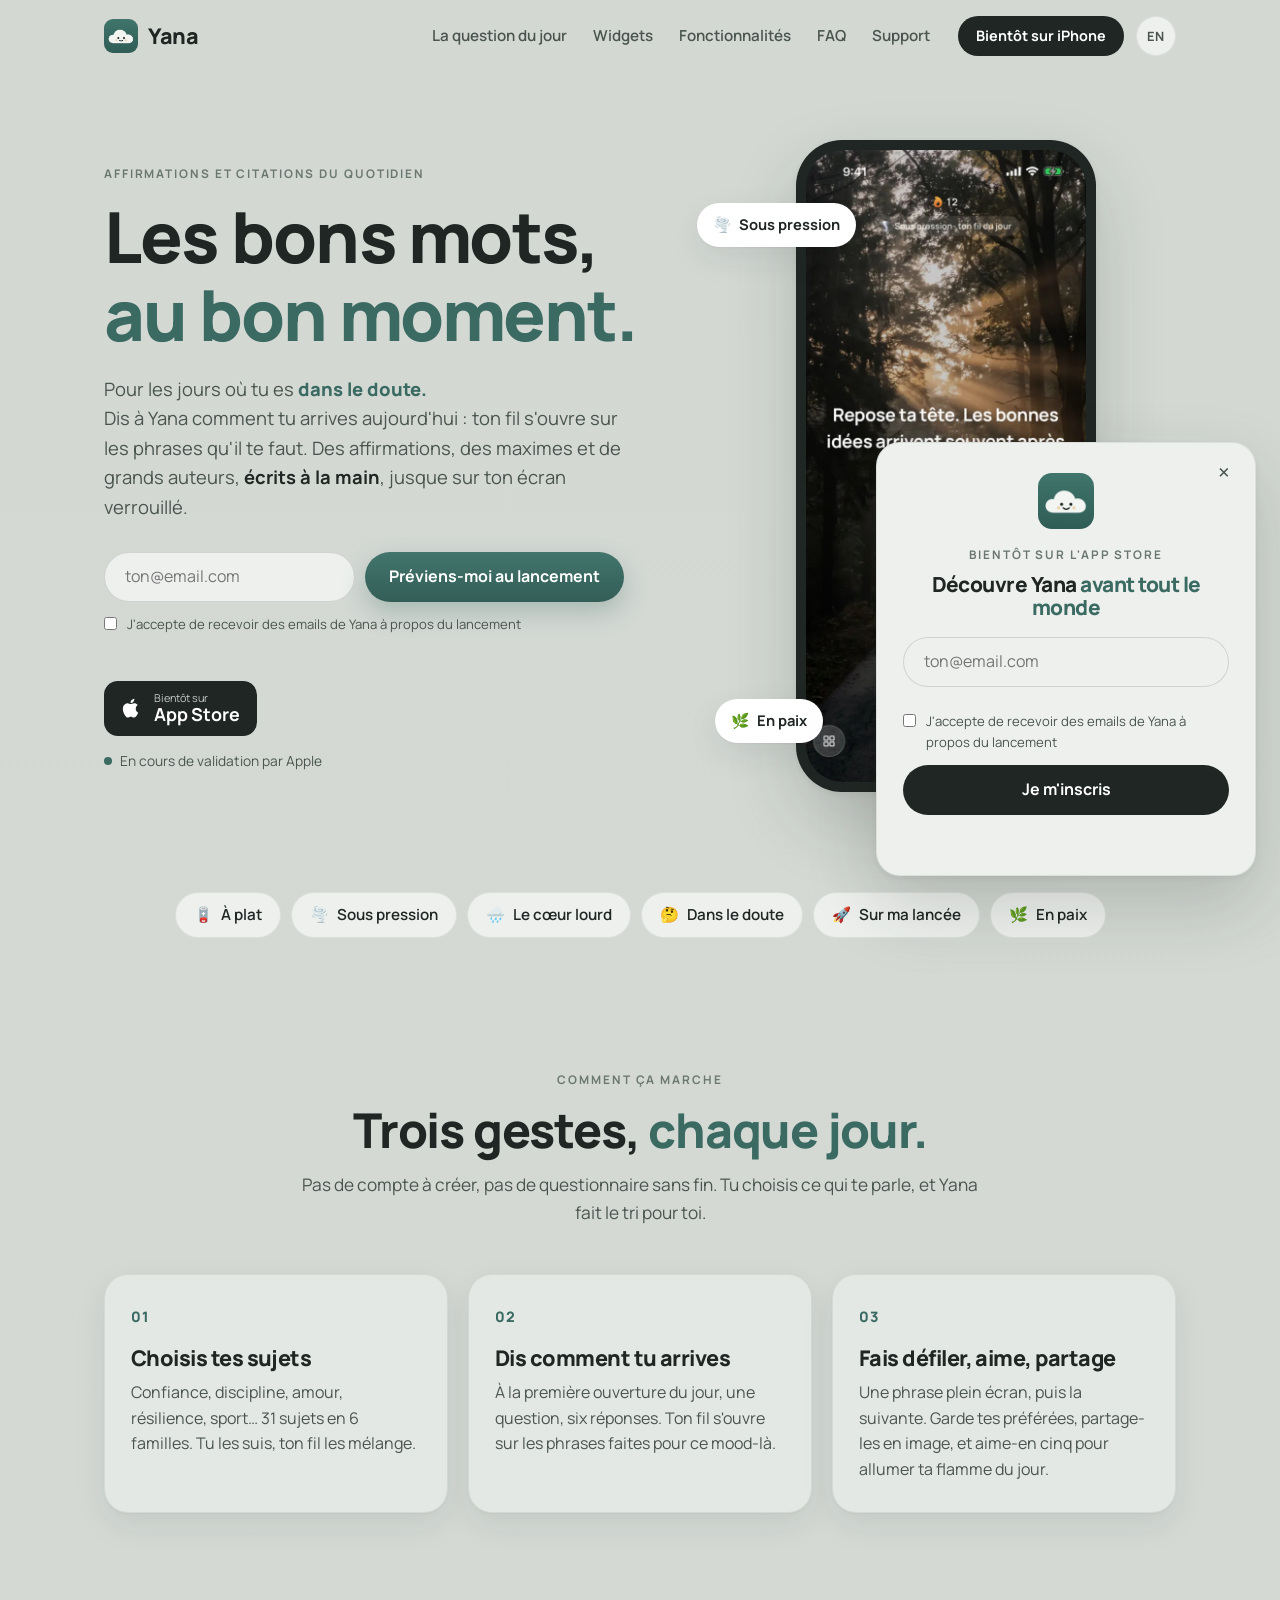
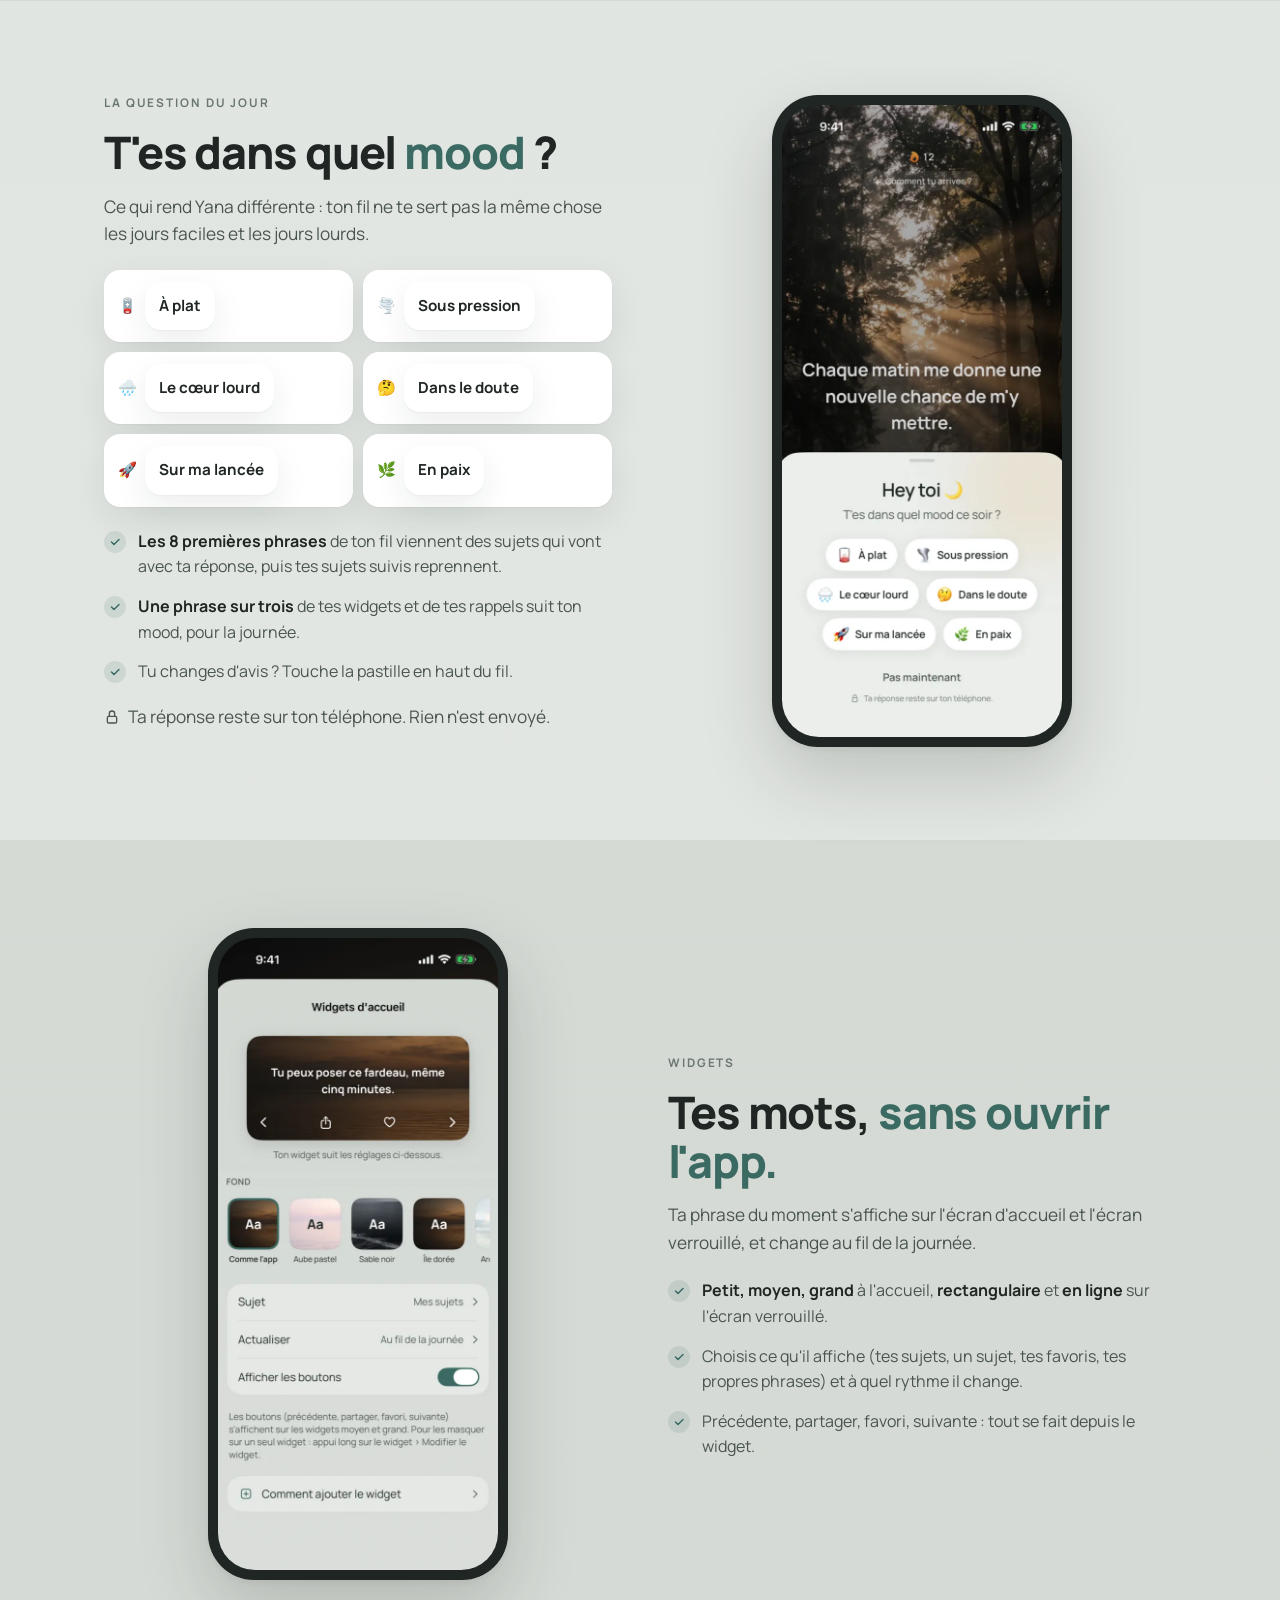
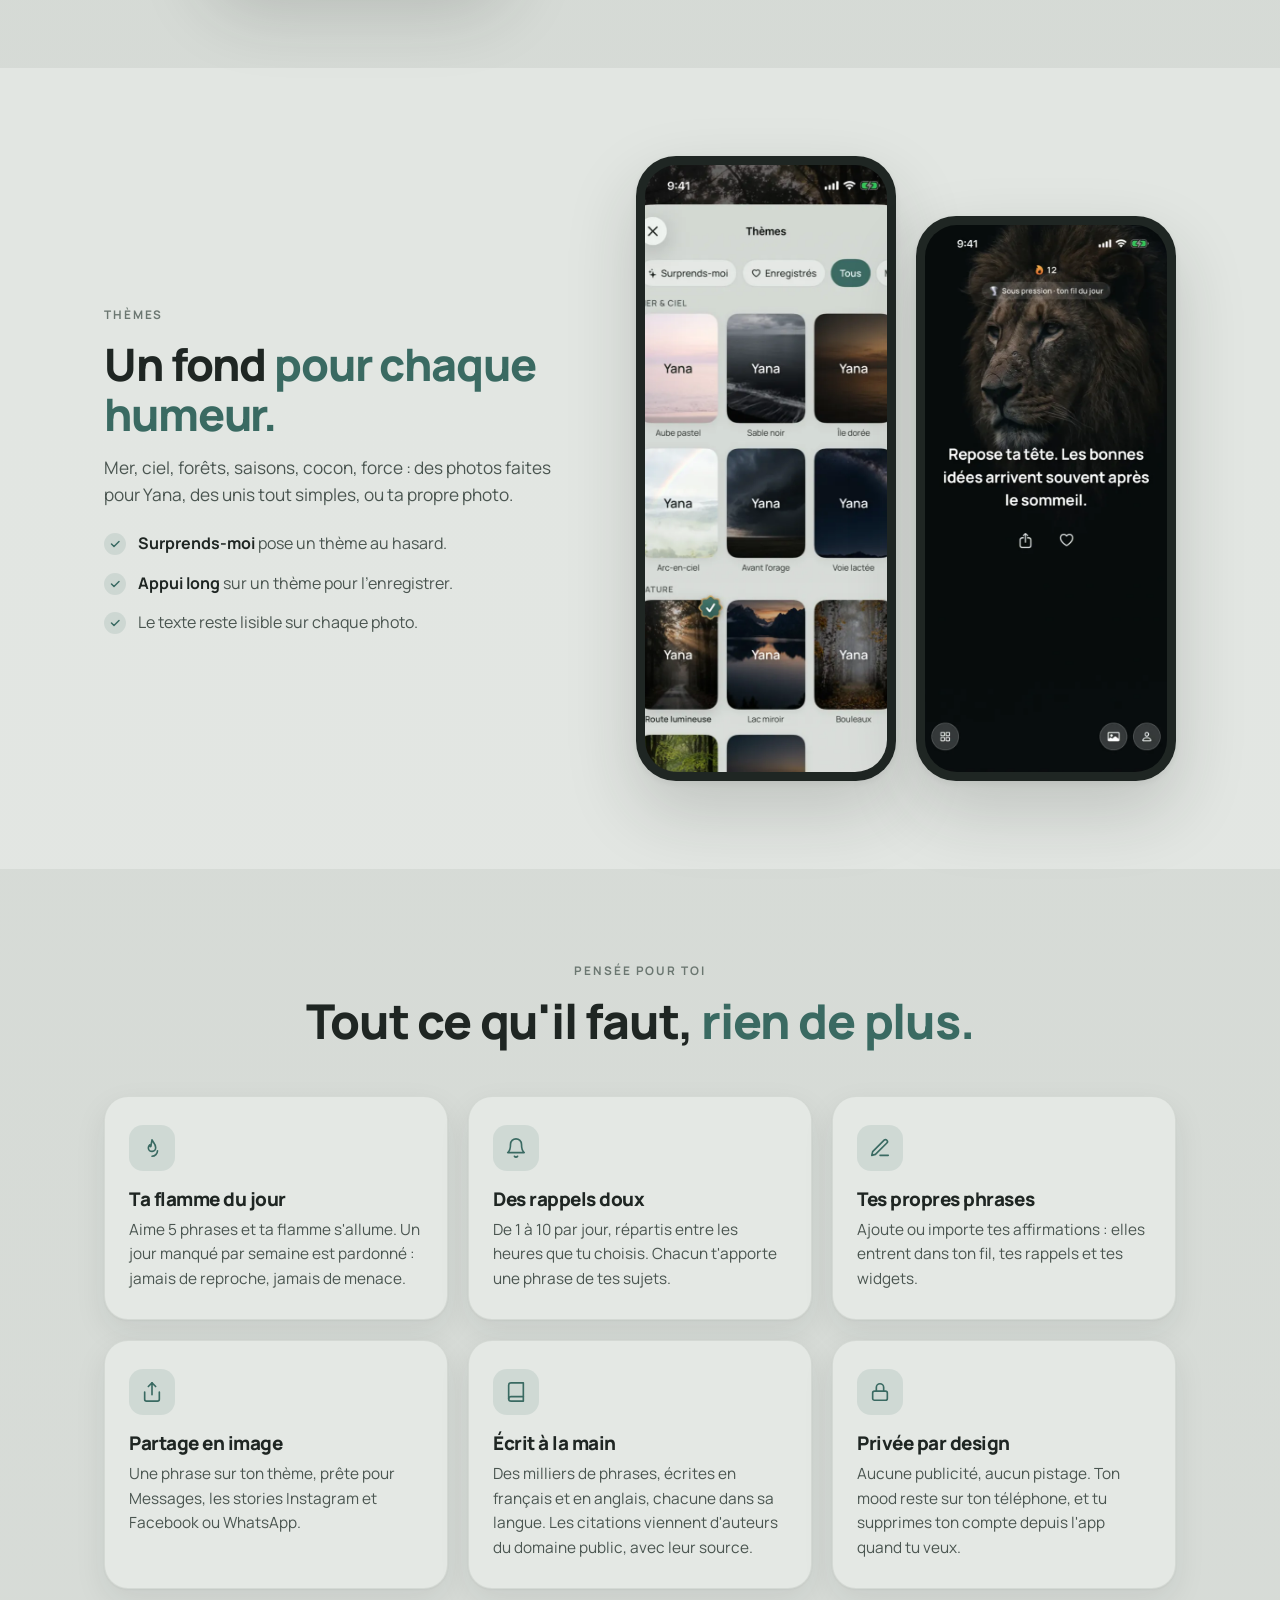
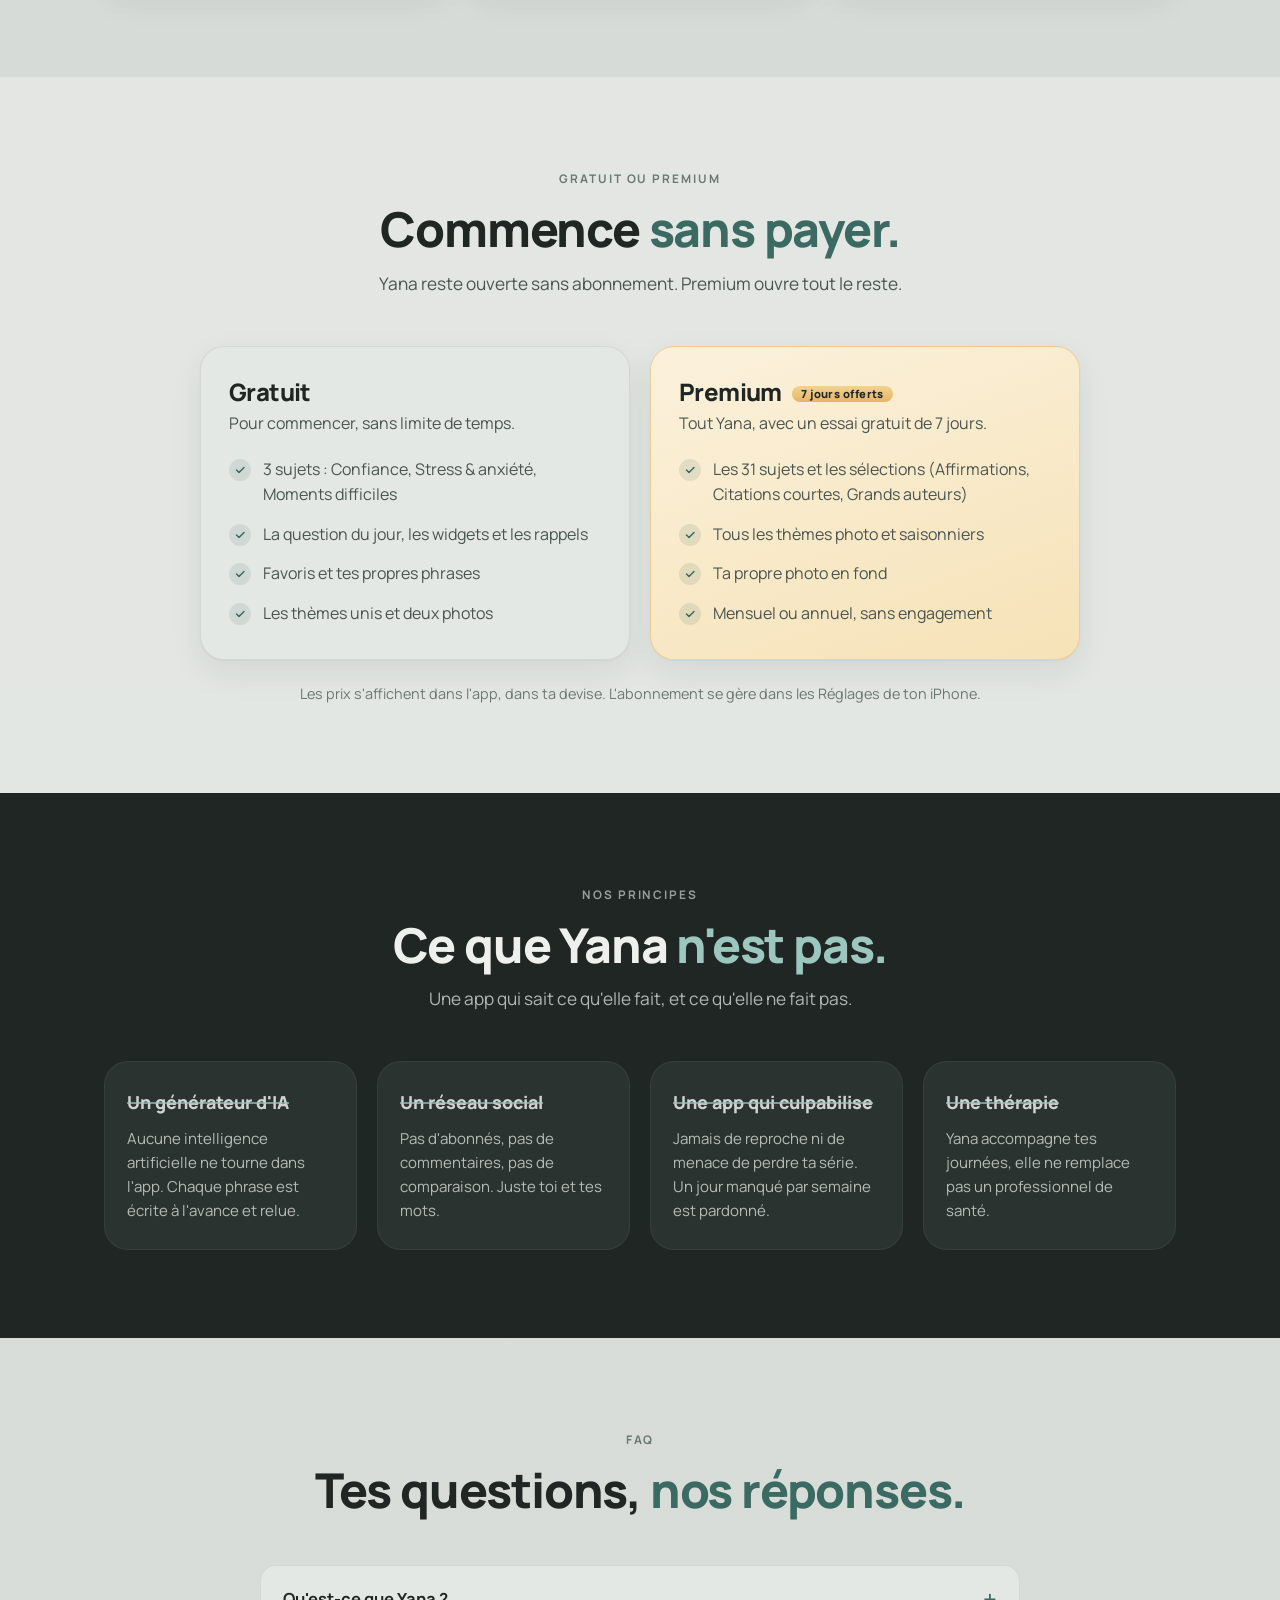
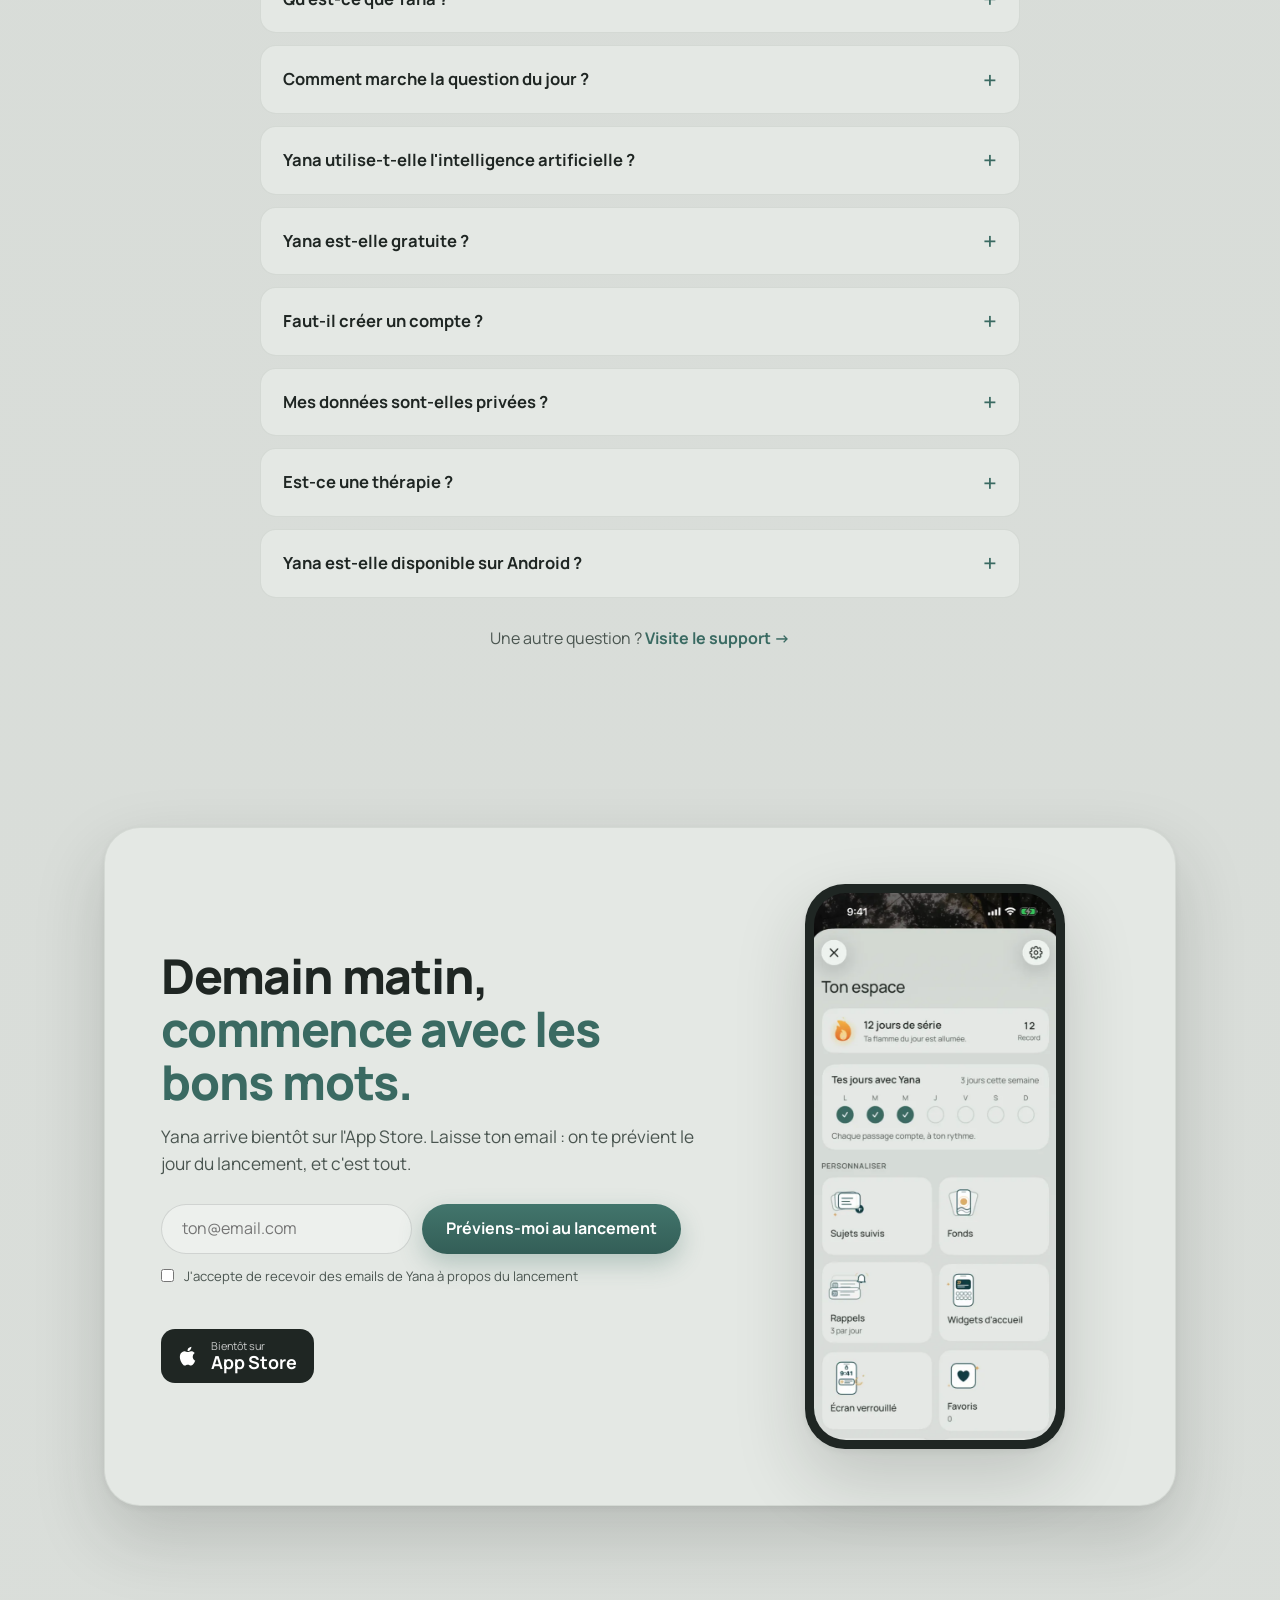
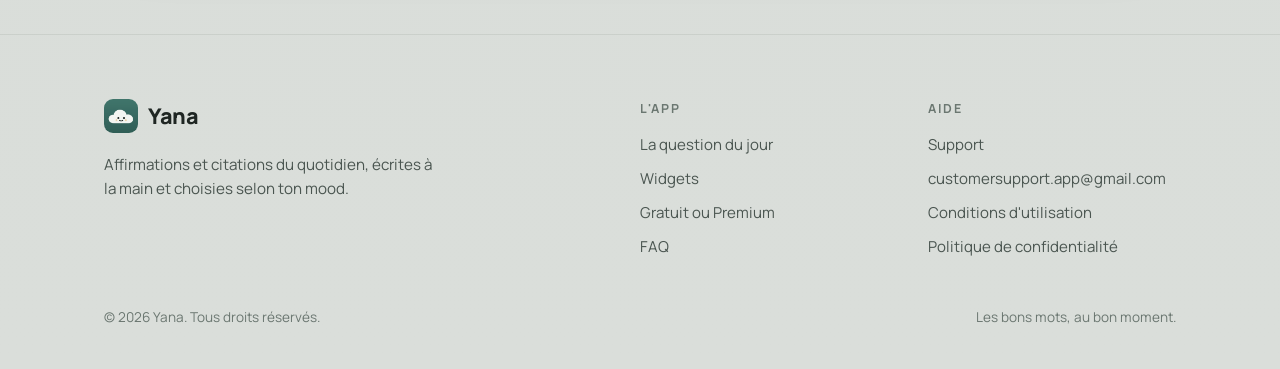
==== commit 274d8d75: "fix: French rotating word on load, mood bubble off the quote Co-Authored-By: Claude Opus 5.5 <norepl" ====
--- a/fr/index.html
+++ b/fr/index.html
@@ -63,7 +63,7 @@
           <span>Pour les jours où tu es</span>
           <span class="rotator" id="rotator"
                 data-words-en="under pressure.|doubting yourself.|heavy-hearted.|on a roll.|at peace."
-                data-words-fr="sous pression.|dans le doute.|le cœur lourd.|sur ta lancée.|en paix.">under pressure.</span>
+                data-words-fr="sous pression.|dans le doute.|le cœur lourd.|sur ta lancée.|en paix.">sous pression.</span>
           <br>
           <span>Dis à Yana comment tu arrives aujourd'hui : ton fil s'ouvre sur les phrases qu'il te faut. Des affirmations, des maximes et de grands auteurs, <strong>écrits à la main</strong>, jusque sur ton écran verrouillé.</span>
         </p>
--- a/styles.css
+++ b/styles.css
@@ -151,7 +151,7 @@
   font-weight: 700; font-size: 0.92rem; white-space: nowrap; animation: float-y 6s ease-in-out infinite;
 }
 .mood-float.m1 { top: 12%; left: -4%; }
-.mood-float.m2 { top: 46%; right: -6%; animation-delay: -2s; }
+.mood-float.m2 { top: 68%; right: -6%; animation-delay: -2s; }
 .mood-float.m3 { bottom: 10%; left: 0; animation-delay: -4s; }
 @keyframes float-y { 0%, 100% { transform: translateY(0); } 50% { transform: translateY(-10px); } }
 
